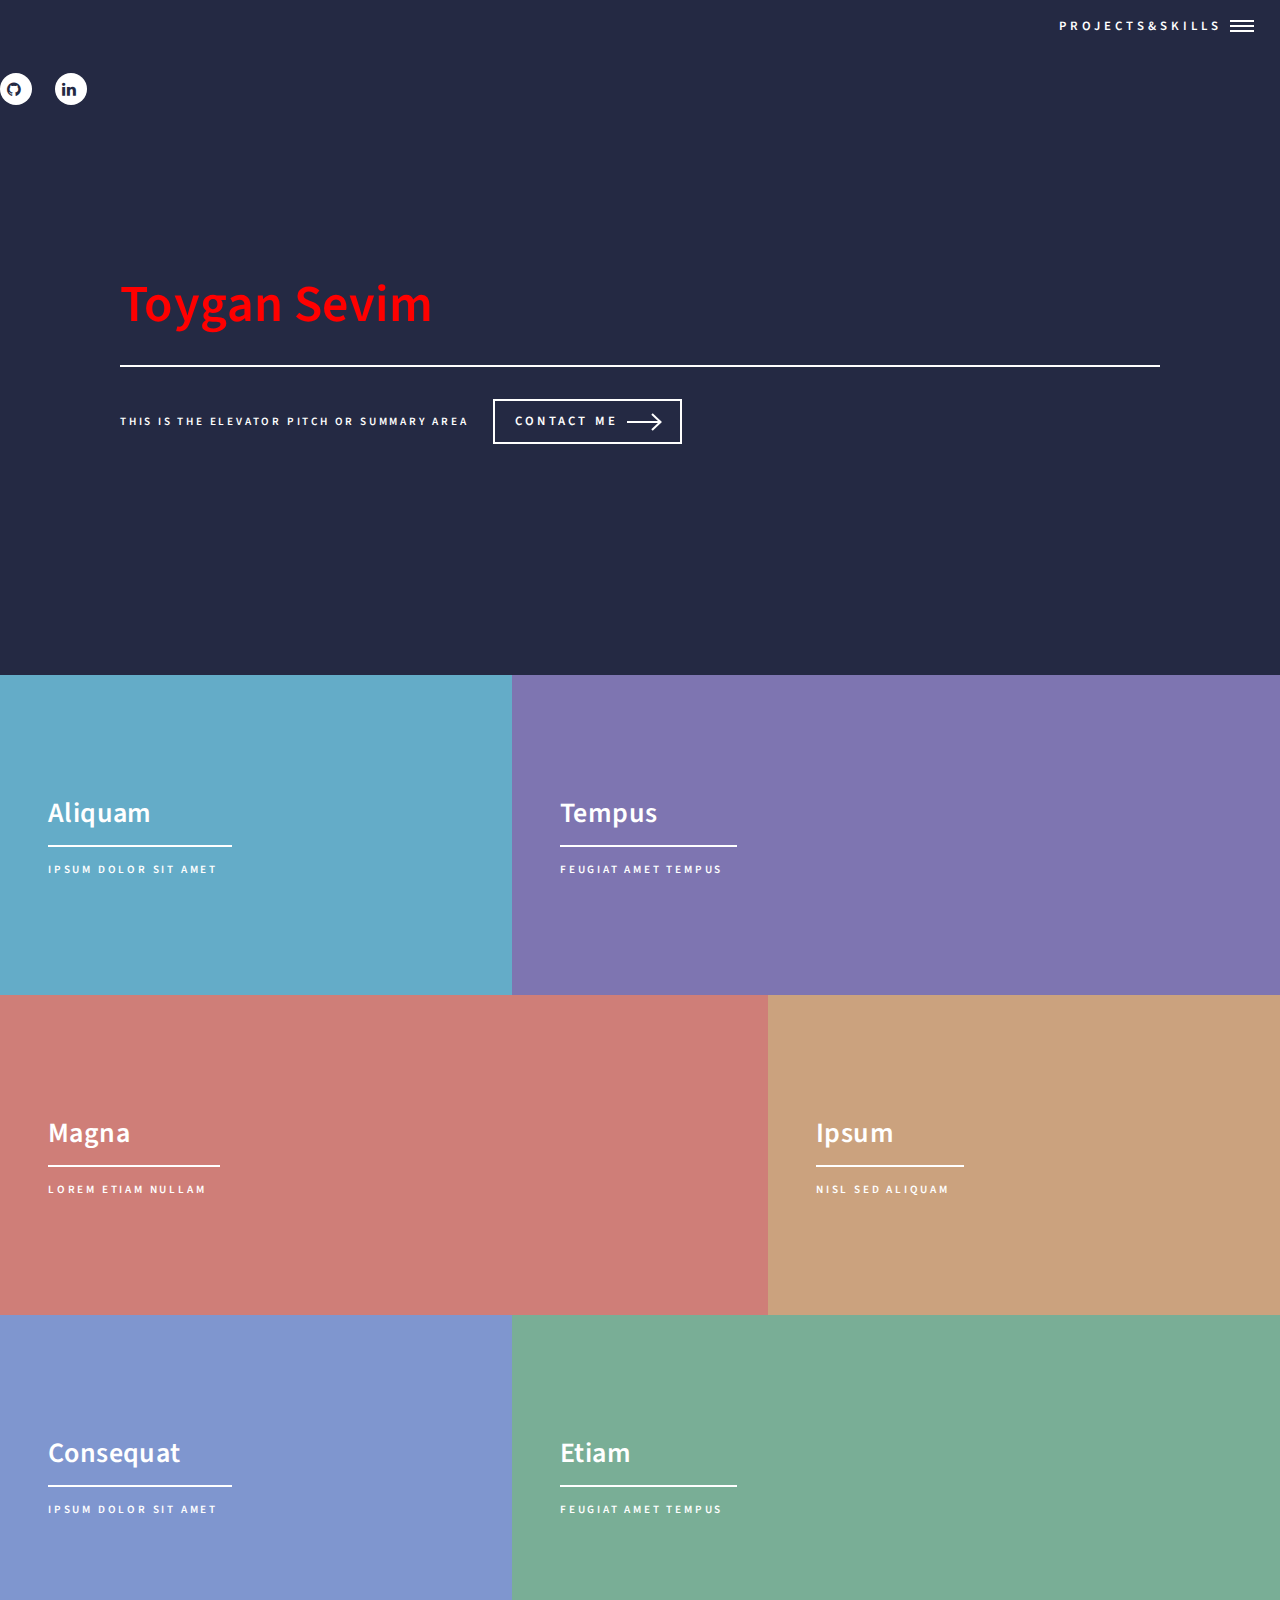
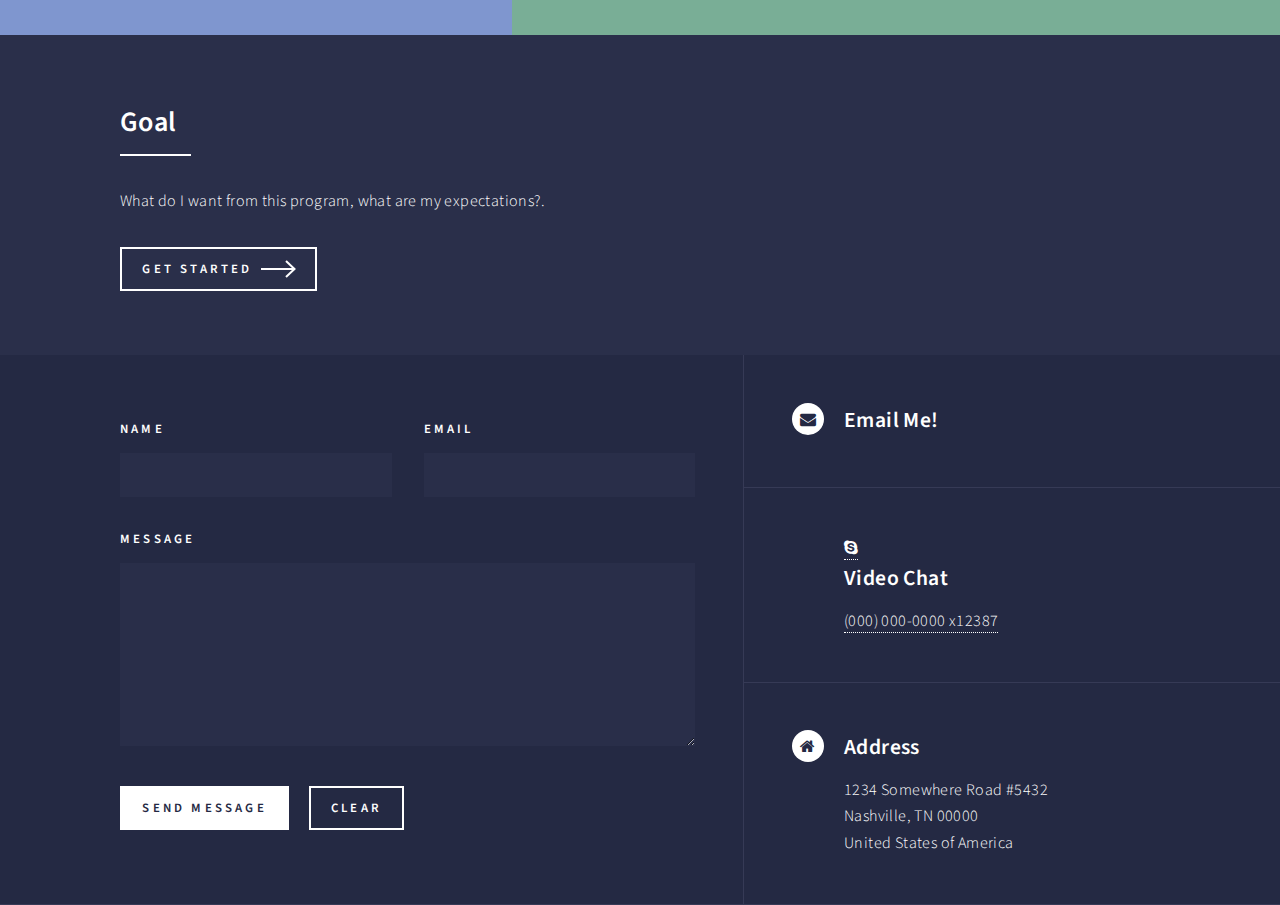
==== index.html @ 66a11920 "Started the home page of the portfolio" ====
<!DOCTYPE HTML>
<!--
Toygan Sevim
index.html

This is a small portfolio page.
I will be displaying my personal work and accomplishments along with school work
Portfolio Page

-->
<html>
<head>
    <title>Toygan Sevim</title>
    <meta charset="utf-8"/>
    <meta name="viewport" content="width=device-width, initial-scale=1, user-scalable=no"/>
    <!--[if lte IE 8]>
    <script src="assets/js/ie/html5shiv.js"></script><![endif]-->
    <link rel="stylesheet" href="assets/css/main.css"/>
    <!--[if lte IE 9]>
    <link rel="stylesheet" href="assets/css/ie9.css"/><![endif]-->
    <!--[if lte IE 8]>
    <link rel="stylesheet" href="assets/css/ie8.css"/><![endif]-->
</head>
<body>

<!-- Wrapper -->
<div id="wrapper">

    <!-- Header -->
    <header id="header" class="alt">
        <div class="inner">
            <ul class="icons">
                <!--<li><a href="#" class="icon alt fa-twitter"><span class="label">Twitter</span></a></li>-->
                <!--<li><a href="#" class="icon alt fa-facebook"><span class="label">Facebook</span></a></li>-->
                <!--<li><a href="#" class="icon alt fa-instagram"><span class="label">Instagram</span></a></li>-->
                <li><a href="https://github.com/toygansevim" target="_blank" class="icon alt fa-github">
                    <span class="label">GitHub</span></a></li>
                <li><a href="https://www.linkedin.com/in/toygansevim/" target="_blank"
                       class="icon alt fa-linkedin"><span class="label">LinkedIn</span></a></li>
            </ul>
        </div>

        <nav>
            <a href="#menu">Projects&Skills</a>
        </nav>
    </header>

    <!-- Menu -->
    <nav id="menu">
        <ul class="links">
            <li><a href="index.html">Home</a></li>
            <li><a href="landing.html">Trivia Quack</a></li>
            <li><a href="generic.html">iGrad</a></li>
            <li><a href="elements.html">Skills</a></li>
        </ul>
        <ul class="actions vertical">
            <li><a href="#" class="button special fit">Get Started</a></li>
            <li><a href="#" class="button fit">Log In</a></li>
        </ul>
    </nav>

    <!-- Banner -->
    <section id="banner" class="major">
        <div class="inner">
            <header class="major">
                <h1 class="name">Toygan Sevim</h1>
            </header>
            <div class="content">
                <p>this is the elevator pitch or summary area</p>
                <ul class="actions">
                    <li><a href="#contact" class="button next scrolly">Contact me</a></li>
                </ul>
            </div>
        </div>
    </section>

    <!-- Main -->
    <div id="main">

        <!-- One -->
        <section id="one" class="tiles">
            <article>
									<span class="image">
										<img src="images/pic01.jpg" alt=""/>
									</span>
                <header class="major">
                    <h3><a href="landing.html" class="link">Aliquam</a></h3>
                    <p>Ipsum dolor sit amet</p>
                </header>
            </article>
            <article>
									<span class="image">
										<img src="images/pic02.jpg" alt=""/>
									</span>
                <header class="major">
                    <h3><a href="landing.html" class="link">Tempus</a></h3>
                    <p>feugiat amet tempus</p>
                </header>
            </article>
            <article>
									<span class="image">
										<img src="images/pic03.jpg" alt=""/>
									</span>
                <header class="major">
                    <h3><a href="landing.html" class="link">Magna</a></h3>
                    <p>Lorem etiam nullam</p>
                </header>
            </article>
            <article>
									<span class="image">
										<img src="images/pic04.jpg" alt=""/>
									</span>
                <header class="major">
                    <h3><a href="landing.html" class="link">Ipsum</a></h3>
                    <p>Nisl sed aliquam</p>
                </header>
            </article>
            <article>
									<span class="image">
										<img src="images/pic05.jpg" alt=""/>
									</span>
                <header class="major">
                    <h3><a href="landing.html" class="link">Consequat</a></h3>
                    <p>Ipsum dolor sit amet</p>
                </header>
            </article>
            <article>
									<span class="image">
										<img src="images/pic06.jpg" alt=""/>
									</span>
                <header class="major">
                    <h3><a href="landing.html" class="link">Etiam</a></h3>
                    <p>Feugiat amet tempus</p>
                </header>
            </article>
        </section>

        <!-- Two -->
        <section id="two">
            <div class="inner">
                <header class="major">
                    <h2>Goal</h2>
                </header>
                <p>What do I want from this program, what are my expectations?.</p>
                <ul class="actions">
                    <li><a href="landing.html" class="button next">Get Started</a></li>
                </ul>
            </div>
        </section>

    </div>

    <!-- Contact -->
    <section id="contact">
        <div class="inner">

            <!--Contact Message form-->
            <section>
                <form method="post" action="#">
                    <div class="field half first">
                        <label for="name">Name</label>
                        <input type="text" name="name" id="name"/>
                    </div>
                    <div class="field half">
                        <label for="email">Email</label>
                        <input type="text" name="email" id="email"/>
                    </div>
                    <div class="field">
                        <label for="message">Message</label>
                        <textarea name="message" id="message" rows="6"></textarea>
                    </div>
                    <ul class="actions">
                        <li><input type="submit" value="Send Message" class="special"/></li>
                        <li><input type="reset" value="Clear"/></li>
                    </ul>
                </form>
            </section>
            <section class="split">
                <section>
                    <div class="contact-method">
                        <a href="mailto:tsevim@mail.greenriver.edu?subject=Hello%20Toygan!">
                            <span class="icon alt fa-envelope"></span>
                            <h3>Email Me!</h3>
                        </a>
                    </div>
                </section>
                <section>
                    <div class="contact-method">
                        <a href="skype:toygansevim?call">
                            <span class="fa fa-skype"></span>
                            <h3>Video Chat</h3>
                            <span>(000) 000-0000 x12387</span>
                        </a>
                    </div>
                </section>
                <section>
                    <div class="contact-method">
                        <span class="icon alt fa-home"></span>
                        <h3>Address</h3>
                        <span>1234 Somewhere Road #5432<br/>
										Nashville, TN 00000<br/>
										United States of America</span>
                    </div>
                </section>
            </section>
        </div>
    </section>

</div>

<!-- Scripts -->
<script src="assets/js/jquery.min.js"></script>
<script src="assets/js/jquery.scrolly.min.js"></script>
<script src="assets/js/jquery.scrollex.min.js"></script>
<script src="assets/js/skel.min.js"></script>
<script src="assets/js/util.js"></script>
<!--[if lte IE 8]>
<script src="assets/js/ie/respond.min.js"></script><![endif]-->
<script src="assets/js/main.js"></script>

</body>
</html>
---- assets/css/main.css ----
@import url(font-awesome.min.css);
@import url("https://fonts.googleapis.com/css?family=Source+Sans+Pro:300,300italic,600,600italic");

/*
	Forty by HTML5 UP
	html5up.net | @ajlkn
	Free for personal and commercial use under the CCA 3.0 license (html5up.net/license)
*/

/* Reset */

	html, body, div, span, applet, object, iframe, h1, h2, h3, h4, h5, h6, p, blockquote, pre, a, abbr, acronym, address, big, cite, code, del, dfn, em, img, ins, kbd, q, s, samp, small, strike, strong, sub, sup, tt, var, b, u, i, center, dl, dt, dd, ol, ul, li, fieldset, form, label, legend, table, caption, tbody, tfoot, thead, tr, th, td, article, aside, canvas, details, embed, figure, figcaption, footer, header, hgroup, menu, nav, output, ruby, section, summary, time, mark, audio, video {
		margin: 0;
		padding: 0;
		border: 0;
		font-size: 100%;
		font: inherit;
		vertical-align: baseline;
	}

	article, aside, details, figcaption, figure, footer, header, hgroup, menu, nav, section {
		display: block;
	}

	body {
		line-height: 1;
	}

	ol, ul {
		list-style: none;
	}

	blockquote, q {
		quotes: none;
	}

	blockquote:before, blockquote:after, q:before, q:after {
		content: '';
		content: none;
	}

	table {
		border-collapse: collapse;
		border-spacing: 0;
	}

	body {
		-webkit-text-size-adjust: none;
	}

/* Box Model */

	*, *:before, *:after {
		-moz-box-sizing: border-box;
		-webkit-box-sizing: border-box;
		box-sizing: border-box;
	}

/* Grid */

	.row {
		border-bottom: solid 1px transparent;
		-moz-box-sizing: border-box;
		-webkit-box-sizing: border-box;
		box-sizing: border-box;
	}

	.row > * {
		float: left;
		-moz-box-sizing: border-box;
		-webkit-box-sizing: border-box;
		box-sizing: border-box;
	}

	.row:after, .row:before {
		content: '';
		display: block;
		clear: both;
		height: 0;
	}

	.row.uniform > * > :first-child {
		margin-top: 0;
	}

	.row.uniform > * > :last-child {
		margin-bottom: 0;
	}

	.row.\30 \25 > * {
		padding: 0 0 0 0em;
	}

	.row.\30 \25 {
		margin: 0 0 -1px 0em;
	}

	.row.uniform.\30 \25 > * {
		padding: 0em 0 0 0em;
	}

	.row.uniform.\30 \25 {
		margin: 0em 0 -1px 0em;
	}

	.row > * {
		padding: 0 0 0 2em;
	}

	.row {
		margin: 0 0 -1px -2em;
	}

	.row.uniform > * {
		padding: 2em 0 0 2em;
	}

	.row.uniform {
		margin: -2em 0 -1px -2em;
	}

	.row.\32 00\25 > * {
		padding: 0 0 0 4em;
	}

	.row.\32 00\25 {
		margin: 0 0 -1px -4em;
	}

	.row.uniform.\32 00\25 > * {
		padding: 4em 0 0 4em;
	}

	.row.uniform.\32 00\25 {
		margin: -4em 0 -1px -4em;
	}

	.row.\31 50\25 > * {
		padding: 0 0 0 3em;
	}

	.row.\31 50\25 {
		margin: 0 0 -1px -3em;
	}

	.row.uniform.\31 50\25 > * {
		padding: 3em 0 0 3em;
	}

	.row.uniform.\31 50\25 {
		margin: -3em 0 -1px -3em;
	}

	.row.\35 0\25 > * {
		padding: 0 0 0 1em;
	}

	.row.\35 0\25 {
		margin: 0 0 -1px -1em;
	}

	.row.uniform.\35 0\25 > * {
		padding: 1em 0 0 1em;
	}

	.row.uniform.\35 0\25 {
		margin: -1em 0 -1px -1em;
	}

	.row.\32 5\25 > * {
		padding: 0 0 0 0.5em;
	}

	.row.\32 5\25 {
		margin: 0 0 -1px -0.5em;
	}

	.row.uniform.\32 5\25 > * {
		padding: 0.5em 0 0 0.5em;
	}

	.row.uniform.\32 5\25 {
		margin: -0.5em 0 -1px -0.5em;
	}

	.\31 2u, .\31 2u\24 {
		width: 100%;
		clear: none;
		margin-left: 0;
	}

	.\31 1u, .\31 1u\24 {
		width: 91.6666666667%;
		clear: none;
		margin-left: 0;
	}

	.\31 0u, .\31 0u\24 {
		width: 83.3333333333%;
		clear: none;
		margin-left: 0;
	}

	.\39 u, .\39 u\24 {
		width: 75%;
		clear: none;
		margin-left: 0;
	}

	.\38 u, .\38 u\24 {
		width: 66.6666666667%;
		clear: none;
		margin-left: 0;
	}

	.\37 u, .\37 u\24 {
		width: 58.3333333333%;
		clear: none;
		margin-left: 0;
	}

	.\36 u, .\36 u\24 {
		width: 50%;
		clear: none;
		margin-left: 0;
	}

	.\35 u, .\35 u\24 {
		width: 41.6666666667%;
		clear: none;
		margin-left: 0;
	}

	.\34 u, .\34 u\24 {
		width: 33.3333333333%;
		clear: none;
		margin-left: 0;
	}

	.\33 u, .\33 u\24 {
		width: 25%;
		clear: none;
		margin-left: 0;
	}

	.\32 u, .\32 u\24 {
		width: 16.6666666667%;
		clear: none;
		margin-left: 0;
	}

	.\31 u, .\31 u\24 {
		width: 8.3333333333%;
		clear: none;
		margin-left: 0;
	}

	.\31 2u\24 + *,
	.\31 1u\24 + *,
	.\31 0u\24 + *,
	.\39 u\24 + *,
	.\38 u\24 + *,
	.\37 u\24 + *,
	.\36 u\24 + *,
	.\35 u\24 + *,
	.\34 u\24 + *,
	.\33 u\24 + *,
	.\32 u\24 + *,
	.\31 u\24 + * {
		clear: left;
	}

	.\-11u {
		margin-left: 91.66667%;
	}

	.\-10u {
		margin-left: 83.33333%;
	}

	.\-9u {
		margin-left: 75%;
	}

	.\-8u {
		margin-left: 66.66667%;
	}

	.\-7u {
		margin-left: 58.33333%;
	}

	.\-6u {
		margin-left: 50%;
	}

	.\-5u {
		margin-left: 41.66667%;
	}

	.\-4u {
		margin-left: 33.33333%;
	}

	.\-3u {
		margin-left: 25%;
	}

	.\-2u {
		margin-left: 16.66667%;
	}

	.\-1u {
		margin-left: 8.33333%;
	}

	@media screen and (max-width: 1680px) {

		.row > * {
			padding: 0 0 0 2em;
		}

		.row {
			margin: 0 0 -1px -2em;
		}

		.row.uniform > * {
			padding: 2em 0 0 2em;
		}

		.row.uniform {
			margin: -2em 0 -1px -2em;
		}

		.row.\32 00\25 > * {
			padding: 0 0 0 4em;
		}

		.row.\32 00\25 {
			margin: 0 0 -1px -4em;
		}

		.row.uniform.\32 00\25 > * {
			padding: 4em 0 0 4em;
		}

		.row.uniform.\32 00\25 {
			margin: -4em 0 -1px -4em;
		}

		.row.\31 50\25 > * {
			padding: 0 0 0 3em;
		}

		.row.\31 50\25 {
			margin: 0 0 -1px -3em;
		}

		.row.uniform.\31 50\25 > * {
			padding: 3em 0 0 3em;
		}

		.row.uniform.\31 50\25 {
			margin: -3em 0 -1px -3em;
		}

		.row.\35 0\25 > * {
			padding: 0 0 0 1em;
		}

		.row.\35 0\25 {
			margin: 0 0 -1px -1em;
		}

		.row.uniform.\35 0\25 > * {
			padding: 1em 0 0 1em;
		}

		.row.uniform.\35 0\25 {
			margin: -1em 0 -1px -1em;
		}

		.row.\32 5\25 > * {
			padding: 0 0 0 0.5em;
		}

		.row.\32 5\25 {
			margin: 0 0 -1px -0.5em;
		}

		.row.uniform.\32 5\25 > * {
			padding: 0.5em 0 0 0.5em;
		}

		.row.uniform.\32 5\25 {
			margin: -0.5em 0 -1px -0.5em;
		}

		.\31 2u\28xlarge\29, .\31 2u\24\28xlarge\29 {
			width: 100%;
			clear: none;
			margin-left: 0;
		}

		.\31 1u\28xlarge\29, .\31 1u\24\28xlarge\29 {
			width: 91.6666666667%;
			clear: none;
			margin-left: 0;
		}

		.\31 0u\28xlarge\29, .\31 0u\24\28xlarge\29 {
			width: 83.3333333333%;
			clear: none;
			margin-left: 0;
		}

		.\39 u\28xlarge\29, .\39 u\24\28xlarge\29 {
			width: 75%;
			clear: none;
			margin-left: 0;
		}

		.\38 u\28xlarge\29, .\38 u\24\28xlarge\29 {
			width: 66.6666666667%;
			clear: none;
			margin-left: 0;
		}

		.\37 u\28xlarge\29, .\37 u\24\28xlarge\29 {
			width: 58.3333333333%;
			clear: none;
			margin-left: 0;
		}

		.\36 u\28xlarge\29, .\36 u\24\28xlarge\29 {
			width: 50%;
			clear: none;
			margin-left: 0;
		}

		.\35 u\28xlarge\29, .\35 u\24\28xlarge\29 {
			width: 41.6666666667%;
			clear: none;
			margin-left: 0;
		}

		.\34 u\28xlarge\29, .\34 u\24\28xlarge\29 {
			width: 33.3333333333%;
			clear: none;
			margin-left: 0;
		}

		.\33 u\28xlarge\29, .\33 u\24\28xlarge\29 {
			width: 25%;
			clear: none;
			margin-left: 0;
		}

		.\32 u\28xlarge\29, .\32 u\24\28xlarge\29 {
			width: 16.6666666667%;
			clear: none;
			margin-left: 0;
		}

		.\31 u\28xlarge\29, .\31 u\24\28xlarge\29 {
			width: 8.3333333333%;
			clear: none;
			margin-left: 0;
		}

		.\31 2u\24\28xlarge\29 + *,
		.\31 1u\24\28xlarge\29 + *,
		.\31 0u\24\28xlarge\29 + *,
		.\39 u\24\28xlarge\29 + *,
		.\38 u\24\28xlarge\29 + *,
		.\37 u\24\28xlarge\29 + *,
		.\36 u\24\28xlarge\29 + *,
		.\35 u\24\28xlarge\29 + *,
		.\34 u\24\28xlarge\29 + *,
		.\33 u\24\28xlarge\29 + *,
		.\32 u\24\28xlarge\29 + *,
		.\31 u\24\28xlarge\29 + * {
			clear: left;
		}

		.\-11u\28xlarge\29 {
			margin-left: 91.66667%;
		}

		.\-10u\28xlarge\29 {
			margin-left: 83.33333%;
		}

		.\-9u\28xlarge\29 {
			margin-left: 75%;
		}

		.\-8u\28xlarge\29 {
			margin-left: 66.66667%;
		}

		.\-7u\28xlarge\29 {
			margin-left: 58.33333%;
		}

		.\-6u\28xlarge\29 {
			margin-left: 50%;
		}

		.\-5u\28xlarge\29 {
			margin-left: 41.66667%;
		}

		.\-4u\28xlarge\29 {
			margin-left: 33.33333%;
		}

		.\-3u\28xlarge\29 {
			margin-left: 25%;
		}

		.\-2u\28xlarge\29 {
			margin-left: 16.66667%;
		}

		.\-1u\28xlarge\29 {
			margin-left: 8.33333%;
		}

	}

	@media screen and (max-width: 1280px) {

		.row > * {
			padding: 0 0 0 1.5em;
		}

		.row {
			margin: 0 0 -1px -1.5em;
		}

		.row.uniform > * {
			padding: 1.5em 0 0 1.5em;
		}

		.row.uniform {
			margin: -1.5em 0 -1px -1.5em;
		}

		.row.\32 00\25 > * {
			padding: 0 0 0 3em;
		}

		.row.\32 00\25 {
			margin: 0 0 -1px -3em;
		}

		.row.uniform.\32 00\25 > * {
			padding: 3em 0 0 3em;
		}

		.row.uniform.\32 00\25 {
			margin: -3em 0 -1px -3em;
		}

		.row.\31 50\25 > * {
			padding: 0 0 0 2.25em;
		}

		.row.\31 50\25 {
			margin: 0 0 -1px -2.25em;
		}

		.row.uniform.\31 50\25 > * {
			padding: 2.25em 0 0 2.25em;
		}

		.row.uniform.\31 50\25 {
			margin: -2.25em 0 -1px -2.25em;
		}

		.row.\35 0\25 > * {
			padding: 0 0 0 0.75em;
		}

		.row.\35 0\25 {
			margin: 0 0 -1px -0.75em;
		}

		.row.uniform.\35 0\25 > * {
			padding: 0.75em 0 0 0.75em;
		}

		.row.uniform.\35 0\25 {
			margin: -0.75em 0 -1px -0.75em;
		}

		.row.\32 5\25 > * {
			padding: 0 0 0 0.375em;
		}

		.row.\32 5\25 {
			margin: 0 0 -1px -0.375em;
		}

		.row.uniform.\32 5\25 > * {
			padding: 0.375em 0 0 0.375em;
		}

		.row.uniform.\32 5\25 {
			margin: -0.375em 0 -1px -0.375em;
		}

		.\31 2u\28large\29, .\31 2u\24\28large\29 {
			width: 100%;
			clear: none;
			margin-left: 0;
		}

		.\31 1u\28large\29, .\31 1u\24\28large\29 {
			width: 91.6666666667%;
			clear: none;
			margin-left: 0;
		}

		.\31 0u\28large\29, .\31 0u\24\28large\29 {
			width: 83.3333333333%;
			clear: none;
			margin-left: 0;
		}

		.\39 u\28large\29, .\39 u\24\28large\29 {
			width: 75%;
			clear: none;
			margin-left: 0;
		}

		.\38 u\28large\29, .\38 u\24\28large\29 {
			width: 66.6666666667%;
			clear: none;
			margin-left: 0;
		}

		.\37 u\28large\29, .\37 u\24\28large\29 {
			width: 58.3333333333%;
			clear: none;
			margin-left: 0;
		}

		.\36 u\28large\29, .\36 u\24\28large\29 {
			width: 50%;
			clear: none;
			margin-left: 0;
		}

		.\35 u\28large\29, .\35 u\24\28large\29 {
			width: 41.6666666667%;
			clear: none;
			margin-left: 0;
		}

		.\34 u\28large\29, .\34 u\24\28large\29 {
			width: 33.3333333333%;
			clear: none;
			margin-left: 0;
		}

		.\33 u\28large\29, .\33 u\24\28large\29 {
			width: 25%;
			clear: none;
			margin-left: 0;
		}

		.\32 u\28large\29, .\32 u\24\28large\29 {
			width: 16.6666666667%;
			clear: none;
			margin-left: 0;
		}

		.\31 u\28large\29, .\31 u\24\28large\29 {
			width: 8.3333333333%;
			clear: none;
			margin-left: 0;
		}

		.\31 2u\24\28large\29 + *,
		.\31 1u\24\28large\29 + *,
		.\31 0u\24\28large\29 + *,
		.\39 u\24\28large\29 + *,
		.\38 u\24\28large\29 + *,
		.\37 u\24\28large\29 + *,
		.\36 u\24\28large\29 + *,
		.\35 u\24\28large\29 + *,
		.\34 u\24\28large\29 + *,
		.\33 u\24\28large\29 + *,
		.\32 u\24\28large\29 + *,
		.\31 u\24\28large\29 + * {
			clear: left;
		}

		.\-11u\28large\29 {
			margin-left: 91.66667%;
		}

		.\-10u\28large\29 {
			margin-left: 83.33333%;
		}

		.\-9u\28large\29 {
			margin-left: 75%;
		}

		.\-8u\28large\29 {
			margin-left: 66.66667%;
		}

		.\-7u\28large\29 {
			margin-left: 58.33333%;
		}

		.\-6u\28large\29 {
			margin-left: 50%;
		}

		.\-5u\28large\29 {
			margin-left: 41.66667%;
		}

		.\-4u\28large\29 {
			margin-left: 33.33333%;
		}

		.\-3u\28large\29 {
			margin-left: 25%;
		}

		.\-2u\28large\29 {
			margin-left: 16.66667%;
		}

		.\-1u\28large\29 {
			margin-left: 8.33333%;
		}

	}

	@media screen and (max-width: 980px) {

		.row > * {
			padding: 0 0 0 1.5em;
		}

		.row {
			margin: 0 0 -1px -1.5em;
		}

		.row.uniform > * {
			padding: 1.5em 0 0 1.5em;
		}

		.row.uniform {
			margin: -1.5em 0 -1px -1.5em;
		}

		.row.\32 00\25 > * {
			padding: 0 0 0 3em;
		}

		.row.\32 00\25 {
			margin: 0 0 -1px -3em;
		}

		.row.uniform.\32 00\25 > * {
			padding: 3em 0 0 3em;
		}

		.row.uniform.\32 00\25 {
			margin: -3em 0 -1px -3em;
		}

		.row.\31 50\25 > * {
			padding: 0 0 0 2.25em;
		}

		.row.\31 50\25 {
			margin: 0 0 -1px -2.25em;
		}

		.row.uniform.\31 50\25 > * {
			padding: 2.25em 0 0 2.25em;
		}

		.row.uniform.\31 50\25 {
			margin: -2.25em 0 -1px -2.25em;
		}

		.row.\35 0\25 > * {
			padding: 0 0 0 0.75em;
		}

		.row.\35 0\25 {
			margin: 0 0 -1px -0.75em;
		}

		.row.uniform.\35 0\25 > * {
			padding: 0.75em 0 0 0.75em;
		}

		.row.uniform.\35 0\25 {
			margin: -0.75em 0 -1px -0.75em;
		}

		.row.\32 5\25 > * {
			padding: 0 0 0 0.375em;
		}

		.row.\32 5\25 {
			margin: 0 0 -1px -0.375em;
		}

		.row.uniform.\32 5\25 > * {
			padding: 0.375em 0 0 0.375em;
		}

		.row.uniform.\32 5\25 {
			margin: -0.375em 0 -1px -0.375em;
		}

		.\31 2u\28medium\29, .\31 2u\24\28medium\29 {
			width: 100%;
			clear: none;
			margin-left: 0;
		}

		.\31 1u\28medium\29, .\31 1u\24\28medium\29 {
			width: 91.6666666667%;
			clear: none;
			margin-left: 0;
		}

		.\31 0u\28medium\29, .\31 0u\24\28medium\29 {
			width: 83.3333333333%;
			clear: none;
			margin-left: 0;
		}

		.\39 u\28medium\29, .\39 u\24\28medium\29 {
			width: 75%;
			clear: none;
			margin-left: 0;
		}

		.\38 u\28medium\29, .\38 u\24\28medium\29 {
			width: 66.6666666667%;
			clear: none;
			margin-left: 0;
		}

		.\37 u\28medium\29, .\37 u\24\28medium\29 {
			width: 58.3333333333%;
			clear: none;
			margin-left: 0;
		}

		.\36 u\28medium\29, .\36 u\24\28medium\29 {
			width: 50%;
			clear: none;
			margin-left: 0;
		}

		.\35 u\28medium\29, .\35 u\24\28medium\29 {
			width: 41.6666666667%;
			clear: none;
			margin-left: 0;
		}

		.\34 u\28medium\29, .\34 u\24\28medium\29 {
			width: 33.3333333333%;
			clear: none;
			margin-left: 0;
		}

		.\33 u\28medium\29, .\33 u\24\28medium\29 {
			width: 25%;
			clear: none;
			margin-left: 0;
		}

		.\32 u\28medium\29, .\32 u\24\28medium\29 {
			width: 16.6666666667%;
			clear: none;
			margin-left: 0;
		}

		.\31 u\28medium\29, .\31 u\24\28medium\29 {
			width: 8.3333333333%;
			clear: none;
			margin-left: 0;
		}

		.\31 2u\24\28medium\29 + *,
		.\31 1u\24\28medium\29 + *,
		.\31 0u\24\28medium\29 + *,
		.\39 u\24\28medium\29 + *,
		.\38 u\24\28medium\29 + *,
		.\37 u\24\28medium\29 + *,
		.\36 u\24\28medium\29 + *,
		.\35 u\24\28medium\29 + *,
		.\34 u\24\28medium\29 + *,
		.\33 u\24\28medium\29 + *,
		.\32 u\24\28medium\29 + *,
		.\31 u\24\28medium\29 + * {
			clear: left;
		}

		.\-11u\28medium\29 {
			margin-left: 91.66667%;
		}

		.\-10u\28medium\29 {
			margin-left: 83.33333%;
		}

		.\-9u\28medium\29 {
			margin-left: 75%;
		}

		.\-8u\28medium\29 {
			margin-left: 66.66667%;
		}

		.\-7u\28medium\29 {
			margin-left: 58.33333%;
		}

		.\-6u\28medium\29 {
			margin-left: 50%;
		}

		.\-5u\28medium\29 {
			margin-left: 41.66667%;
		}

		.\-4u\28medium\29 {
			margin-left: 33.33333%;
		}

		.\-3u\28medium\29 {
			margin-left: 25%;
		}

		.\-2u\28medium\29 {
			margin-left: 16.66667%;
		}

		.\-1u\28medium\29 {
			margin-left: 8.33333%;
		}

	}

	@media screen and (max-width: 736px) {

		.row > * {
			padding: 0 0 0 1.25em;
		}

		.row {
			margin: 0 0 -1px -1.25em;
		}

		.row.uniform > * {
			padding: 1.25em 0 0 1.25em;
		}

		.row.uniform {
			margin: -1.25em 0 -1px -1.25em;
		}

		.row.\32 00\25 > * {
			padding: 0 0 0 2.5em;
		}

		.row.\32 00\25 {
			margin: 0 0 -1px -2.5em;
		}

		.row.uniform.\32 00\25 > * {
			padding: 2.5em 0 0 2.5em;
		}

		.row.uniform.\32 00\25 {
			margin: -2.5em 0 -1px -2.5em;
		}

		.row.\31 50\25 > * {
			padding: 0 0 0 1.875em;
		}

		.row.\31 50\25 {
			margin: 0 0 -1px -1.875em;
		}

		.row.uniform.\31 50\25 > * {
			padding: 1.875em 0 0 1.875em;
		}

		.row.uniform.\31 50\25 {
			margin: -1.875em 0 -1px -1.875em;
		}

		.row.\35 0\25 > * {
			padding: 0 0 0 0.625em;
		}

		.row.\35 0\25 {
			margin: 0 0 -1px -0.625em;
		}

		.row.uniform.\35 0\25 > * {
			padding: 0.625em 0 0 0.625em;
		}

		.row.uniform.\35 0\25 {
			margin: -0.625em 0 -1px -0.625em;
		}

		.row.\32 5\25 > * {
			padding: 0 0 0 0.3125em;
		}

		.row.\32 5\25 {
			margin: 0 0 -1px -0.3125em;
		}

		.row.uniform.\32 5\25 > * {
			padding: 0.3125em 0 0 0.3125em;
		}

		.row.uniform.\32 5\25 {
			margin: -0.3125em 0 -1px -0.3125em;
		}

		.\31 2u\28small\29, .\31 2u\24\28small\29 {
			width: 100%;
			clear: none;
			margin-left: 0;
		}

		.\31 1u\28small\29, .\31 1u\24\28small\29 {
			width: 91.6666666667%;
			clear: none;
			margin-left: 0;
		}

		.\31 0u\28small\29, .\31 0u\24\28small\29 {
			width: 83.3333333333%;
			clear: none;
			margin-left: 0;
		}

		.\39 u\28small\29, .\39 u\24\28small\29 {
			width: 75%;
			clear: none;
			margin-left: 0;
		}

		.\38 u\28small\29, .\38 u\24\28small\29 {
			width: 66.6666666667%;
			clear: none;
			margin-left: 0;
		}

		.\37 u\28small\29, .\37 u\24\28small\29 {
			width: 58.3333333333%;
			clear: none;
			margin-left: 0;
		}

		.\36 u\28small\29, .\36 u\24\28small\29 {
			width: 50%;
			clear: none;
			margin-left: 0;
		}

		.\35 u\28small\29, .\35 u\24\28small\29 {
			width: 41.6666666667%;
			clear: none;
			margin-left: 0;
		}

		.\34 u\28small\29, .\34 u\24\28small\29 {
			width: 33.3333333333%;
			clear: none;
			margin-left: 0;
		}

		.\33 u\28small\29, .\33 u\24\28small\29 {
			width: 25%;
			clear: none;
			margin-left: 0;
		}

		.\32 u\28small\29, .\32 u\24\28small\29 {
			width: 16.6666666667%;
			clear: none;
			margin-left: 0;
		}

		.\31 u\28small\29, .\31 u\24\28small\29 {
			width: 8.3333333333%;
			clear: none;
			margin-left: 0;
		}

		.\31 2u\24\28small\29 + *,
		.\31 1u\24\28small\29 + *,
		.\31 0u\24\28small\29 + *,
		.\39 u\24\28small\29 + *,
		.\38 u\24\28small\29 + *,
		.\37 u\24\28small\29 + *,
		.\36 u\24\28small\29 + *,
		.\35 u\24\28small\29 + *,
		.\34 u\24\28small\29 + *,
		.\33 u\24\28small\29 + *,
		.\32 u\24\28small\29 + *,
		.\31 u\24\28small\29 + * {
			clear: left;
		}

		.\-11u\28small\29 {
			margin-left: 91.66667%;
		}

		.\-10u\28small\29 {
			margin-left: 83.33333%;
		}

		.\-9u\28small\29 {
			margin-left: 75%;
		}

		.\-8u\28small\29 {
			margin-left: 66.66667%;
		}

		.\-7u\28small\29 {
			margin-left: 58.33333%;
		}

		.\-6u\28small\29 {
			margin-left: 50%;
		}

		.\-5u\28small\29 {
			margin-left: 41.66667%;
		}

		.\-4u\28small\29 {
			margin-left: 33.33333%;
		}

		.\-3u\28small\29 {
			margin-left: 25%;
		}

		.\-2u\28small\29 {
			margin-left: 16.66667%;
		}

		.\-1u\28small\29 {
			margin-left: 8.33333%;
		}

	}

	@media screen and (max-width: 480px) {

		.row > * {
			padding: 0 0 0 1.25em;
		}

		.row {
			margin: 0 0 -1px -1.25em;
		}

		.row.uniform > * {
			padding: 1.25em 0 0 1.25em;
		}

		.row.uniform {
			margin: -1.25em 0 -1px -1.25em;
		}

		.row.\32 00\25 > * {
			padding: 0 0 0 2.5em;
		}

		.row.\32 00\25 {
			margin: 0 0 -1px -2.5em;
		}

		.row.uniform.\32 00\25 > * {
			padding: 2.5em 0 0 2.5em;
		}

		.row.uniform.\32 00\25 {
			margin: -2.5em 0 -1px -2.5em;
		}

		.row.\31 50\25 > * {
			padding: 0 0 0 1.875em;
		}

		.row.\31 50\25 {
			margin: 0 0 -1px -1.875em;
		}

		.row.uniform.\31 50\25 > * {
			padding: 1.875em 0 0 1.875em;
		}

		.row.uniform.\31 50\25 {
			margin: -1.875em 0 -1px -1.875em;
		}

		.row.\35 0\25 > * {
			padding: 0 0 0 0.625em;
		}

		.row.\35 0\25 {
			margin: 0 0 -1px -0.625em;
		}

		.row.uniform.\35 0\25 > * {
			padding: 0.625em 0 0 0.625em;
		}

		.row.uniform.\35 0\25 {
			margin: -0.625em 0 -1px -0.625em;
		}

		.row.\32 5\25 > * {
			padding: 0 0 0 0.3125em;
		}

		.row.\32 5\25 {
			margin: 0 0 -1px -0.3125em;
		}

		.row.uniform.\32 5\25 > * {
			padding: 0.3125em 0 0 0.3125em;
		}

		.row.uniform.\32 5\25 {
			margin: -0.3125em 0 -1px -0.3125em;
		}

		.\31 2u\28xsmall\29, .\31 2u\24\28xsmall\29 {
			width: 100%;
			clear: none;
			margin-left: 0;
		}

		.\31 1u\28xsmall\29, .\31 1u\24\28xsmall\29 {
			width: 91.6666666667%;
			clear: none;
			margin-left: 0;
		}

		.\31 0u\28xsmall\29, .\31 0u\24\28xsmall\29 {
			width: 83.3333333333%;
			clear: none;
			margin-left: 0;
		}

		.\39 u\28xsmall\29, .\39 u\24\28xsmall\29 {
			width: 75%;
			clear: none;
			margin-left: 0;
		}

		.\38 u\28xsmall\29, .\38 u\24\28xsmall\29 {
			width: 66.6666666667%;
			clear: none;
			margin-left: 0;
		}

		.\37 u\28xsmall\29, .\37 u\24\28xsmall\29 {
			width: 58.3333333333%;
			clear: none;
			margin-left: 0;
		}

		.\36 u\28xsmall\29, .\36 u\24\28xsmall\29 {
			width: 50%;
			clear: none;
			margin-left: 0;
		}

		.\35 u\28xsmall\29, .\35 u\24\28xsmall\29 {
			width: 41.6666666667%;
			clear: none;
			margin-left: 0;
		}

		.\34 u\28xsmall\29, .\34 u\24\28xsmall\29 {
			width: 33.3333333333%;
			clear: none;
			margin-left: 0;
		}

		.\33 u\28xsmall\29, .\33 u\24\28xsmall\29 {
			width: 25%;
			clear: none;
			margin-left: 0;
		}

		.\32 u\28xsmall\29, .\32 u\24\28xsmall\29 {
			width: 16.6666666667%;
			clear: none;
			margin-left: 0;
		}

		.\31 u\28xsmall\29, .\31 u\24\28xsmall\29 {
			width: 8.3333333333%;
			clear: none;
			margin-left: 0;
		}

		.\31 2u\24\28xsmall\29 + *,
		.\31 1u\24\28xsmall\29 + *,
		.\31 0u\24\28xsmall\29 + *,
		.\39 u\24\28xsmall\29 + *,
		.\38 u\24\28xsmall\29 + *,
		.\37 u\24\28xsmall\29 + *,
		.\36 u\24\28xsmall\29 + *,
		.\35 u\24\28xsmall\29 + *,
		.\34 u\24\28xsmall\29 + *,
		.\33 u\24\28xsmall\29 + *,
		.\32 u\24\28xsmall\29 + *,
		.\31 u\24\28xsmall\29 + * {
			clear: left;
		}

		.\-11u\28xsmall\29 {
			margin-left: 91.66667%;
		}

		.\-10u\28xsmall\29 {
			margin-left: 83.33333%;
		}

		.\-9u\28xsmall\29 {
			margin-left: 75%;
		}

		.\-8u\28xsmall\29 {
			margin-left: 66.66667%;
		}

		.\-7u\28xsmall\29 {
			margin-left: 58.33333%;
		}

		.\-6u\28xsmall\29 {
			margin-left: 50%;
		}

		.\-5u\28xsmall\29 {
			margin-left: 41.66667%;
		}

		.\-4u\28xsmall\29 {
			margin-left: 33.33333%;
		}

		.\-3u\28xsmall\29 {
			margin-left: 25%;
		}

		.\-2u\28xsmall\29 {
			margin-left: 16.66667%;
		}

		.\-1u\28xsmall\29 {
			margin-left: 8.33333%;
		}

	}

	@media screen and (max-width: 360px) {

		.row > * {
			padding: 0 0 0 1.25em;
		}

		.row {
			margin: 0 0 -1px -1.25em;
		}

		.row.uniform > * {
			padding: 1.25em 0 0 1.25em;
		}

		.row.uniform {
			margin: -1.25em 0 -1px -1.25em;
		}

		.row.\32 00\25 > * {
			padding: 0 0 0 2.5em;
		}

		.row.\32 00\25 {
			margin: 0 0 -1px -2.5em;
		}

		.row.uniform.\32 00\25 > * {
			padding: 2.5em 0 0 2.5em;
		}

		.row.uniform.\32 00\25 {
			margin: -2.5em 0 -1px -2.5em;
		}

		.row.\31 50\25 > * {
			padding: 0 0 0 1.875em;
		}

		.row.\31 50\25 {
			margin: 0 0 -1px -1.875em;
		}

		.row.uniform.\31 50\25 > * {
			padding: 1.875em 0 0 1.875em;
		}

		.row.uniform.\31 50\25 {
			margin: -1.875em 0 -1px -1.875em;
		}

		.row.\35 0\25 > * {
			padding: 0 0 0 0.625em;
		}

		.row.\35 0\25 {
			margin: 0 0 -1px -0.625em;
		}

		.row.uniform.\35 0\25 > * {
			padding: 0.625em 0 0 0.625em;
		}

		.row.uniform.\35 0\25 {
			margin: -0.625em 0 -1px -0.625em;
		}

		.row.\32 5\25 > * {
			padding: 0 0 0 0.3125em;
		}

		.row.\32 5\25 {
			margin: 0 0 -1px -0.3125em;
		}

		.row.uniform.\32 5\25 > * {
			padding: 0.3125em 0 0 0.3125em;
		}

		.row.uniform.\32 5\25 {
			margin: -0.3125em 0 -1px -0.3125em;
		}

		.\31 2u\28xxsmall\29, .\31 2u\24\28xxsmall\29 {
			width: 100%;
			clear: none;
			margin-left: 0;
		}

		.\31 1u\28xxsmall\29, .\31 1u\24\28xxsmall\29 {
			width: 91.6666666667%;
			clear: none;
			margin-left: 0;
		}

		.\31 0u\28xxsmall\29, .\31 0u\24\28xxsmall\29 {
			width: 83.3333333333%;
			clear: none;
			margin-left: 0;
		}

		.\39 u\28xxsmall\29, .\39 u\24\28xxsmall\29 {
			width: 75%;
			clear: none;
			margin-left: 0;
		}

		.\38 u\28xxsmall\29, .\38 u\24\28xxsmall\29 {
			width: 66.6666666667%;
			clear: none;
			margin-left: 0;
		}

		.\37 u\28xxsmall\29, .\37 u\24\28xxsmall\29 {
			width: 58.3333333333%;
			clear: none;
			margin-left: 0;
		}

		.\36 u\28xxsmall\29, .\36 u\24\28xxsmall\29 {
			width: 50%;
			clear: none;
			margin-left: 0;
		}

		.\35 u\28xxsmall\29, .\35 u\24\28xxsmall\29 {
			width: 41.6666666667%;
			clear: none;
			margin-left: 0;
		}

		.\34 u\28xxsmall\29, .\34 u\24\28xxsmall\29 {
			width: 33.3333333333%;
			clear: none;
			margin-left: 0;
		}

		.\33 u\28xxsmall\29, .\33 u\24\28xxsmall\29 {
			width: 25%;
			clear: none;
			margin-left: 0;
		}

		.\32 u\28xxsmall\29, .\32 u\24\28xxsmall\29 {
			width: 16.6666666667%;
			clear: none;
			margin-left: 0;
		}

		.\31 u\28xxsmall\29, .\31 u\24\28xxsmall\29 {
			width: 8.3333333333%;
			clear: none;
			margin-left: 0;
		}

		.\31 2u\24\28xxsmall\29 + *,
		.\31 1u\24\28xxsmall\29 + *,
		.\31 0u\24\28xxsmall\29 + *,
		.\39 u\24\28xxsmall\29 + *,
		.\38 u\24\28xxsmall\29 + *,
		.\37 u\24\28xxsmall\29 + *,
		.\36 u\24\28xxsmall\29 + *,
		.\35 u\24\28xxsmall\29 + *,
		.\34 u\24\28xxsmall\29 + *,
		.\33 u\24\28xxsmall\29 + *,
		.\32 u\24\28xxsmall\29 + *,
		.\31 u\24\28xxsmall\29 + * {
			clear: left;
		}

		.\-11u\28xxsmall\29 {
			margin-left: 91.66667%;
		}

		.\-10u\28xxsmall\29 {
			margin-left: 83.33333%;
		}

		.\-9u\28xxsmall\29 {
			margin-left: 75%;
		}

		.\-8u\28xxsmall\29 {
			margin-left: 66.66667%;
		}

		.\-7u\28xxsmall\29 {
			margin-left: 58.33333%;
		}

		.\-6u\28xxsmall\29 {
			margin-left: 50%;
		}

		.\-5u\28xxsmall\29 {
			margin-left: 41.66667%;
		}

		.\-4u\28xxsmall\29 {
			margin-left: 33.33333%;
		}

		.\-3u\28xxsmall\29 {
			margin-left: 25%;
		}

		.\-2u\28xxsmall\29 {
			margin-left: 16.66667%;
		}

		.\-1u\28xxsmall\29 {
			margin-left: 8.33333%;
		}

	}

/* Basic */

	@-ms-viewport {
		width: device-width;
	}

	body {
		-ms-overflow-style: scrollbar;
	}

	@media screen and (max-width: 480px) {

		html, body {
			min-width: 320px;
		}

	}

	body {
		background: #242943;
	}

		body.is-loading *, body.is-loading *:before, body.is-loading *:after {
			-moz-animation: none !important;
			-webkit-animation: none !important;
			-ms-animation: none !important;
			animation: none !important;
			-moz-transition: none !important;
			-webkit-transition: none !important;
			-ms-transition: none !important;
			transition: none !important;
		}

/* Type */

	body, input, select, textarea {
		color: #ffffff;
		font-family: "Source Sans Pro", Helvetica, sans-serif;
		font-size: 17pt;
		font-weight: 300;
		letter-spacing: 0.025em;
		line-height: 1.65;
	}

		@media screen and (max-width: 1680px) {

			body, input, select, textarea {
				font-size: 14pt;
			}

		}

		@media screen and (max-width: 1280px) {

			body, input, select, textarea {
				font-size: 12pt;
			}

		}

		@media screen and (max-width: 360px) {

			body, input, select, textarea {
				font-size: 11pt;
			}

		}

	a {
		-moz-transition: color 0.2s ease-in-out, border-bottom-color 0.2s ease-in-out;
		-webkit-transition: color 0.2s ease-in-out, border-bottom-color 0.2s ease-in-out;
		-ms-transition: color 0.2s ease-in-out, border-bottom-color 0.2s ease-in-out;
		transition: color 0.2s ease-in-out, border-bottom-color 0.2s ease-in-out;
		border-bottom: dotted 1px;
		color: inherit;
		text-decoration: none;
	}

		a:hover {
			border-bottom-color: transparent;
			color: #9bf1ff !important;
		}

		a:active {
			color: #53e3fb !important;
		}

	strong, b {
		color: #ffffff;
		font-weight: 600;
	}

	em, i {
		font-style: italic;
	}

	p {
		margin: 0 0 2em 0;
	}

	h1, h2, h3, h4, h5, h6 {
		color: #ffffff;
		font-weight: 600;
		line-height: 1.65;
		margin: 0 0 1em 0;
	}

		h1 a, h2 a, h3 a, h4 a, h5 a, h6 a {
			color: inherit;
			border-bottom: 0;
		}

	h1 {
		font-size: 2.5em;
	}

	h2 {
		font-size: 1.75em;
	}

	h3 {
		font-size: 1.35em;
	}

	h4 {
		font-size: 1.1em;
	}

	h5 {
		font-size: 0.9em;
	}

	h6 {
		font-size: 0.7em;
	}

	@media screen and (max-width: 736px) {

		h1 {
			font-size: 2em;
		}

		h2 {
			font-size: 1.5em;
		}

		h3 {
			font-size: 1.25em;
		}

	}

	sub {
		font-size: 0.8em;
		position: relative;
		top: 0.5em;
	}

	sup {
		font-size: 0.8em;
		position: relative;
		top: -0.5em;
	}

	blockquote {
		border-left: solid 4px rgba(212, 212, 255, 0.1);
		font-style: italic;
		margin: 0 0 2em 0;
		padding: 0.5em 0 0.5em 2em;
	}

	code {
		background: rgba(212, 212, 255, 0.035);
		font-family: "Courier New", monospace;
		font-size: 0.9em;
		margin: 0 0.25em;
		padding: 0.25em 0.65em;
	}

	pre {
		-webkit-overflow-scrolling: touch;
		font-family: "Courier New", monospace;
		font-size: 0.9em;
		margin: 0 0 2em 0;
	}

		pre code {
			display: block;
			line-height: 1.75;
			padding: 1em 1.5em;
			overflow-x: auto;
		}

	hr {
		border: 0;
		border-bottom: solid 1px rgba(212, 212, 255, 0.1);
		margin: 2em 0;
	}

		hr.major {
			margin: 3em 0;
		}

	.align-left {
		text-align: left;
	}

	.align-center {
		text-align: center;
	}

	.align-right {
		text-align: right;
	}

/* Section/Article */

	section.special, article.special {
		text-align: center;
	}

	header.major {
		width: -moz-max-content;
		width: -webkit-max-content;
		width: -ms-max-content;
		width: max-content;
		margin-bottom: 2em;
	}

		header.major > :first-child {
			margin-bottom: 0;
			width: calc(100% + 0.5em);
		}

			header.major > :first-child:after {
				content: '';
				background-color: #ffffff;
				display: block;
				height: 2px;
				margin: 0.325em 0 0.5em 0;
				width: 100%;
			}

		header.major > p {
			font-size: 0.7em;
			font-weight: 600;
			letter-spacing: 0.25em;
			margin-bottom: 0;
			text-transform: uppercase;
		}

		body.is-ie header.major > :first-child:after {
			max-width: 9em;
		}

		body.is-ie header.major > h1:after {
			max-width: 100% !important;
		}

	@media screen and (max-width: 736px) {

		header.major > p br {
			display: none;
		}

	}

/* Form */

	form {
		margin: 0 0 2em 0;
	}

		form .field {
			margin: 0 0 2em 0;
		}

			form .field.half {
				width: 50%;
				float: left;
				padding: 0 0 0 1em;
			}

				form .field.half.first {
					padding: 0 1em 0 0;
				}

		form > .actions {
			margin: 2.5em 0 0 0 !important;
		}

		@media screen and (max-width: 736px) {

			form .field {
				margin: 0 0 1.5em 0;
			}

				form .field.half {
					padding: 0 0 0 0.75em;
				}

					form .field.half.first {
						padding: 0 0.75em 0 0;
					}

			form > .actions {
				margin: 2em 0 0 0 !important;
			}

		}

		@media screen and (max-width: 480px) {

			form .field.half {
				width: 100%;
				float: none;
				padding: 0;
			}

				form .field.half.first {
					padding: 0;
				}

		}

	label {
		color: #ffffff;
		display: block;
		font-size: 0.8em;
		font-weight: 600;
		letter-spacing: 0.25em;
		margin: 0 0 1em 0;
		text-transform: uppercase;
	}

	input[type="text"],
	input[type="password"],
	input[type="email"],
	input[type="tel"],
	input[type="search"],
	input[type="url"],
	select,
	textarea {
		-moz-appearance: none;
		-webkit-appearance: none;
		-ms-appearance: none;
		appearance: none;
		background: rgba(212, 212, 255, 0.035);
		border: none;
		border-radius: 0;
		color: inherit;
		display: block;
		outline: 0;
		padding: 0 1em;
		text-decoration: none;
		width: 100%;
	}

		input[type="text"]:invalid,
		input[type="password"]:invalid,
		input[type="email"]:invalid,
		input[type="tel"]:invalid,
		input[type="search"]:invalid,
		input[type="url"]:invalid,
		select:invalid,
		textarea:invalid {
			box-shadow: none;
		}

		input[type="text"]:focus,
		input[type="password"]:focus,
		input[type="email"]:focus,
		input[type="tel"]:focus,
		input[type="search"]:focus,
		input[type="url"]:focus,
		select:focus,
		textarea:focus {
			border-color: #9bf1ff;
			box-shadow: 0 0 0 2px #9bf1ff;
		}

	.select-wrapper {
		text-decoration: none;
		display: block;
		position: relative;
	}

		.select-wrapper:before {
			-moz-osx-font-smoothing: grayscale;
			-webkit-font-smoothing: antialiased;
			font-family: FontAwesome;
			font-style: normal;
			font-weight: normal;
			text-transform: none !important;
		}

		.select-wrapper:before {
			color: rgba(212, 212, 255, 0.1);
			content: '\f078';
			display: block;
			height: 2.75em;
			line-height: 2.75em;
			pointer-events: none;
			position: absolute;
			right: 0;
			text-align: center;
			top: 0;
			width: 2.75em;
		}

		.select-wrapper select::-ms-expand {
			display: none;
		}

	input[type="text"],
	input[type="password"],
	input[type="email"],
	input[type="tel"],
	input[type="search"],
	input[type="url"],
	select {
		height: 2.75em;
	}

	textarea {
		padding: 0.75em 1em;
	}

	input[type="checkbox"],
	input[type="radio"] {
		-moz-appearance: none;
		-webkit-appearance: none;
		-ms-appearance: none;
		appearance: none;
		display: block;
		float: left;
		margin-right: -2em;
		opacity: 0;
		width: 1em;
		z-index: -1;
	}

		input[type="checkbox"] + label,
		input[type="radio"] + label {
			text-decoration: none;
			color: #ffffff;
			cursor: pointer;
			display: inline-block;
			font-weight: 300;
			padding-left: 2.65em;
			padding-right: 0.75em;
			position: relative;
		}

			input[type="checkbox"] + label:before,
			input[type="radio"] + label:before {
				-moz-osx-font-smoothing: grayscale;
				-webkit-font-smoothing: antialiased;
				font-family: FontAwesome;
				font-style: normal;
				font-weight: normal;
				text-transform: none !important;
			}

			input[type="checkbox"] + label:before,
			input[type="radio"] + label:before {
				background: rgba(212, 212, 255, 0.035);
				content: '';
				display: inline-block;
				height: 1.65em;
				left: 0;
				letter-spacing: 0;
				line-height: 1.58125em;
				position: absolute;
				text-align: center;
				top: 0;
				width: 1.65em;
			}

		input[type="checkbox"]:checked + label:before,
		input[type="radio"]:checked + label:before {
			background: #ffffff;
			border-color: #9bf1ff;
			content: '\f00c';
			color: #242943;
		}

		input[type="checkbox"]:focus + label:before,
		input[type="radio"]:focus + label:before {
			box-shadow: 0 0 0 2px #9bf1ff;
		}

	input[type="radio"] + label:before {
		border-radius: 100%;
	}

	::-webkit-input-placeholder {
		color: rgba(244, 244, 255, 0.2) !important;
		opacity: 1.0;
	}

	:-moz-placeholder {
		color: rgba(244, 244, 255, 0.2) !important;
		opacity: 1.0;
	}

	::-moz-placeholder {
		color: rgba(244, 244, 255, 0.2) !important;
		opacity: 1.0;
	}

	:-ms-input-placeholder {
		color: rgba(244, 244, 255, 0.2) !important;
		opacity: 1.0;
	}

	.formerize-placeholder {
		color: rgba(244, 244, 255, 0.2) !important;
		opacity: 1.0;
	}

/* Box */

	.box {
		border: solid 1px rgba(212, 212, 255, 0.1);
		margin-bottom: 2em;
		padding: 1.5em;
	}

		.box > :last-child,
		.box > :last-child > :last-child,
		.box > :last-child > :last-child > :last-child {
			margin-bottom: 0;
		}

		.box.alt {
			border: 0;
			border-radius: 0;
			padding: 0;
		}

/* Icon */

	.icon {
		text-decoration: none;
		border-bottom: none;
		position: relative;
	}

		.icon:before {
			-moz-osx-font-smoothing: grayscale;
			-webkit-font-smoothing: antialiased;
			font-family: FontAwesome;
			font-style: normal;
			font-weight: normal;
			text-transform: none !important;
		}

		.icon > .label {
			display: none;
		}

		.icon.alt:before {
			background-color: #ffffff;
			border-radius: 100%;
			color: #242943;
			display: inline-block;
			height: 2em;
			line-height: 2em;
			text-align: center;
			width: 2em;
		}

	a.icon.alt:before {
		-moz-transition: background-color 0.2s ease-in-out;
		-webkit-transition: background-color 0.2s ease-in-out;
		-ms-transition: background-color 0.2s ease-in-out;
		transition: background-color 0.2s ease-in-out;
	}

	a.icon.alt:hover:before {
		background-color: #6fc3df;
	}

	a.icon.alt:active:before {
		background-color: #37a6cb;
	}

/* Image */

	.image {
		border: 0;
		display: inline-block;
		position: relative;
	}

		.image img {
			display: block;
		}

		.image.left, .image.right {
			max-width: 30%;
		}

			.image.left img, .image.right img {
				width: 100%;
			}

		.image.left {
			float: left;
			margin: 0 1.5em 1.25em 0;
			top: 0.25em;
		}

		.image.right {
			float: right;
			margin: 0 0 1.25em 1.5em;
			top: 0.25em;
		}

		.image.fit {
			display: block;
			margin: 0 0 2em 0;
			width: 100%;
		}

			.image.fit img {
				width: 100%;
			}

		.image.main {
			display: block;
			margin: 2.5em 0;
			width: 100%;
		}

			.image.main img {
				width: 100%;
			}

			@media screen and (max-width: 736px) {

				.image.main {
					margin: 1.5em 0;
				}

			}

/* List */

	ol {
		list-style: decimal;
		margin: 0 0 2em 0;
		padding-left: 1.25em;
	}

		ol li {
			padding-left: 0.25em;
		}

	ul {
		list-style: disc;
		margin: 0 0 2em 0;
		padding-left: 1em;
	}

		ul li {
			padding-left: 0.5em;
		}

		ul.alt {
			list-style: none;
			padding-left: 0;
		}

			ul.alt li {
				border-top: solid 1px rgba(212, 212, 255, 0.1);
				padding: 0.5em 0;
			}

				ul.alt li:first-child {
					border-top: 0;
					padding-top: 0;
				}

		ul.icons {
			cursor: default;
			list-style: none;
			padding-left: 0;
		}

			ul.icons li {
				display: inline-block;
				padding: 0 1em 0 0;
			}

				ul.icons li:last-child {
					padding-right: 0;
				}

			@media screen and (max-width: 736px) {

				ul.icons li {
					padding: 0 0.75em 0 0;
				}

			}

		ul.actions {
			cursor: default;
			list-style: none;
			padding-left: 0;
		}

			ul.actions li {
				display: inline-block;
				padding: 0 1em 0 0;
				vertical-align: middle;
			}

				ul.actions li:last-child {
					padding-right: 0;
				}

			ul.actions.small li {
				padding: 0 1em 0 0;
			}

			ul.actions.vertical li {
				display: block;
				padding: 1em 0 0 0;
			}

				ul.actions.vertical li:first-child {
					padding-top: 0;
				}

				ul.actions.vertical li > * {
					margin-bottom: 0;
				}

			ul.actions.vertical.small li:first-child {
				padding-top: 0;
			}

			ul.actions.fit {
				display: table;
				margin-left: -1em;
				padding: 0;
				table-layout: fixed;
				width: calc(100% + 1em);
			}

				ul.actions.fit li {
					display: table-cell;
					padding: 0 0 0 1em;
				}

					ul.actions.fit li > * {
						margin-bottom: 0;
					}

				ul.actions.fit.small {
					margin-left: -1em;
					width: calc(100% + 1em);
				}

					ul.actions.fit.small li {
						padding: 0 0 0 1em;
					}

		ul.pagination {
			cursor: default;
			list-style: none;
			padding-left: 0;
		}

			ul.pagination li {
				display: inline-block;
				padding-left: 0;
				vertical-align: middle;
			}

				ul.pagination li > .page {
					-moz-transition: background-color 0.2s ease-in-out, color 0.2s ease-in-out;
					-webkit-transition: background-color 0.2s ease-in-out, color 0.2s ease-in-out;
					-ms-transition: background-color 0.2s ease-in-out, color 0.2s ease-in-out;
					transition: background-color 0.2s ease-in-out, color 0.2s ease-in-out;
					border-bottom: 0;
					display: inline-block;
					font-size: 0.8em;
					font-weight: 600;
					height: 1.5em;
					line-height: 1.5em;
					margin: 0 0.125em;
					min-width: 1.5em;
					padding: 0 0.5em;
					text-align: center;
				}

					ul.pagination li > .page.active {
						background-color: #ffffff;
						color: #242943;
					}

						ul.pagination li > .page.active:hover {
							background-color: #9bf1ff;
							color: #242943 !important;
						}

						ul.pagination li > .page.active:active {
							background-color: #53e3fb;
						}

				ul.pagination li:first-child {
					padding-right: 0.75em;
				}

				ul.pagination li:last-child {
					padding-left: 0.75em;
				}

			@media screen and (max-width: 480px) {

				ul.pagination li:nth-child(n+2):nth-last-child(n+2) {
					display: none;
				}

				ul.pagination li:first-child {
					padding-right: 0;
				}

			}

	dl {
		margin: 0 0 2em 0;
	}

		dl dt {
			display: block;
			font-weight: 600;
			margin: 0 0 1em 0;
		}

		dl dd {
			margin-left: 2em;
		}

/* Table */

	.table-wrapper {
		-webkit-overflow-scrolling: touch;
		overflow-x: auto;
	}

	table {
		margin: 0 0 2em 0;
		width: 100%;
	}

		table tbody tr {
			border: solid 1px rgba(212, 212, 255, 0.1);
			border-left: 0;
			border-right: 0;
		}

			table tbody tr:nth-child(2n + 1) {
				background-color: rgba(212, 212, 255, 0.035);
			}

		table td {
			padding: 0.75em 0.75em;
		}

		table th {
			color: #ffffff;
			font-size: 0.9em;
			font-weight: 600;
			padding: 0 0.75em 0.75em 0.75em;
			text-align: left;
		}

		table thead {
			border-bottom: solid 2px rgba(212, 212, 255, 0.1);
		}

		table tfoot {
			border-top: solid 2px rgba(212, 212, 255, 0.1);
		}

		table.alt {
			border-collapse: separate;
		}

			table.alt tbody tr td {
				border: solid 1px rgba(212, 212, 255, 0.1);
				border-left-width: 0;
				border-top-width: 0;
			}

				table.alt tbody tr td:first-child {
					border-left-width: 1px;
				}

			table.alt tbody tr:first-child td {
				border-top-width: 1px;
			}

			table.alt thead {
				border-bottom: 0;
			}

			table.alt tfoot {
				border-top: 0;
			}

/* Button */

	input[type="submit"],
	input[type="reset"],
	input[type="button"],
	button,
	.button {
		-moz-appearance: none;
		-webkit-appearance: none;
		-ms-appearance: none;
		appearance: none;
		-moz-transition: background-color 0.2s ease-in-out, box-shadow 0.2s ease-in-out, color 0.2s ease-in-out;
		-webkit-transition: background-color 0.2s ease-in-out, box-shadow 0.2s ease-in-out, color 0.2s ease-in-out;
		-ms-transition: background-color 0.2s ease-in-out, box-shadow 0.2s ease-in-out, color 0.2s ease-in-out;
		transition: background-color 0.2s ease-in-out, box-shadow 0.2s ease-in-out, color 0.2s ease-in-out;
		background-color: transparent;
		border: 0;
		border-radius: 0;
		box-shadow: inset 0 0 0 2px #ffffff;
		color: #ffffff;
		cursor: pointer;
		display: inline-block;
		font-size: 0.8em;
		font-weight: 600;
		height: 3.5em;
		letter-spacing: 0.25em;
		line-height: 3.5em;
		padding: 0 1.75em;
		text-align: center;
		text-decoration: none;
		text-transform: uppercase;
		white-space: nowrap;
	}

		input[type="submit"]:hover, input[type="submit"]:active,
		input[type="reset"]:hover,
		input[type="reset"]:active,
		input[type="button"]:hover,
		input[type="button"]:active,
		button:hover,
		button:active,
		.button:hover,
		.button:active {
			box-shadow: inset 0 0 0 2px #9bf1ff;
			color: #9bf1ff;
		}

		input[type="submit"]:active,
		input[type="reset"]:active,
		input[type="button"]:active,
		button:active,
		.button:active {
			background-color: rgba(155, 241, 255, 0.1);
			box-shadow: inset 0 0 0 2px #53e3fb;
			color: #53e3fb;
		}

		input[type="submit"].icon:before,
		input[type="reset"].icon:before,
		input[type="button"].icon:before,
		button.icon:before,
		.button.icon:before {
			margin-right: 0.5em;
		}

		input[type="submit"].fit,
		input[type="reset"].fit,
		input[type="button"].fit,
		button.fit,
		.button.fit {
			display: block;
			margin: 0 0 1em 0;
			width: 100%;
		}

		input[type="submit"].small,
		input[type="reset"].small,
		input[type="button"].small,
		button.small,
		.button.small {
			font-size: 0.6em;
		}

		input[type="submit"].big,
		input[type="reset"].big,
		input[type="button"].big,
		button.big,
		.button.big {
			font-size: 1.25em;
			height: 3em;
			line-height: 3em;
		}

		input[type="submit"].next,
		input[type="reset"].next,
		input[type="button"].next,
		button.next,
		.button.next {
			padding-right: 4.5em;
			position: relative;
		}

			input[type="submit"].next:before, input[type="submit"].next:after,
			input[type="reset"].next:before,
			input[type="reset"].next:after,
			input[type="button"].next:before,
			input[type="button"].next:after,
			button.next:before,
			button.next:after,
			.button.next:before,
			.button.next:after {
				-moz-transition: opacity 0.2s ease-in-out;
				-webkit-transition: opacity 0.2s ease-in-out;
				-ms-transition: opacity 0.2s ease-in-out;
				transition: opacity 0.2s ease-in-out;
				background-position: center right;
				background-repeat: no-repeat;
				background-size: 36px 24px;
				content: '';
				display: block;
				height: 100%;
				position: absolute;
				right: 1.5em;
				top: 0;
				vertical-align: middle;
				width: 36px;
			}

			input[type="submit"].next:before,
			input[type="reset"].next:before,
			input[type="button"].next:before,
			button.next:before,
			.button.next:before {
				background-image: url("data:image/svg+xml;charset=utf8,%3Csvg xmlns='http://www.w3.org/2000/svg' xmlns:xlink='http://www.w3.org/1999/xlink' width='36px' height='24px' viewBox='0 0 36 24' zoomAndPan='disable'%3E%3Cstyle%3Eline %7B stroke: %23ffffff%3B stroke-width: 2px%3B %7D%3C/style%3E%3Cline x1='0' y1='12' x2='34' y2='12' /%3E%3Cline x1='25' y1='4' x2='34' y2='12.5' /%3E%3Cline x1='25' y1='20' x2='34' y2='11.5' /%3E%3C/svg%3E");
			}

			input[type="submit"].next:after,
			input[type="reset"].next:after,
			input[type="button"].next:after,
			button.next:after,
			.button.next:after {
				background-image: url("data:image/svg+xml;charset=utf8,%3Csvg xmlns='http://www.w3.org/2000/svg' xmlns:xlink='http://www.w3.org/1999/xlink' width='36px' height='24px' viewBox='0 0 36 24' zoomAndPan='disable'%3E%3Cstyle%3Eline %7B stroke: %239bf1ff%3B stroke-width: 2px%3B %7D%3C/style%3E%3Cline x1='0' y1='12' x2='34' y2='12' /%3E%3Cline x1='25' y1='4' x2='34' y2='12.5' /%3E%3Cline x1='25' y1='20' x2='34' y2='11.5' /%3E%3C/svg%3E");
				opacity: 0;
				z-index: 1;
			}

			input[type="submit"].next:hover:after, input[type="submit"].next:active:after,
			input[type="reset"].next:hover:after,
			input[type="reset"].next:active:after,
			input[type="button"].next:hover:after,
			input[type="button"].next:active:after,
			button.next:hover:after,
			button.next:active:after,
			.button.next:hover:after,
			.button.next:active:after {
				opacity: 1;
			}

			@media screen and (max-width: 1280px) {

				input[type="submit"].next,
				input[type="reset"].next,
				input[type="button"].next,
				button.next,
				.button.next {
					padding-right: 5em;
				}

			}

		input[type="submit"].special,
		input[type="reset"].special,
		input[type="button"].special,
		button.special,
		.button.special {
			background-color: #ffffff;
			box-shadow: none;
			color: #242943;
		}

			input[type="submit"].special:hover, input[type="submit"].special:active,
			input[type="reset"].special:hover,
			input[type="reset"].special:active,
			input[type="button"].special:hover,
			input[type="button"].special:active,
			button.special:hover,
			button.special:active,
			.button.special:hover,
			.button.special:active {
				background-color: #9bf1ff;
				color: #242943 !important;
			}

			input[type="submit"].special:active,
			input[type="reset"].special:active,
			input[type="button"].special:active,
			button.special:active,
			.button.special:active {
				background-color: #53e3fb;
			}

		input[type="submit"].disabled, input[type="submit"]:disabled,
		input[type="reset"].disabled,
		input[type="reset"]:disabled,
		input[type="button"].disabled,
		input[type="button"]:disabled,
		button.disabled,
		button:disabled,
		.button.disabled,
		.button:disabled {
			-moz-pointer-events: none;
			-webkit-pointer-events: none;
			-ms-pointer-events: none;
			pointer-events: none;
			cursor: default;
			opacity: 0.25;
		}




/* Tiles */

	.tiles {
		display: -moz-flex;
		display: -webkit-flex;
		display: -ms-flex;
		display: flex;
		-moz-flex-wrap: wrap;
		-webkit-flex-wrap: wrap;
		-ms-flex-wrap: wrap;
		flex-wrap: wrap;
		border-top: 0 !important;
	}

		.tiles + * {
			border-top: 0 !important;
		}

		.tiles article {
			-moz-align-items: center;
			-webkit-align-items: center;
			-ms-align-items: center;
			align-items: center;
			display: -moz-flex;
			display: -webkit-flex;
			display: -ms-flex;
			display: flex;
			-moz-transition: -moz-transform 0.25s ease, opacity 0.25s ease, -moz-filter 1s ease, -webkit-filter 1s ease;
			-webkit-transition: -webkit-transform 0.25s ease, opacity 0.25s ease, -webkit-filter 1s ease, -webkit-filter 1s ease;
			-ms-transition: -ms-transform 0.25s ease, opacity 0.25s ease, -ms-filter 1s ease, -webkit-filter 1s ease;
			transition: transform 0.25s ease, opacity 0.25s ease, filter 1s ease, -webkit-filter 1s ease;
			padding: 4em 4em 2em 4em ;
			background-position: center;
			background-repeat: no-repeat;
			background-size: cover;
			cursor: default;
			height: 40vh;
			max-height: 40em;
			min-height: 23em;
			overflow: hidden;
			position: relative;
			width: 40%;
		}

			.tiles article .image {
				display: none;
			}

			.tiles article header {
				position: relative;
				z-index: 3;
			}

			.tiles article h3 {
				font-size: 1.75em;
			}

				.tiles article h3 a:hover {
					color: inherit !important;
				}

			.tiles article .link.primary {
				border: 0;
				height: 100%;
				left: 0;
				position: absolute;
				top: 0;
				width: 100%;
				z-index: 4;
			}

			.tiles article:before {
				-moz-transition: opacity 0.5s ease;
				-webkit-transition: opacity 0.5s ease;
				-ms-transition: opacity 0.5s ease;
				transition: opacity 0.5s ease;
				bottom: 0;
				content: '';
				display: block;
				height: 100%;
				left: 0;
				opacity: 0.85;
				position: absolute;
				width: 100%;
				z-index: 2;
			}

			.tiles article:after {
				background-color: rgba(36, 41, 67, 0.25);
				content: '';
				display: block;
				height: 100%;
				left: 0;
				position: absolute;
				top: 0;
				width: 100%;
				z-index: 1;
			}

			.tiles article:hover:before {
				opacity: 0;
			}

			.tiles article.is-transitioning {
				-moz-transform: scale(0.95);
				-webkit-transform: scale(0.95);
				-ms-transform: scale(0.95);
				transform: scale(0.95);
				-moz-filter: blur(0.5em);
				-webkit-filter: blur(0.5em);
				-ms-filter: blur(0.5em);
				filter: blur(0.5em);
				opacity: 0;
			}

			.tiles article:nth-child(4n - 1), .tiles article:nth-child(4n - 2) {
				width: 60%;
			}

			.tiles article:nth-child(6n - 5):before {
				background-color: #6fc3df;
			}

			.tiles article:nth-child(6n - 4):before {
				background-color: #8d82c4;
			}

			.tiles article:nth-child(6n - 3):before {
				background-color: #ec8d81;
			}

			.tiles article:nth-child(6n - 2):before {
				background-color: #e7b788;
			}

			.tiles article:nth-child(6n - 1):before {
				background-color: #8ea9e8;
			}

			.tiles article:nth-child(6n):before {
				background-color: #87c5a4;
			}

		@media screen and (max-width: 1280px) {

			.tiles article {
				padding: 4em 3em 2em 3em ;
				height: 30vh;
				max-height: 30em;
				min-height: 20em;
			}

		}

		@media screen and (max-width: 980px) {

			.tiles article {
				width: 50% !important;
			}

		}

		@media screen and (max-width: 736px) {

			.tiles article {
				padding: 3em 1.5em 1em 1.5em ;
				height: 16em;
				max-height: none;
				min-height: 0;
			}

				.tiles article h3 {
					font-size: 1.5em;
				}

		}

		@media screen and (max-width: 480px) {

			.tiles {
				display: block;
			}

				.tiles article {
					height: 20em;
					width: 100% !important;
				}

		}

/* Contact Method */

	.contact-method {
		margin: 0 0 2em 0;
		padding-left: 3.25em;
		position: relative;
	}

		.contact-method .icon {
			left: 0;
			position: absolute;
			top: 0;
		}

		.contact-method h3 {
			margin: 0 0 0.5em 0;
		}

/* Spotlights */

	.spotlights {
		border-top: 0 !important;
	}

		.spotlights + * {
			border-top: 0 !important;
		}

		.spotlights > section {
			display: -moz-flex;
			display: -webkit-flex;
			display: -ms-flex;
			display: flex;
			-moz-flex-direction: row;
			-webkit-flex-direction: row;
			-ms-flex-direction: row;
			flex-direction: row;
			background-color: #2e3450;
		}

			.spotlights > section > .image {
				background-position: center center;
				background-size: cover;
				border-radius: 0;
				display: block;
				position: relative;
				width: 30%;
			}

				.spotlights > section > .image img {
					border-radius: 0;
					display: block;
					width: 100%;
				}

				.spotlights > section > .image:before {
					background: rgba(36, 41, 67, 0.9);
					content: '';
					display: block;
					height: 100%;
					left: 0;
					opacity: 0;
					position: absolute;
					top: 0;
					width: 100%;
				}

			.spotlights > section > .content {
				display: -moz-flex;
				display: -webkit-flex;
				display: -ms-flex;
				display: flex;
				-moz-flex-direction: column;
				-webkit-flex-direction: column;
				-ms-flex-direction: column;
				flex-direction: column;
				-moz-justify-content: center;
				-webkit-justify-content: center;
				-ms-justify-content: center;
				justify-content: center;
				-moz-align-items: center;
				-webkit-align-items: center;
				-ms-align-items: center;
				align-items: center;
				padding: 2em 3em 0.1em 3em ;
				width: 70%;
			}

				.spotlights > section > .content > .inner {
					margin: 0 auto;
					max-width: 100%;
					width: 65em;
				}

			.spotlights > section:nth-child(2n) {
				-moz-flex-direction: row-reverse;
				-webkit-flex-direction: row-reverse;
				-ms-flex-direction: row-reverse;
				flex-direction: row-reverse;
				background-color: #333856;
			}

				.spotlights > section:nth-child(2n) > .content {
					-moz-align-items: -moz-flex-end;
					-webkit-align-items: -webkit-flex-end;
					-ms-align-items: -ms-flex-end;
					align-items: flex-end;
				}

		@media screen and (max-width: 1680px) {

			.spotlights > section > .image {
				width: 40%;
			}

			.spotlights > section > .content {
				width: 60%;
			}

		}

		@media screen and (max-width: 1280px) {

			.spotlights > section > .image {
				width: 45%;
			}

			.spotlights > section > .content {
				width: 55%;
			}

		}

		@media screen and (max-width: 980px) {

			.spotlights > section {
				display: block;
			}

				.spotlights > section > .image {
					width: 100%;
				}

				.spotlights > section > .content {
					padding: 4em 3em 2em 3em ;
					width: 100%;
				}

		}

		@media screen and (max-width: 736px) {

			.spotlights > section > .content {
				padding: 3em 1.5em 1em 1.5em ;
			}

		}

/* Header */

	@-moz-keyframes reveal-header {
		0% {
			top: -4em;
			opacity: 0;
		}

		100% {
			top: 0;
			opacity: 1;
		}
	}

	@-webkit-keyframes reveal-header {
		0% {
			top: -4em;
			opacity: 0;
		}

		100% {
			top: 0;
			opacity: 1;
		}
	}

	@-ms-keyframes reveal-header {
		0% {
			top: -4em;
			opacity: 0;
		}

		100% {
			top: 0;
			opacity: 1;
		}
	}

	@keyframes reveal-header {
		0% {
			top: -4em;
			opacity: 0;
		}

		100% {
			top: 0;
			opacity: 1;
		}
	}

	#header {
		display: -moz-flex;
		display: -webkit-flex;
		display: -ms-flex;
		display: flex;
		background-color: #2a2f4a;
		box-shadow: 0 0 0.25em 0 rgba(0, 0, 0, 0.15);
		cursor: default;
		font-weight: 600;
		height: 3.25em;
		left: 0;
		letter-spacing: 0.25em;
		line-height: 3.25em;
		margin: 0;
		position: fixed;
		text-transform: uppercase;
		top: 0;
		width: 100%;
		z-index: 10000;
	}

		#header .logo {
			border: 0;
			display: inline-block;
			font-size: 0.8em;
			height: inherit;
			line-height: inherit;
			padding: 0 1.5em;
		}

			#header .logo strong {
				-moz-transition: background-color 0.2s ease-in-out, color 0.2s ease-in-out;
				-webkit-transition: background-color 0.2s ease-in-out, color 0.2s ease-in-out;
				-ms-transition: background-color 0.2s ease-in-out, color 0.2s ease-in-out;
				transition: background-color 0.2s ease-in-out, color 0.2s ease-in-out;
				background-color: #ffffff;
				color: #242943;
				display: inline-block;
				line-height: 1.65em;
				margin-right: 0.325em;
				padding: 0 0.125em 0 0.375em;
			}

			#header .logo:hover strong {
				background-color: #9bf1ff;
			}

			#header .logo:active strong {
				background-color: #53e3fb;
			}

		#header nav {
			display: -moz-flex;
			display: -webkit-flex;
			display: -ms-flex;
			display: flex;
			-moz-justify-content: -moz-flex-end;
			-webkit-justify-content: -webkit-flex-end;
			-ms-justify-content: -ms-flex-end;
			justify-content: flex-end;
			-moz-flex-grow: 1;
			-webkit-flex-grow: 1;
			-ms-flex-grow: 1;
			flex-grow: 1;
			height: inherit;
			line-height: inherit;
		}

			#header nav a {
				border: 0;
				display: block;
				font-size: 0.8em;
				height: inherit;
				line-height: inherit;
				padding: 0 0.75em;
				position: relative;
				vertical-align: middle;
			}

				#header nav a:last-child {
					padding-right: 1.5em;
				}

				#header nav a[href="#menu"] {
					padding-right: 3.325em !important;
				}

					#header nav a[href="#menu"]:before, #header nav a[href="#menu"]:after {
						background-image: url("data:image/svg+xml;charset=utf8,%3Csvg xmlns='http://www.w3.org/2000/svg' width='24' height='32' viewBox='0 0 24 32' preserveAspectRatio='none'%3E%3Cstyle%3Eline %7B stroke-width: 2px%3B stroke: %23ffffff%3B %7D%3C/style%3E%3Cline x1='0' y1='11' x2='24' y2='11' /%3E%3Cline x1='0' y1='21' x2='24' y2='21' /%3E%3Cline x1='0' y1='16' x2='24' y2='16' /%3E%3C/svg%3E");
						background-position: center;
						background-repeat: no-repeat;
						background-size: 24px 32px;
						content: '';
						display: block;
						height: 100%;
						position: absolute;
						right: 1.5em;
						top: 0;
						vertical-align: middle;
						width: 24px;
					}

					#header nav a[href="#menu"]:after {
						-moz-transition: opacity 0.2s ease-in-out;
						-webkit-transition: opacity 0.2s ease-in-out;
						-ms-transition: opacity 0.2s ease-in-out;
						transition: opacity 0.2s ease-in-out;
						background-image: url("data:image/svg+xml;charset=utf8,%3Csvg xmlns='http://www.w3.org/2000/svg' width='24' height='32' viewBox='0 0 24 32' preserveAspectRatio='none'%3E%3Cstyle%3Eline %7B stroke-width: 2px%3B stroke: %239bf1ff%3B %7D%3C/style%3E%3Cline x1='0' y1='11' x2='24' y2='11' /%3E%3Cline x1='0' y1='21' x2='24' y2='21' /%3E%3Cline x1='0' y1='16' x2='24' y2='16' /%3E%3C/svg%3E");
						opacity: 0;
						z-index: 1;
					}

					#header nav a[href="#menu"]:hover:after, #header nav a[href="#menu"]:active:after {
						opacity: 1;
					}

					#header nav a[href="#menu"]:last-child {
						padding-right: 3.875em !important;
					}

						#header nav a[href="#menu"]:last-child:before, #header nav a[href="#menu"]:last-child:after {
							right: 2em;
						}

		#header.reveal {
			-moz-animation: reveal-header 0.35s ease;
			-webkit-animation: reveal-header 0.35s ease;
			-ms-animation: reveal-header 0.35s ease;
			animation: reveal-header 0.35s ease;
			padding: 15px 0px 0px 0px;
		}

		#header.alt {
			-moz-transition: opacity 2.5s ease;
			-webkit-transition: opacity 2.5s ease;
			-ms-transition: opacity 2.5s ease;
			transition: opacity 2.5s ease;
			-moz-transition-delay: 0.75s;
			-webkit-transition-delay: 0.75s;
			-ms-transition-delay: 0.75s;
			transition-delay: 0.75s;
			-moz-animation: none;
			-webkit-animation: none;
			-ms-animation: none;
			animation: none;
			background-color: transparent;
			box-shadow: none;
			position: absolute;
		}

			#header.alt.style1 .logo strong {
				color: #6fc3df;
			}

			#header.alt.style2 .logo strong {
				color: #8d82c4;
			}

			#header.alt.style3 .logo strong {
				color: #ec8d81;
			}

			#header.alt.style4 .logo strong {
				color: #e7b788;
			}

			#header.alt.style5 .logo strong {
				color: #8ea9e8;
			}

			#header.alt.style6 .logo strong {
				color: #87c5a4;
			}

		body.is-loading #header.alt {
			opacity: 0;
		}

		@media screen and (max-width: 1680px) {

			#header nav a[href="#menu"] {
				padding-right: 3.75em !important;
			}

				#header nav a[href="#menu"]:last-child {
					padding-right: 4.25em !important;
				}

		}

		@media screen and (max-width: 1280px) {

			#header nav a[href="#menu"] {
				padding-right: 4em !important;
			}

				#header nav a[href="#menu"]:last-child {
					padding-right: 4.5em !important;
				}

		}

		@media screen and (max-width: 736px) {

			#header {
				height: 2.75em;
				line-height: 2.75em;
			}

				#header .logo {
					padding: 0 1em;
				}

				#header nav a {
					padding: 0 0.5em;
				}

					#header nav a:last-child {
						padding-right: 1em;
					}

					#header nav a[href="#menu"] {
						padding-right: 3.25em !important;
					}

						#header nav a[href="#menu"]:before, #header nav a[href="#menu"]:after {
							right: 0.75em;
						}

						#header nav a[href="#menu"]:last-child {
							padding-right: 4em !important;
						}

							#header nav a[href="#menu"]:last-child:before, #header nav a[href="#menu"]:last-child:after {
								right: 1.5em;
							}

		}

		@media screen and (max-width: 480px) {

			#header .logo span {
				display: none;
			}

			#header nav a[href="#menu"] {
				overflow: hidden;
				padding-right: 0 !important;
				text-indent: 5em;
				white-space: nowrap;
				width: 5em;
			}

				#header nav a[href="#menu"]:before, #header nav a[href="#menu"]:after {
					right: 0;
					width: inherit;
				}

				#header nav a[href="#menu"]:last-child:before, #header nav a[href="#menu"]:last-child:after {
					width: 4em;
					right: 0;
				}

		}

/* Banner */

	#banner {
		-moz-align-items: center;
		-webkit-align-items: center;
		-ms-align-items: center;
		align-items: center;
		background-image: url("../../images/banner.jpg");
		display: -moz-flex;
		display: -webkit-flex;
		display: -ms-flex;
		display: flex;
		padding: 6em 0 2em 0 ;
		background-attachment: fixed;
		background-position: center;
		background-repeat: no-repeat;
		background-size: cover;
		border-bottom: 0 !important;
		cursor: default;
		height: 60vh;
		margin-bottom: -3.25em;
		max-height: 32em;
		min-height: 22em;
		position: relative;
		top: -3.25em;
	}

		#banner:after {
			-moz-transition: opacity 2.5s ease;
			-webkit-transition: opacity 2.5s ease;
			-ms-transition: opacity 2.5s ease;
			transition: opacity 2.5s ease;
			-moz-transition-delay: 0.75s;
			-webkit-transition-delay: 0.75s;
			-ms-transition-delay: 0.75s;
			transition-delay: 0.75s;
			-moz-pointer-events: none;
			-webkit-pointer-events: none;
			-ms-pointer-events: none;
			pointer-events: none;
			background-color: #242943;
			content: '';
			display: block;
			height: 100%;
			left: 0;
			opacity: 0.85;
			position: absolute;
			top: 0;
			width: 100%;
			z-index: 1;
		}

		#banner h1 {
			font-size: 3.25em;
		}

		#banner > .inner {
			-moz-transition: opacity 1.5s ease, -moz-transform 0.5s ease-out, -moz-filter 0.5s ease, -webkit-filter 0.5s ease;
			-webkit-transition: opacity 1.5s ease, -webkit-transform 0.5s ease-out, -webkit-filter 0.5s ease, -webkit-filter 0.5s ease;
			-ms-transition: opacity 1.5s ease, -ms-transform 0.5s ease-out, -ms-filter 0.5s ease, -webkit-filter 0.5s ease;
			transition: opacity 1.5s ease, transform 0.5s ease-out, filter 0.5s ease, -webkit-filter 0.5s ease;
			padding: 0 !important;
			position: relative;
			z-index: 2;
		}

			#banner > .inner .image {
				display: none;
			}

			#banner > .inner header {
				width: auto;
			}

				#banner > .inner header > :first-child {
					width: auto;
				}

					#banner > .inner header > :first-child:after {
						max-width: 100%;
					}

			#banner > .inner .content {
				display: -moz-flex;
				display: -webkit-flex;
				display: -ms-flex;
				display: flex;
				-moz-align-items: center;
				-webkit-align-items: center;
				-ms-align-items: center;
				align-items: center;
				margin: 0 0 2em 0;
			}

				#banner > .inner .content > * {
					margin-left: 1.5em;
					margin-bottom: 0;
				}

				#banner > .inner .content > :first-child {
					margin-left: 0;
				}

				#banner > .inner .content p {
					font-size: 0.7em;
					font-weight: 600;
					letter-spacing: 0.25em;
					text-transform: uppercase;
				}

		#banner.major {
			height: 75vh;
			min-height: 30em;
			max-height: 50em;
		}

			#banner.major.alt {
				opacity: 0.75;
			}

		#banner.style1:after {
			background-color: #6fc3df;
		}

		#banner.style2:after {
			background-color: #8d82c4;
		}

		#banner.style3:after {
			background-color: #ec8d81;
		}

		#banner.style4:after {
			background-color: #e7b788;
		}

		#banner.style5:after {
			background-color: #8ea9e8;
		}

		#banner.style6:after {
			background-color: #87c5a4;
		}

		body.is-loading #banner:after {
			opacity: 1.0;
		}

		body.is-loading #banner > .inner {
			-moz-filter: blur(0.125em);
			-webkit-filter: blur(0.125em);
			-ms-filter: blur(0.125em);
			filter: blur(0.125em);
			-moz-transform: translateX(-0.5em);
			-webkit-transform: translateX(-0.5em);
			-ms-transform: translateX(-0.5em);
			transform: translateX(-0.5em);
			opacity: 0;
		}

		@media screen and (max-width: 1280px) {

			#banner {
				background-attachment: scroll;
			}

		}

		@media screen and (max-width: 736px) {

			#banner {
				padding: 5em 0 1em 0 ;
				height: auto;
				margin-bottom: -2.75em;
				max-height: none;
				min-height: 0;
				top: -2.75em;
			}

				#banner h1 {
					font-size: 2em;
				}

				#banner > .inner .content {
					display: block;
				}

					#banner > .inner .content > * {
						margin-left: 0;
						margin-bottom: 2em;
					}

				#banner.major {
					height: auto;
					min-height: 0;
					max-height: none;
				}

		}

		@media screen and (max-width: 480px) {

			#banner {
				padding: 6em 0 2em 0 ;
			}

				#banner > .inner .content p br {
					display: none;
				}

				#banner.major {
					padding: 8em 0 4em 0 ;
				}

		}

/* Main */

	#main {
		background-color: #2a2f4a;
	}

		#main > * {
			border-top: solid 1px rgba(212, 212, 255, 0.1);
		}

			#main > *:first-child {
				border-top: 0;
			}

			#main > * > .inner {
				padding: 4em 0 2em 0 ;
				margin: 0 auto;
				max-width: 65em;
				width: calc(100% - 6em);
			}

				@media screen and (max-width: 736px) {

					#main > * > .inner {
						padding: 3em 0 1em 0 ;
						width: calc(100% - 3em);
					}

				}

		#main.alt {
			background-color: transparent;
			border-bottom: solid 1px rgba(212, 212, 255, 0.1);
		}

/* Contact */

	#contact {
		border-bottom: solid 1px rgba(212, 212, 255, 0.1);
		overflow-x: hidden;
	}

		#contact > .inner {
			display: -moz-flex;
			display: -webkit-flex;
			display: -ms-flex;
			display: flex;
			padding: 0 !important;
		}

			#contact > .inner > :nth-child(2n - 1) {
				padding: 4em 3em 2em 0 ;
				border-right: solid 1px rgba(212, 212, 255, 0.1);
				width: 60%;
			}

			#contact > .inner > :nth-child(2n) {
				padding-left: 3em;
				width: 40%;
			}

			#contact > .inner > .split {
				padding: 0;
			}

				#contact > .inner > .split > * {
					padding: 3em 0 1em 3em ;
					position: relative;
				}

					#contact > .inner > .split > *:before {
						border-top: solid 1px rgba(212, 212, 255, 0.1);
						content: '';
						display: block;
						margin-left: -3em;
						position: absolute;
						top: 0;
						width: calc(100vw + 3em);
					}

				#contact > .inner > .split > :first-child:before {
					display: none;
				}

		@media screen and (max-width: 980px) {

			#contact > .inner {
				display: block;
			}

				#contact > .inner > :nth-child(2n - 1) {
					padding: 4em 0 2em 0 ;
					border-right: 0;
					width: 100%;
				}

				#contact > .inner > :nth-child(2n) {
					padding-left: 0;
					width: 100%;
				}

				#contact > .inner > .split > * {
					padding: 3em 0 1em 0 ;
				}

				#contact > .inner > .split > :first-child:before {
					display: block;
				}

		}

		@media screen and (max-width: 736px) {

			#contact > .inner > :nth-child(2n - 1) {
				padding: 3em 0 1em 0 ;
			}

		}

/* Footer */

	#footer .copyright {
		font-size: 0.8em;
		list-style: none;
		padding-left: 0;
	}

		#footer .copyright li {
			border-left: solid 1px rgba(212, 212, 255, 0.1);
			color: rgba(244, 244, 255, 0.2);
			display: inline-block;
			line-height: 1;
			margin-left: 1em;
			padding-left: 1em;
		}

			#footer .copyright li:first-child {
				border-left: 0;
				margin-left: 0;
				padding-left: 0;
			}

	@media screen and (max-width: 480px) {

		#footer .copyright li {
			display: block;
			border-left: 0;
			margin-left: 0;
			padding-left: 0;
			line-height: inherit;
		}

	}

/* Wrapper */

	#wrapper {
		-moz-transition: -moz-filter 0.35s ease, -webkit-filter 0.35s ease, opacity 0.375s ease-out;
		-webkit-transition: -webkit-filter 0.35s ease, -webkit-filter 0.35s ease, opacity 0.375s ease-out;
		-ms-transition: -ms-filter 0.35s ease, -webkit-filter 0.35s ease, opacity 0.375s ease-out;
		transition: filter 0.35s ease, -webkit-filter 0.35s ease, opacity 0.375s ease-out;
		padding-top: 3.25em;
	}

		#wrapper.is-transitioning {
			opacity: 0;
		}

		#wrapper > * > .inner {
			padding: 4em 0 2em 0 ;
			margin: 0 auto;
			max-width: 65em;
			width: calc(100% - 6em);
		}

			@media screen and (max-width: 736px) {

				#wrapper > * > .inner {
					padding: 3em 0 1em 0 ;
					width: calc(100% - 3em);
				}

			}

		@media screen and (max-width: 736px) {

			#wrapper {
				padding-top: 2.75em;
			}

		}

/* Menu */

	#menu {
		-moz-transition: -moz-transform 0.35s ease, opacity 0.35s ease, visibility 0.35s;
		-webkit-transition: -webkit-transform 0.35s ease, opacity 0.35s ease, visibility 0.35s;
		-ms-transition: -ms-transform 0.35s ease, opacity 0.35s ease, visibility 0.35s;
		transition: transform 0.35s ease, opacity 0.35s ease, visibility 0.35s;
		-moz-align-items: center;
		-webkit-align-items: center;
		-ms-align-items: center;
		align-items: center;
		display: -moz-flex;
		display: -webkit-flex;
		display: -ms-flex;
		display: flex;
		-moz-justify-content: center;
		-webkit-justify-content: center;
		-ms-justify-content: center;
		justify-content: center;
		-moz-pointer-events: none;
		-webkit-pointer-events: none;
		-ms-pointer-events: none;
		pointer-events: none;
		background: rgba(36, 41, 67, 0.9);
		box-shadow: none;
		height: 100%;
		left: 0;
		opacity: 0;
		overflow: hidden;
		padding: 3em 2em;
		position: fixed;
		top: 0;
		visibility: hidden;
		width: 100%;
		z-index: 10002;
	}

		#menu .inner {
			-moz-transition: -moz-transform 0.35s ease-out, opacity 0.35s ease, visibility 0.35s;
			-webkit-transition: -webkit-transform 0.35s ease-out, opacity 0.35s ease, visibility 0.35s;
			-ms-transition: -ms-transform 0.35s ease-out, opacity 0.35s ease, visibility 0.35s;
			transition: transform 0.35s ease-out, opacity 0.35s ease, visibility 0.35s;
			-moz-transform: rotateX(20deg);
			-webkit-transform: rotateX(20deg);
			-ms-transform: rotateX(20deg);
			transform: rotateX(20deg);
			-webkit-overflow-scrolling: touch;
			max-width: 100%;
			max-height: 100vh;
			opacity: 0;
			overflow: auto;
			text-align: center;
			visibility: hidden;
			width: 18em;
		}

			#menu .inner > :first-child {
				margin-top: 2em;
			}

			#menu .inner > :last-child {
				margin-bottom: 3em;
			}

		#menu ul {
			margin: 0 0 1em 0;
		}

			#menu ul.links {
				list-style: none;
				padding: 0;
			}

				#menu ul.links > li {
					padding: 0;
				}

					#menu ul.links > li > a:not(.button) {
						border: 0;
						border-top: solid 1px rgba(212, 212, 255, 0.1);
						display: block;
						font-size: 0.8em;
						font-weight: 600;
						letter-spacing: 0.25em;
						line-height: 4em;
						text-decoration: none;
						text-transform: uppercase;
					}

					#menu ul.links > li > .button {
						display: block;
						margin: 0.5em 0 0 0;
					}

					#menu ul.links > li:first-child > a:not(.button) {
						border-top: 0 !important;
					}

		#menu .close {
			-moz-transition: color 0.2s ease-in-out;
			-webkit-transition: color 0.2s ease-in-out;
			-ms-transition: color 0.2s ease-in-out;
			transition: color 0.2s ease-in-out;
			-webkit-tap-highlight-color: transparent;
			border: 0;
			cursor: pointer;
			display: block;
			height: 4em;
			line-height: 4em;
			overflow: hidden;
			padding-right: 1.25em;
			position: absolute;
			right: 0;
			text-align: right;
			text-indent: 8em;
			top: 0;
			vertical-align: middle;
			white-space: nowrap;
			width: 8em;
		}

			#menu .close:before, #menu .close:after {
				-moz-transition: opacity 0.2s ease-in-out;
				-webkit-transition: opacity 0.2s ease-in-out;
				-ms-transition: opacity 0.2s ease-in-out;
				transition: opacity 0.2s ease-in-out;
				background-position: center;
				background-repeat: no-repeat;
				content: '';
				display: block;
				height: 4em;
				position: absolute;
				right: 0;
				top: 0;
				width: 4em;
			}

			#menu .close:before {
				background-image: url("data:image/svg+xml;charset=utf8,%3Csvg xmlns='http://www.w3.org/2000/svg' xmlns:xlink='http://www.w3.org/1999/xlink' width='20px' height='20px' viewBox='0 0 20 20' zoomAndPan='disable'%3E%3Cstyle%3Eline %7B stroke: %23ffffff%3B stroke-width: 2%3B %7D%3C/style%3E%3Cline x1='0' y1='0' x2='20' y2='20' /%3E%3Cline x1='20' y1='0' x2='0' y2='20' /%3E%3C/svg%3E");
			}

			#menu .close:after {
				background-image: url("data:image/svg+xml;charset=utf8,%3Csvg xmlns='http://www.w3.org/2000/svg' xmlns:xlink='http://www.w3.org/1999/xlink' width='20px' height='20px' viewBox='0 0 20 20' zoomAndPan='disable'%3E%3Cstyle%3Eline %7B stroke: %239bf1ff%3B stroke-width: 2%3B %7D%3C/style%3E%3Cline x1='0' y1='0' x2='20' y2='20' /%3E%3Cline x1='20' y1='0' x2='0' y2='20' /%3E%3C/svg%3E");
				opacity: 0;
			}

			#menu .close:hover:after, #menu .close:active:after {
				opacity: 1;
			}

	body.is-ie #menu {
		background: rgba(42, 47, 74, 0.975);
	}

	body.is-menu-visible #wrapper {
		-moz-filter: blur(0.5em);
		-webkit-filter: blur(0.5em);
		-ms-filter: blur(0.5em);
		filter: blur(0.5em);
	}

	body.is-menu-visible #menu {
		-moz-pointer-events: auto;
		-webkit-pointer-events: auto;
		-ms-pointer-events: auto;
		pointer-events: auto;
		opacity: 1;
		visibility: visible;
	}

		body.is-menu-visible #menu .inner {
			-moz-transform: none;
			-webkit-transform: none;
			-ms-transform: none;
			transform: none;
			opacity: 1;
			visibility: visible;
		}

		.name{
			color: red !important;
		}
---- assets/css/ie9.css ----
/*
	Forty by HTML5 UP
	html5up.net | @ajlkn
	Free for personal and commercial use under the CCA 3.0 license (html5up.net/license)
*/

/* Spotlights */

	.spotlights > section:after {
		content: '';
		display: block;
		clear: both;
	}

	.spotlights > section > .image {
		float: left;
	}

	.spotlights > section > .content {
		float: left;
	}

/* Tiles */

	.tiles:after {
		content: '';
		display: block;
		clear: both;
	}

	.tiles article {
		padding: 8em 4em 6em 4em ;
		float: left;
		height: auto;
		max-height: none;
		min-height: 0;
	}

/* Header */

	#header .logo {
		position: absolute;
		top: 0;
		left: 0;
	}

	#header nav {
		position: absolute;
		top: 0;
		right: 0;
	}

/* Banner */

	#banner {
		padding: 7em 0 4em 0 ;
		background-attachment: scroll;
		height: auto;
		max-height: none;
		min-height: 0;
	}

		#banner > .inner .content {
			display: block;
		}

			#banner > .inner .content > * {
				margin-left: 0;
				margin: 0 0 2em 0;
			}

		#banner.major {
			height: auto;
			max-height: none;
			min-height: 0;
		}

/* Contact */

	#contact:after {
		content: '';
		display: block;
		clear: both;
	}

	#contact > .inner > * {
		float: left;
	}

/* Menu */

	#menu .inner {
		margin: 0 auto;
	}
---- assets/css/ie8.css ----
/*
	Forty by HTML5 UP
	html5up.net | @ajlkn
	Free for personal and commercial use under the CCA 3.0 license (html5up.net/license)
*/

/* Button */

	.button {
		border: solid 2px !important;
	}

		.button.next {
			padding-right: 1.75em;
		}

			.button.next:before, .button.next:after {
				display: none;
			}

/* Tiles */

	.tiles article {
		width: 50%;
		-ms-behavior: url("assets/js/ie/backgroundsize.min.htc");
		background-size: cover;
	}

/* Banner */

	#banner {
		-ms-behavior: url("assets/js/ie/backgroundsize.min.htc");
	}

		#banner:after {
			display: none;
		}

/* Menu */

	#menu {
		background: #242943;
	}
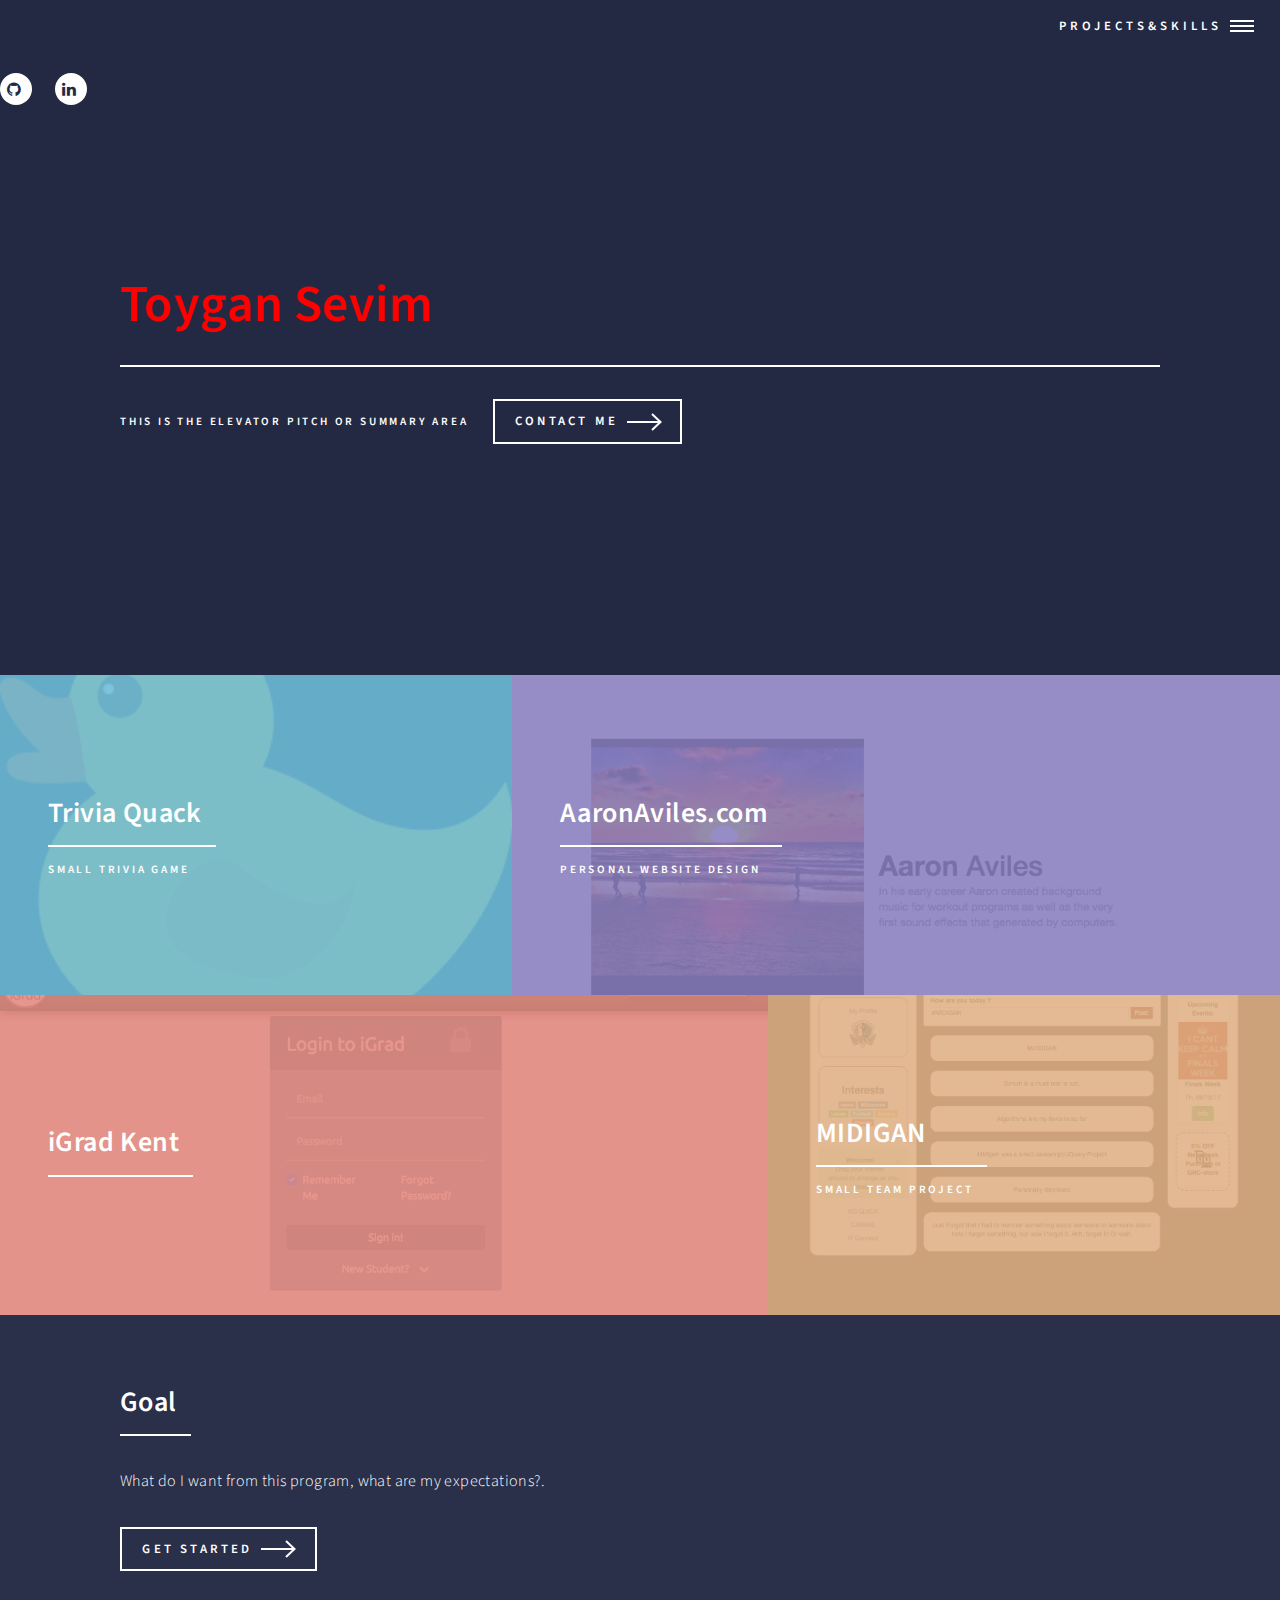
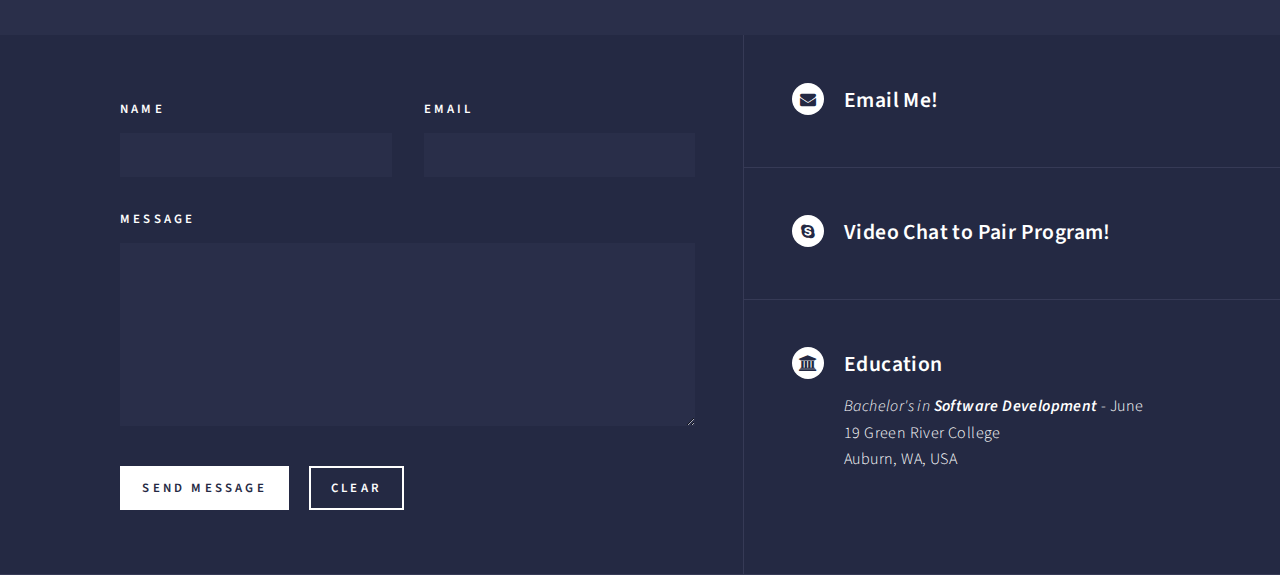
==== commit 055478ee: "Personal information and images are added" ====
--- a/index.html
+++ b/index.html
@@ -48,14 +48,14 @@
     <!-- Menu -->
     <nav id="menu">
         <ul class="links">
-            <li><a href="index.html">Home</a></li>
-            <li><a href="landing.html">Trivia Quack</a></li>
-            <li><a href="generic.html">iGrad</a></li>
-            <li><a href="elements.html">Skills</a></li>
+            <li><a href="">Home</a></li>
+            <li><a href="#trivia">Trivia Quack </a></li>
+            <li><a href="#aaron">AaronAviles.com</a></li>
+            <li><a href="#midigan">Midigan Social Media</a></li>
+            <li><a href="#igrad">Kent School District | iGrad </a></li>
         </ul>
         <ul class="actions vertical">
-            <li><a href="#" class="button special fit">Get Started</a></li>
-            <li><a href="#" class="button fit">Log In</a></li>
+            <li><a href="#" class="button fit">Message Toygan</a></li>
         </ul>
     </nav>
 
@@ -79,58 +79,41 @@
 
         <!-- One -->
         <section id="one" class="tiles">
-            <article>
-									<span class="image">
-										<img src="images/pic01.jpg" alt=""/>
-									</span>
-                <header class="major">
-                    <h3><a href="landing.html" class="link">Aliquam</a></h3>
-                    <p>Ipsum dolor sit amet</p>
-                </header>
-            </article>
-            <article>
-									<span class="image">
-										<img src="images/pic02.jpg" alt=""/>
-									</span>
-                <header class="major">
-                    <h3><a href="landing.html" class="link">Tempus</a></h3>
-                    <p>feugiat amet tempus</p>
-                </header>
-            </article>
-            <article>
-									<span class="image">
-										<img src="images/pic03.jpg" alt=""/>
-									</span>
-                <header class="major">
-                    <h3><a href="landing.html" class="link">Magna</a></h3>
-                    <p>Lorem etiam nullam</p>
-                </header>
-            </article>
-            <article>
-									<span class="image">
-										<img src="images/pic04.jpg" alt=""/>
-									</span>
-                <header class="major">
-                    <h3><a href="landing.html" class="link">Ipsum</a></h3>
-                    <p>Nisl sed aliquam</p>
-                </header>
-            </article>
-            <article>
-									<span class="image">
-										<img src="images/pic05.jpg" alt=""/>
-									</span>
-                <header class="major">
-                    <h3><a href="landing.html" class="link">Consequat</a></h3>
-                    <p>Ipsum dolor sit amet</p>
-                </header>
-            </article>
-            <article>
-									<span class="image">
-										<img src="images/pic06.jpg" alt=""/>
-									</span>
-                <header class="major">
-                    <h3><a href="landing.html" class="link">Etiam</a></h3>
-                    <p>Feugiat amet tempus</p>
+            <article id="trivia">
+									<span class="image">
+										<img src="duck.png" alt="Trivia Quack Logo"/>
+									</span>
+                <header class="major">
+                    <h3><a href="https://tsevim.greenriverdev.com/328/TriviaQuack" target="_blank" class="link">Trivia
+                        Quack</a></h3>
+                    <p>Small Trivia Game</p>
+                </header>
+            </article>
+            <article id="aaron">
+									<span class="image">
+										<img src="aaron.png" alt="Aaron Aviles Image"/>
+									</span>
+                <header class="major">
+                    <h3><a href="landing.html" class="link">AaronAviles.com</a></h3>
+                    <p>Personal Website Design</p>
+                </header>
+            </article>
+            <article id="igrad">
+									<span class="image">
+										<img src="igrad.png" alt="iGrad Logo"/>
+									</span>
+                <header class="major">
+                    <h3><a href="landing.html" class="link">iGrad Kent</a></h3>
+                    <p></p>
+                </header>
+            </article>
+            <article id="midigan">
+									<span class="image">
+										<img src="midigan.png" alt="Midigan Image"/>
+									</span>
+                <header class="major">
+                    <h3><a href="landing.html" class="link">MIDIGAN</a></h3>
+                    <p>small team project</p>
                 </header>
             </article>
         </section>
@@ -187,19 +170,19 @@
                 <section>
                     <div class="contact-method">
                         <a href="skype:toygansevim?call">
-                            <span class="fa fa-skype"></span>
-                            <h3>Video Chat</h3>
-                            <span>(000) 000-0000 x12387</span>
+                            <i class="icon alt fa fa-skype" aria-hidden="true"></i>
+                            <h3>Video Chat to Pair Program!</h3>
                         </a>
                     </div>
                 </section>
                 <section>
-                    <div class="contact-method">
-                        <span class="icon alt fa-home"></span>
-                        <h3>Address</h3>
-                        <span>1234 Somewhere Road #5432<br/>
-										Nashville, TN 00000<br/>
-										United States of America</span>
+                    <div class="contact-method education">
+                        <span class="icon alt fa fa-university"></span>
+                        <h3>Education</h3>
+                        <span><em>Bachelor's in <strong> Software Development </strong></em>- June 19</span>
+                        <span>Green River College<br/>
+                                            Auburn,
+                                            WA, USA</span>
                     </div>
                 </section>
             </section>
--- a/assets/css/main.css
+++ b/assets/css/main.css
@@ -9,3988 +9,4375 @@
 
 /* Reset */
 
-	html, body, div, span, applet, object, iframe, h1, h2, h3, h4, h5, h6, p, blockquote, pre, a, abbr, acronym, address, big, cite, code, del, dfn, em, img, ins, kbd, q, s, samp, small, strike, strong, sub, sup, tt, var, b, u, i, center, dl, dt, dd, ol, ul, li, fieldset, form, label, legend, table, caption, tbody, tfoot, thead, tr, th, td, article, aside, canvas, details, embed, figure, figcaption, footer, header, hgroup, menu, nav, output, ruby, section, summary, time, mark, audio, video {
-		margin: 0;
-		padding: 0;
-		border: 0;
-		font-size: 100%;
-		font: inherit;
-		vertical-align: baseline;
-	}
-
-	article, aside, details, figcaption, figure, footer, header, hgroup, menu, nav, section {
-		display: block;
-	}
-
-	body {
-		line-height: 1;
-	}
-
-	ol, ul {
-		list-style: none;
-	}
-
-	blockquote, q {
-		quotes: none;
-	}
-
-	blockquote:before, blockquote:after, q:before, q:after {
-		content: '';
-		content: none;
-	}
-
-	table {
-		border-collapse: collapse;
-		border-spacing: 0;
-	}
-
-	body {
-		-webkit-text-size-adjust: none;
-	}
+html, body, div, span, applet, object, iframe, h1, h2, h3, h4, h5, h6, p, blockquote, pre, a, abbr, acronym, address, big, cite, code, del, dfn, em, img, ins, kbd, q, s, samp, small, strike, strong, sub, sup, tt, var, b, u, i, center, dl, dt, dd, ol, ul, li, fieldset, form, label, legend, table, caption, tbody, tfoot, thead, tr, th, td, article, aside, canvas, details, embed, figure, figcaption, footer, header, hgroup, menu, nav, output, ruby, section, summary, time, mark, audio, video {
+    margin: 0;
+    padding: 0;
+    border: 0;
+    font-size: 100%;
+    font: inherit;
+    vertical-align: baseline;
+}
+
+article, aside, details, figcaption, figure, footer, header, hgroup, menu, nav, section {
+    display: block;
+}
+
+body {
+    line-height: 1;
+}
+
+ol, ul {
+    list-style: none;
+}
+
+blockquote, q {
+    quotes: none;
+}
+
+blockquote:before, blockquote:after, q:before, q:after {
+    content: '';
+    content: none;
+}
+
+table {
+    border-collapse: collapse;
+    border-spacing: 0;
+}
+
+body {
+    -webkit-text-size-adjust: none;
+}
 
 /* Box Model */
 
-	*, *:before, *:after {
-		-moz-box-sizing: border-box;
-		-webkit-box-sizing: border-box;
-		box-sizing: border-box;
-	}
+*, *:before, *:after {
+    -moz-box-sizing: border-box;
+    -webkit-box-sizing: border-box;
+    box-sizing: border-box;
+}
 
 /* Grid */
 
-	.row {
-		border-bottom: solid 1px transparent;
-		-moz-box-sizing: border-box;
-		-webkit-box-sizing: border-box;
-		box-sizing: border-box;
-	}
-
-	.row > * {
-		float: left;
-		-moz-box-sizing: border-box;
-		-webkit-box-sizing: border-box;
-		box-sizing: border-box;
-	}
-
-	.row:after, .row:before {
-		content: '';
-		display: block;
-		clear: both;
-		height: 0;
-	}
-
-	.row.uniform > * > :first-child {
-		margin-top: 0;
-	}
-
-	.row.uniform > * > :last-child {
-		margin-bottom: 0;
-	}
-
-	.row.\30 \25 > * {
-		padding: 0 0 0 0em;
-	}
-
-	.row.\30 \25 {
-		margin: 0 0 -1px 0em;
-	}
-
-	.row.uniform.\30 \25 > * {
-		padding: 0em 0 0 0em;
-	}
-
-	.row.uniform.\30 \25 {
-		margin: 0em 0 -1px 0em;
-	}
-
-	.row > * {
-		padding: 0 0 0 2em;
-	}
-
-	.row {
-		margin: 0 0 -1px -2em;
-	}
-
-	.row.uniform > * {
-		padding: 2em 0 0 2em;
-	}
-
-	.row.uniform {
-		margin: -2em 0 -1px -2em;
-	}
-
-	.row.\32 00\25 > * {
-		padding: 0 0 0 4em;
-	}
-
-	.row.\32 00\25 {
-		margin: 0 0 -1px -4em;
-	}
-
-	.row.uniform.\32 00\25 > * {
-		padding: 4em 0 0 4em;
-	}
-
-	.row.uniform.\32 00\25 {
-		margin: -4em 0 -1px -4em;
-	}
-
-	.row.\31 50\25 > * {
-		padding: 0 0 0 3em;
-	}
-
-	.row.\31 50\25 {
-		margin: 0 0 -1px -3em;
-	}
-
-	.row.uniform.\31 50\25 > * {
-		padding: 3em 0 0 3em;
-	}
-
-	.row.uniform.\31 50\25 {
-		margin: -3em 0 -1px -3em;
-	}
-
-	.row.\35 0\25 > * {
-		padding: 0 0 0 1em;
-	}
-
-	.row.\35 0\25 {
-		margin: 0 0 -1px -1em;
-	}
-
-	.row.uniform.\35 0\25 > * {
-		padding: 1em 0 0 1em;
-	}
-
-	.row.uniform.\35 0\25 {
-		margin: -1em 0 -1px -1em;
-	}
-
-	.row.\32 5\25 > * {
-		padding: 0 0 0 0.5em;
-	}
-
-	.row.\32 5\25 {
-		margin: 0 0 -1px -0.5em;
-	}
-
-	.row.uniform.\32 5\25 > * {
-		padding: 0.5em 0 0 0.5em;
-	}
-
-	.row.uniform.\32 5\25 {
-		margin: -0.5em 0 -1px -0.5em;
-	}
-
-	.\31 2u, .\31 2u\24 {
-		width: 100%;
-		clear: none;
-		margin-left: 0;
-	}
-
-	.\31 1u, .\31 1u\24 {
-		width: 91.6666666667%;
-		clear: none;
-		margin-left: 0;
-	}
-
-	.\31 0u, .\31 0u\24 {
-		width: 83.3333333333%;
-		clear: none;
-		margin-left: 0;
-	}
-
-	.\39 u, .\39 u\24 {
-		width: 75%;
-		clear: none;
-		margin-left: 0;
-	}
-
-	.\38 u, .\38 u\24 {
-		width: 66.6666666667%;
-		clear: none;
-		margin-left: 0;
-	}
-
-	.\37 u, .\37 u\24 {
-		width: 58.3333333333%;
-		clear: none;
-		margin-left: 0;
-	}
-
-	.\36 u, .\36 u\24 {
-		width: 50%;
-		clear: none;
-		margin-left: 0;
-	}
-
-	.\35 u, .\35 u\24 {
-		width: 41.6666666667%;
-		clear: none;
-		margin-left: 0;
-	}
-
-	.\34 u, .\34 u\24 {
-		width: 33.3333333333%;
-		clear: none;
-		margin-left: 0;
-	}
-
-	.\33 u, .\33 u\24 {
-		width: 25%;
-		clear: none;
-		margin-left: 0;
-	}
-
-	.\32 u, .\32 u\24 {
-		width: 16.6666666667%;
-		clear: none;
-		margin-left: 0;
-	}
-
-	.\31 u, .\31 u\24 {
-		width: 8.3333333333%;
-		clear: none;
-		margin-left: 0;
-	}
-
-	.\31 2u\24 + *,
-	.\31 1u\24 + *,
-	.\31 0u\24 + *,
-	.\39 u\24 + *,
-	.\38 u\24 + *,
-	.\37 u\24 + *,
-	.\36 u\24 + *,
-	.\35 u\24 + *,
-	.\34 u\24 + *,
-	.\33 u\24 + *,
-	.\32 u\24 + *,
-	.\31 u\24 + * {
-		clear: left;
-	}
-
-	.\-11u {
-		margin-left: 91.66667%;
-	}
-
-	.\-10u {
-		margin-left: 83.33333%;
-	}
-
-	.\-9u {
-		margin-left: 75%;
-	}
-
-	.\-8u {
-		margin-left: 66.66667%;
-	}
-
-	.\-7u {
-		margin-left: 58.33333%;
-	}
-
-	.\-6u {
-		margin-left: 50%;
-	}
-
-	.\-5u {
-		margin-left: 41.66667%;
-	}
-
-	.\-4u {
-		margin-left: 33.33333%;
-	}
-
-	.\-3u {
-		margin-left: 25%;
-	}
-
-	.\-2u {
-		margin-left: 16.66667%;
-	}
-
-	.\-1u {
-		margin-left: 8.33333%;
-	}
-
-	@media screen and (max-width: 1680px) {
-
-		.row > * {
-			padding: 0 0 0 2em;
-		}
-
-		.row {
-			margin: 0 0 -1px -2em;
-		}
-
-		.row.uniform > * {
-			padding: 2em 0 0 2em;
-		}
-
-		.row.uniform {
-			margin: -2em 0 -1px -2em;
-		}
-
-		.row.\32 00\25 > * {
-			padding: 0 0 0 4em;
-		}
-
-		.row.\32 00\25 {
-			margin: 0 0 -1px -4em;
-		}
-
-		.row.uniform.\32 00\25 > * {
-			padding: 4em 0 0 4em;
-		}
-
-		.row.uniform.\32 00\25 {
-			margin: -4em 0 -1px -4em;
-		}
-
-		.row.\31 50\25 > * {
-			padding: 0 0 0 3em;
-		}
-
-		.row.\31 50\25 {
-			margin: 0 0 -1px -3em;
-		}
-
-		.row.uniform.\31 50\25 > * {
-			padding: 3em 0 0 3em;
-		}
-
-		.row.uniform.\31 50\25 {
-			margin: -3em 0 -1px -3em;
-		}
-
-		.row.\35 0\25 > * {
-			padding: 0 0 0 1em;
-		}
-
-		.row.\35 0\25 {
-			margin: 0 0 -1px -1em;
-		}
-
-		.row.uniform.\35 0\25 > * {
-			padding: 1em 0 0 1em;
-		}
-
-		.row.uniform.\35 0\25 {
-			margin: -1em 0 -1px -1em;
-		}
-
-		.row.\32 5\25 > * {
-			padding: 0 0 0 0.5em;
-		}
-
-		.row.\32 5\25 {
-			margin: 0 0 -1px -0.5em;
-		}
-
-		.row.uniform.\32 5\25 > * {
-			padding: 0.5em 0 0 0.5em;
-		}
-
-		.row.uniform.\32 5\25 {
-			margin: -0.5em 0 -1px -0.5em;
-		}
-
-		.\31 2u\28xlarge\29, .\31 2u\24\28xlarge\29 {
-			width: 100%;
-			clear: none;
-			margin-left: 0;
-		}
-
-		.\31 1u\28xlarge\29, .\31 1u\24\28xlarge\29 {
-			width: 91.6666666667%;
-			clear: none;
-			margin-left: 0;
-		}
-
-		.\31 0u\28xlarge\29, .\31 0u\24\28xlarge\29 {
-			width: 83.3333333333%;
-			clear: none;
-			margin-left: 0;
-		}
-
-		.\39 u\28xlarge\29, .\39 u\24\28xlarge\29 {
-			width: 75%;
-			clear: none;
-			margin-left: 0;
-		}
-
-		.\38 u\28xlarge\29, .\38 u\24\28xlarge\29 {
-			width: 66.6666666667%;
-			clear: none;
-			margin-left: 0;
-		}
-
-		.\37 u\28xlarge\29, .\37 u\24\28xlarge\29 {
-			width: 58.3333333333%;
-			clear: none;
-			margin-left: 0;
-		}
-
-		.\36 u\28xlarge\29, .\36 u\24\28xlarge\29 {
-			width: 50%;
-			clear: none;
-			margin-left: 0;
-		}
-
-		.\35 u\28xlarge\29, .\35 u\24\28xlarge\29 {
-			width: 41.6666666667%;
-			clear: none;
-			margin-left: 0;
-		}
-
-		.\34 u\28xlarge\29, .\34 u\24\28xlarge\29 {
-			width: 33.3333333333%;
-			clear: none;
-			margin-left: 0;
-		}
-
-		.\33 u\28xlarge\29, .\33 u\24\28xlarge\29 {
-			width: 25%;
-			clear: none;
-			margin-left: 0;
-		}
-
-		.\32 u\28xlarge\29, .\32 u\24\28xlarge\29 {
-			width: 16.6666666667%;
-			clear: none;
-			margin-left: 0;
-		}
-
-		.\31 u\28xlarge\29, .\31 u\24\28xlarge\29 {
-			width: 8.3333333333%;
-			clear: none;
-			margin-left: 0;
-		}
-
-		.\31 2u\24\28xlarge\29 + *,
-		.\31 1u\24\28xlarge\29 + *,
-		.\31 0u\24\28xlarge\29 + *,
-		.\39 u\24\28xlarge\29 + *,
-		.\38 u\24\28xlarge\29 + *,
-		.\37 u\24\28xlarge\29 + *,
-		.\36 u\24\28xlarge\29 + *,
-		.\35 u\24\28xlarge\29 + *,
-		.\34 u\24\28xlarge\29 + *,
-		.\33 u\24\28xlarge\29 + *,
-		.\32 u\24\28xlarge\29 + *,
-		.\31 u\24\28xlarge\29 + * {
-			clear: left;
-		}
-
-		.\-11u\28xlarge\29 {
-			margin-left: 91.66667%;
-		}
-
-		.\-10u\28xlarge\29 {
-			margin-left: 83.33333%;
-		}
-
-		.\-9u\28xlarge\29 {
-			margin-left: 75%;
-		}
-
-		.\-8u\28xlarge\29 {
-			margin-left: 66.66667%;
-		}
-
-		.\-7u\28xlarge\29 {
-			margin-left: 58.33333%;
-		}
-
-		.\-6u\28xlarge\29 {
-			margin-left: 50%;
-		}
-
-		.\-5u\28xlarge\29 {
-			margin-left: 41.66667%;
-		}
-
-		.\-4u\28xlarge\29 {
-			margin-left: 33.33333%;
-		}
-
-		.\-3u\28xlarge\29 {
-			margin-left: 25%;
-		}
-
-		.\-2u\28xlarge\29 {
-			margin-left: 16.66667%;
-		}
-
-		.\-1u\28xlarge\29 {
-			margin-left: 8.33333%;
-		}
-
-	}
-
-	@media screen and (max-width: 1280px) {
-
-		.row > * {
-			padding: 0 0 0 1.5em;
-		}
-
-		.row {
-			margin: 0 0 -1px -1.5em;
-		}
-
-		.row.uniform > * {
-			padding: 1.5em 0 0 1.5em;
-		}
-
-		.row.uniform {
-			margin: -1.5em 0 -1px -1.5em;
-		}
-
-		.row.\32 00\25 > * {
-			padding: 0 0 0 3em;
-		}
-
-		.row.\32 00\25 {
-			margin: 0 0 -1px -3em;
-		}
-
-		.row.uniform.\32 00\25 > * {
-			padding: 3em 0 0 3em;
-		}
-
-		.row.uniform.\32 00\25 {
-			margin: -3em 0 -1px -3em;
-		}
-
-		.row.\31 50\25 > * {
-			padding: 0 0 0 2.25em;
-		}
-
-		.row.\31 50\25 {
-			margin: 0 0 -1px -2.25em;
-		}
-
-		.row.uniform.\31 50\25 > * {
-			padding: 2.25em 0 0 2.25em;
-		}
-
-		.row.uniform.\31 50\25 {
-			margin: -2.25em 0 -1px -2.25em;
-		}
-
-		.row.\35 0\25 > * {
-			padding: 0 0 0 0.75em;
-		}
-
-		.row.\35 0\25 {
-			margin: 0 0 -1px -0.75em;
-		}
-
-		.row.uniform.\35 0\25 > * {
-			padding: 0.75em 0 0 0.75em;
-		}
-
-		.row.uniform.\35 0\25 {
-			margin: -0.75em 0 -1px -0.75em;
-		}
-
-		.row.\32 5\25 > * {
-			padding: 0 0 0 0.375em;
-		}
-
-		.row.\32 5\25 {
-			margin: 0 0 -1px -0.375em;
-		}
-
-		.row.uniform.\32 5\25 > * {
-			padding: 0.375em 0 0 0.375em;
-		}
-
-		.row.uniform.\32 5\25 {
-			margin: -0.375em 0 -1px -0.375em;
-		}
-
-		.\31 2u\28large\29, .\31 2u\24\28large\29 {
-			width: 100%;
-			clear: none;
-			margin-left: 0;
-		}
-
-		.\31 1u\28large\29, .\31 1u\24\28large\29 {
-			width: 91.6666666667%;
-			clear: none;
-			margin-left: 0;
-		}
-
-		.\31 0u\28large\29, .\31 0u\24\28large\29 {
-			width: 83.3333333333%;
-			clear: none;
-			margin-left: 0;
-		}
-
-		.\39 u\28large\29, .\39 u\24\28large\29 {
-			width: 75%;
-			clear: none;
-			margin-left: 0;
-		}
-
-		.\38 u\28large\29, .\38 u\24\28large\29 {
-			width: 66.6666666667%;
-			clear: none;
-			margin-left: 0;
-		}
-
-		.\37 u\28large\29, .\37 u\24\28large\29 {
-			width: 58.3333333333%;
-			clear: none;
-			margin-left: 0;
-		}
-
-		.\36 u\28large\29, .\36 u\24\28large\29 {
-			width: 50%;
-			clear: none;
-			margin-left: 0;
-		}
-
-		.\35 u\28large\29, .\35 u\24\28large\29 {
-			width: 41.6666666667%;
-			clear: none;
-			margin-left: 0;
-		}
-
-		.\34 u\28large\29, .\34 u\24\28large\29 {
-			width: 33.3333333333%;
-			clear: none;
-			margin-left: 0;
-		}
-
-		.\33 u\28large\29, .\33 u\24\28large\29 {
-			width: 25%;
-			clear: none;
-			margin-left: 0;
-		}
-
-		.\32 u\28large\29, .\32 u\24\28large\29 {
-			width: 16.6666666667%;
-			clear: none;
-			margin-left: 0;
-		}
-
-		.\31 u\28large\29, .\31 u\24\28large\29 {
-			width: 8.3333333333%;
-			clear: none;
-			margin-left: 0;
-		}
-
-		.\31 2u\24\28large\29 + *,
-		.\31 1u\24\28large\29 + *,
-		.\31 0u\24\28large\29 + *,
-		.\39 u\24\28large\29 + *,
-		.\38 u\24\28large\29 + *,
-		.\37 u\24\28large\29 + *,
-		.\36 u\24\28large\29 + *,
-		.\35 u\24\28large\29 + *,
-		.\34 u\24\28large\29 + *,
-		.\33 u\24\28large\29 + *,
-		.\32 u\24\28large\29 + *,
-		.\31 u\24\28large\29 + * {
-			clear: left;
-		}
-
-		.\-11u\28large\29 {
-			margin-left: 91.66667%;
-		}
-
-		.\-10u\28large\29 {
-			margin-left: 83.33333%;
-		}
-
-		.\-9u\28large\29 {
-			margin-left: 75%;
-		}
-
-		.\-8u\28large\29 {
-			margin-left: 66.66667%;
-		}
-
-		.\-7u\28large\29 {
-			margin-left: 58.33333%;
-		}
-
-		.\-6u\28large\29 {
-			margin-left: 50%;
-		}
-
-		.\-5u\28large\29 {
-			margin-left: 41.66667%;
-		}
-
-		.\-4u\28large\29 {
-			margin-left: 33.33333%;
-		}
-
-		.\-3u\28large\29 {
-			margin-left: 25%;
-		}
-
-		.\-2u\28large\29 {
-			margin-left: 16.66667%;
-		}
-
-		.\-1u\28large\29 {
-			margin-left: 8.33333%;
-		}
-
-	}
-
-	@media screen and (max-width: 980px) {
-
-		.row > * {
-			padding: 0 0 0 1.5em;
-		}
-
-		.row {
-			margin: 0 0 -1px -1.5em;
-		}
-
-		.row.uniform > * {
-			padding: 1.5em 0 0 1.5em;
-		}
-
-		.row.uniform {
-			margin: -1.5em 0 -1px -1.5em;
-		}
-
-		.row.\32 00\25 > * {
-			padding: 0 0 0 3em;
-		}
-
-		.row.\32 00\25 {
-			margin: 0 0 -1px -3em;
-		}
-
-		.row.uniform.\32 00\25 > * {
-			padding: 3em 0 0 3em;
-		}
-
-		.row.uniform.\32 00\25 {
-			margin: -3em 0 -1px -3em;
-		}
-
-		.row.\31 50\25 > * {
-			padding: 0 0 0 2.25em;
-		}
-
-		.row.\31 50\25 {
-			margin: 0 0 -1px -2.25em;
-		}
-
-		.row.uniform.\31 50\25 > * {
-			padding: 2.25em 0 0 2.25em;
-		}
-
-		.row.uniform.\31 50\25 {
-			margin: -2.25em 0 -1px -2.25em;
-		}
-
-		.row.\35 0\25 > * {
-			padding: 0 0 0 0.75em;
-		}
-
-		.row.\35 0\25 {
-			margin: 0 0 -1px -0.75em;
-		}
-
-		.row.uniform.\35 0\25 > * {
-			padding: 0.75em 0 0 0.75em;
-		}
-
-		.row.uniform.\35 0\25 {
-			margin: -0.75em 0 -1px -0.75em;
-		}
-
-		.row.\32 5\25 > * {
-			padding: 0 0 0 0.375em;
-		}
-
-		.row.\32 5\25 {
-			margin: 0 0 -1px -0.375em;
-		}
-
-		.row.uniform.\32 5\25 > * {
-			padding: 0.375em 0 0 0.375em;
-		}
-
-		.row.uniform.\32 5\25 {
-			margin: -0.375em 0 -1px -0.375em;
-		}
-
-		.\31 2u\28medium\29, .\31 2u\24\28medium\29 {
-			width: 100%;
-			clear: none;
-			margin-left: 0;
-		}
-
-		.\31 1u\28medium\29, .\31 1u\24\28medium\29 {
-			width: 91.6666666667%;
-			clear: none;
-			margin-left: 0;
-		}
-
-		.\31 0u\28medium\29, .\31 0u\24\28medium\29 {
-			width: 83.3333333333%;
-			clear: none;
-			margin-left: 0;
-		}
-
-		.\39 u\28medium\29, .\39 u\24\28medium\29 {
-			width: 75%;
-			clear: none;
-			margin-left: 0;
-		}
-
-		.\38 u\28medium\29, .\38 u\24\28medium\29 {
-			width: 66.6666666667%;
-			clear: none;
-			margin-left: 0;
-		}
-
-		.\37 u\28medium\29, .\37 u\24\28medium\29 {
-			width: 58.3333333333%;
-			clear: none;
-			margin-left: 0;
-		}
-
-		.\36 u\28medium\29, .\36 u\24\28medium\29 {
-			width: 50%;
-			clear: none;
-			margin-left: 0;
-		}
-
-		.\35 u\28medium\29, .\35 u\24\28medium\29 {
-			width: 41.6666666667%;
-			clear: none;
-			margin-left: 0;
-		}
-
-		.\34 u\28medium\29, .\34 u\24\28medium\29 {
-			width: 33.3333333333%;
-			clear: none;
-			margin-left: 0;
-		}
-
-		.\33 u\28medium\29, .\33 u\24\28medium\29 {
-			width: 25%;
-			clear: none;
-			margin-left: 0;
-		}
-
-		.\32 u\28medium\29, .\32 u\24\28medium\29 {
-			width: 16.6666666667%;
-			clear: none;
-			margin-left: 0;
-		}
-
-		.\31 u\28medium\29, .\31 u\24\28medium\29 {
-			width: 8.3333333333%;
-			clear: none;
-			margin-left: 0;
-		}
-
-		.\31 2u\24\28medium\29 + *,
-		.\31 1u\24\28medium\29 + *,
-		.\31 0u\24\28medium\29 + *,
-		.\39 u\24\28medium\29 + *,
-		.\38 u\24\28medium\29 + *,
-		.\37 u\24\28medium\29 + *,
-		.\36 u\24\28medium\29 + *,
-		.\35 u\24\28medium\29 + *,
-		.\34 u\24\28medium\29 + *,
-		.\33 u\24\28medium\29 + *,
-		.\32 u\24\28medium\29 + *,
-		.\31 u\24\28medium\29 + * {
-			clear: left;
-		}
-
-		.\-11u\28medium\29 {
-			margin-left: 91.66667%;
-		}
-
-		.\-10u\28medium\29 {
-			margin-left: 83.33333%;
-		}
-
-		.\-9u\28medium\29 {
-			margin-left: 75%;
-		}
-
-		.\-8u\28medium\29 {
-			margin-left: 66.66667%;
-		}
-
-		.\-7u\28medium\29 {
-			margin-left: 58.33333%;
-		}
-
-		.\-6u\28medium\29 {
-			margin-left: 50%;
-		}
-
-		.\-5u\28medium\29 {
-			margin-left: 41.66667%;
-		}
-
-		.\-4u\28medium\29 {
-			margin-left: 33.33333%;
-		}
-
-		.\-3u\28medium\29 {
-			margin-left: 25%;
-		}
-
-		.\-2u\28medium\29 {
-			margin-left: 16.66667%;
-		}
-
-		.\-1u\28medium\29 {
-			margin-left: 8.33333%;
-		}
-
-	}
-
-	@media screen and (max-width: 736px) {
-
-		.row > * {
-			padding: 0 0 0 1.25em;
-		}
-
-		.row {
-			margin: 0 0 -1px -1.25em;
-		}
-
-		.row.uniform > * {
-			padding: 1.25em 0 0 1.25em;
-		}
-
-		.row.uniform {
-			margin: -1.25em 0 -1px -1.25em;
-		}
-
-		.row.\32 00\25 > * {
-			padding: 0 0 0 2.5em;
-		}
-
-		.row.\32 00\25 {
-			margin: 0 0 -1px -2.5em;
-		}
-
-		.row.uniform.\32 00\25 > * {
-			padding: 2.5em 0 0 2.5em;
-		}
-
-		.row.uniform.\32 00\25 {
-			margin: -2.5em 0 -1px -2.5em;
-		}
-
-		.row.\31 50\25 > * {
-			padding: 0 0 0 1.875em;
-		}
-
-		.row.\31 50\25 {
-			margin: 0 0 -1px -1.875em;
-		}
-
-		.row.uniform.\31 50\25 > * {
-			padding: 1.875em 0 0 1.875em;
-		}
-
-		.row.uniform.\31 50\25 {
-			margin: -1.875em 0 -1px -1.875em;
-		}
-
-		.row.\35 0\25 > * {
-			padding: 0 0 0 0.625em;
-		}
-
-		.row.\35 0\25 {
-			margin: 0 0 -1px -0.625em;
-		}
-
-		.row.uniform.\35 0\25 > * {
-			padding: 0.625em 0 0 0.625em;
-		}
-
-		.row.uniform.\35 0\25 {
-			margin: -0.625em 0 -1px -0.625em;
-		}
-
-		.row.\32 5\25 > * {
-			padding: 0 0 0 0.3125em;
-		}
-
-		.row.\32 5\25 {
-			margin: 0 0 -1px -0.3125em;
-		}
-
-		.row.uniform.\32 5\25 > * {
-			padding: 0.3125em 0 0 0.3125em;
-		}
-
-		.row.uniform.\32 5\25 {
-			margin: -0.3125em 0 -1px -0.3125em;
-		}
-
-		.\31 2u\28small\29, .\31 2u\24\28small\29 {
-			width: 100%;
-			clear: none;
-			margin-left: 0;
-		}
-
-		.\31 1u\28small\29, .\31 1u\24\28small\29 {
-			width: 91.6666666667%;
-			clear: none;
-			margin-left: 0;
-		}
-
-		.\31 0u\28small\29, .\31 0u\24\28small\29 {
-			width: 83.3333333333%;
-			clear: none;
-			margin-left: 0;
-		}
-
-		.\39 u\28small\29, .\39 u\24\28small\29 {
-			width: 75%;
-			clear: none;
-			margin-left: 0;
-		}
-
-		.\38 u\28small\29, .\38 u\24\28small\29 {
-			width: 66.6666666667%;
-			clear: none;
-			margin-left: 0;
-		}
-
-		.\37 u\28small\29, .\37 u\24\28small\29 {
-			width: 58.3333333333%;
-			clear: none;
-			margin-left: 0;
-		}
-
-		.\36 u\28small\29, .\36 u\24\28small\29 {
-			width: 50%;
-			clear: none;
-			margin-left: 0;
-		}
-
-		.\35 u\28small\29, .\35 u\24\28small\29 {
-			width: 41.6666666667%;
-			clear: none;
-			margin-left: 0;
-		}
-
-		.\34 u\28small\29, .\34 u\24\28small\29 {
-			width: 33.3333333333%;
-			clear: none;
-			margin-left: 0;
-		}
-
-		.\33 u\28small\29, .\33 u\24\28small\29 {
-			width: 25%;
-			clear: none;
-			margin-left: 0;
-		}
-
-		.\32 u\28small\29, .\32 u\24\28small\29 {
-			width: 16.6666666667%;
-			clear: none;
-			margin-left: 0;
-		}
-
-		.\31 u\28small\29, .\31 u\24\28small\29 {
-			width: 8.3333333333%;
-			clear: none;
-			margin-left: 0;
-		}
-
-		.\31 2u\24\28small\29 + *,
-		.\31 1u\24\28small\29 + *,
-		.\31 0u\24\28small\29 + *,
-		.\39 u\24\28small\29 + *,
-		.\38 u\24\28small\29 + *,
-		.\37 u\24\28small\29 + *,
-		.\36 u\24\28small\29 + *,
-		.\35 u\24\28small\29 + *,
-		.\34 u\24\28small\29 + *,
-		.\33 u\24\28small\29 + *,
-		.\32 u\24\28small\29 + *,
-		.\31 u\24\28small\29 + * {
-			clear: left;
-		}
-
-		.\-11u\28small\29 {
-			margin-left: 91.66667%;
-		}
-
-		.\-10u\28small\29 {
-			margin-left: 83.33333%;
-		}
-
-		.\-9u\28small\29 {
-			margin-left: 75%;
-		}
-
-		.\-8u\28small\29 {
-			margin-left: 66.66667%;
-		}
-
-		.\-7u\28small\29 {
-			margin-left: 58.33333%;
-		}
-
-		.\-6u\28small\29 {
-			margin-left: 50%;
-		}
-
-		.\-5u\28small\29 {
-			margin-left: 41.66667%;
-		}
-
-		.\-4u\28small\29 {
-			margin-left: 33.33333%;
-		}
-
-		.\-3u\28small\29 {
-			margin-left: 25%;
-		}
-
-		.\-2u\28small\29 {
-			margin-left: 16.66667%;
-		}
-
-		.\-1u\28small\29 {
-			margin-left: 8.33333%;
-		}
-
-	}
-
-	@media screen and (max-width: 480px) {
-
-		.row > * {
-			padding: 0 0 0 1.25em;
-		}
-
-		.row {
-			margin: 0 0 -1px -1.25em;
-		}
-
-		.row.uniform > * {
-			padding: 1.25em 0 0 1.25em;
-		}
-
-		.row.uniform {
-			margin: -1.25em 0 -1px -1.25em;
-		}
-
-		.row.\32 00\25 > * {
-			padding: 0 0 0 2.5em;
-		}
-
-		.row.\32 00\25 {
-			margin: 0 0 -1px -2.5em;
-		}
-
-		.row.uniform.\32 00\25 > * {
-			padding: 2.5em 0 0 2.5em;
-		}
-
-		.row.uniform.\32 00\25 {
-			margin: -2.5em 0 -1px -2.5em;
-		}
-
-		.row.\31 50\25 > * {
-			padding: 0 0 0 1.875em;
-		}
-
-		.row.\31 50\25 {
-			margin: 0 0 -1px -1.875em;
-		}
-
-		.row.uniform.\31 50\25 > * {
-			padding: 1.875em 0 0 1.875em;
-		}
-
-		.row.uniform.\31 50\25 {
-			margin: -1.875em 0 -1px -1.875em;
-		}
-
-		.row.\35 0\25 > * {
-			padding: 0 0 0 0.625em;
-		}
-
-		.row.\35 0\25 {
-			margin: 0 0 -1px -0.625em;
-		}
-
-		.row.uniform.\35 0\25 > * {
-			padding: 0.625em 0 0 0.625em;
-		}
-
-		.row.uniform.\35 0\25 {
-			margin: -0.625em 0 -1px -0.625em;
-		}
-
-		.row.\32 5\25 > * {
-			padding: 0 0 0 0.3125em;
-		}
-
-		.row.\32 5\25 {
-			margin: 0 0 -1px -0.3125em;
-		}
-
-		.row.uniform.\32 5\25 > * {
-			padding: 0.3125em 0 0 0.3125em;
-		}
-
-		.row.uniform.\32 5\25 {
-			margin: -0.3125em 0 -1px -0.3125em;
-		}
-
-		.\31 2u\28xsmall\29, .\31 2u\24\28xsmall\29 {
-			width: 100%;
-			clear: none;
-			margin-left: 0;
-		}
-
-		.\31 1u\28xsmall\29, .\31 1u\24\28xsmall\29 {
-			width: 91.6666666667%;
-			clear: none;
-			margin-left: 0;
-		}
-
-		.\31 0u\28xsmall\29, .\31 0u\24\28xsmall\29 {
-			width: 83.3333333333%;
-			clear: none;
-			margin-left: 0;
-		}
-
-		.\39 u\28xsmall\29, .\39 u\24\28xsmall\29 {
-			width: 75%;
-			clear: none;
-			margin-left: 0;
-		}
-
-		.\38 u\28xsmall\29, .\38 u\24\28xsmall\29 {
-			width: 66.6666666667%;
-			clear: none;
-			margin-left: 0;
-		}
-
-		.\37 u\28xsmall\29, .\37 u\24\28xsmall\29 {
-			width: 58.3333333333%;
-			clear: none;
-			margin-left: 0;
-		}
-
-		.\36 u\28xsmall\29, .\36 u\24\28xsmall\29 {
-			width: 50%;
-			clear: none;
-			margin-left: 0;
-		}
-
-		.\35 u\28xsmall\29, .\35 u\24\28xsmall\29 {
-			width: 41.6666666667%;
-			clear: none;
-			margin-left: 0;
-		}
-
-		.\34 u\28xsmall\29, .\34 u\24\28xsmall\29 {
-			width: 33.3333333333%;
-			clear: none;
-			margin-left: 0;
-		}
-
-		.\33 u\28xsmall\29, .\33 u\24\28xsmall\29 {
-			width: 25%;
-			clear: none;
-			margin-left: 0;
-		}
-
-		.\32 u\28xsmall\29, .\32 u\24\28xsmall\29 {
-			width: 16.6666666667%;
-			clear: none;
-			margin-left: 0;
-		}
-
-		.\31 u\28xsmall\29, .\31 u\24\28xsmall\29 {
-			width: 8.3333333333%;
-			clear: none;
-			margin-left: 0;
-		}
-
-		.\31 2u\24\28xsmall\29 + *,
-		.\31 1u\24\28xsmall\29 + *,
-		.\31 0u\24\28xsmall\29 + *,
-		.\39 u\24\28xsmall\29 + *,
-		.\38 u\24\28xsmall\29 + *,
-		.\37 u\24\28xsmall\29 + *,
-		.\36 u\24\28xsmall\29 + *,
-		.\35 u\24\28xsmall\29 + *,
-		.\34 u\24\28xsmall\29 + *,
-		.\33 u\24\28xsmall\29 + *,
-		.\32 u\24\28xsmall\29 + *,
-		.\31 u\24\28xsmall\29 + * {
-			clear: left;
-		}
-
-		.\-11u\28xsmall\29 {
-			margin-left: 91.66667%;
-		}
-
-		.\-10u\28xsmall\29 {
-			margin-left: 83.33333%;
-		}
-
-		.\-9u\28xsmall\29 {
-			margin-left: 75%;
-		}
-
-		.\-8u\28xsmall\29 {
-			margin-left: 66.66667%;
-		}
-
-		.\-7u\28xsmall\29 {
-			margin-left: 58.33333%;
-		}
-
-		.\-6u\28xsmall\29 {
-			margin-left: 50%;
-		}
-
-		.\-5u\28xsmall\29 {
-			margin-left: 41.66667%;
-		}
-
-		.\-4u\28xsmall\29 {
-			margin-left: 33.33333%;
-		}
-
-		.\-3u\28xsmall\29 {
-			margin-left: 25%;
-		}
-
-		.\-2u\28xsmall\29 {
-			margin-left: 16.66667%;
-		}
-
-		.\-1u\28xsmall\29 {
-			margin-left: 8.33333%;
-		}
-
-	}
-
-	@media screen and (max-width: 360px) {
-
-		.row > * {
-			padding: 0 0 0 1.25em;
-		}
-
-		.row {
-			margin: 0 0 -1px -1.25em;
-		}
-
-		.row.uniform > * {
-			padding: 1.25em 0 0 1.25em;
-		}
-
-		.row.uniform {
-			margin: -1.25em 0 -1px -1.25em;
-		}
-
-		.row.\32 00\25 > * {
-			padding: 0 0 0 2.5em;
-		}
-
-		.row.\32 00\25 {
-			margin: 0 0 -1px -2.5em;
-		}
-
-		.row.uniform.\32 00\25 > * {
-			padding: 2.5em 0 0 2.5em;
-		}
-
-		.row.uniform.\32 00\25 {
-			margin: -2.5em 0 -1px -2.5em;
-		}
-
-		.row.\31 50\25 > * {
-			padding: 0 0 0 1.875em;
-		}
-
-		.row.\31 50\25 {
-			margin: 0 0 -1px -1.875em;
-		}
-
-		.row.uniform.\31 50\25 > * {
-			padding: 1.875em 0 0 1.875em;
-		}
-
-		.row.uniform.\31 50\25 {
-			margin: -1.875em 0 -1px -1.875em;
-		}
-
-		.row.\35 0\25 > * {
-			padding: 0 0 0 0.625em;
-		}
-
-		.row.\35 0\25 {
-			margin: 0 0 -1px -0.625em;
-		}
-
-		.row.uniform.\35 0\25 > * {
-			padding: 0.625em 0 0 0.625em;
-		}
-
-		.row.uniform.\35 0\25 {
-			margin: -0.625em 0 -1px -0.625em;
-		}
-
-		.row.\32 5\25 > * {
-			padding: 0 0 0 0.3125em;
-		}
-
-		.row.\32 5\25 {
-			margin: 0 0 -1px -0.3125em;
-		}
-
-		.row.uniform.\32 5\25 > * {
-			padding: 0.3125em 0 0 0.3125em;
-		}
-
-		.row.uniform.\32 5\25 {
-			margin: -0.3125em 0 -1px -0.3125em;
-		}
-
-		.\31 2u\28xxsmall\29, .\31 2u\24\28xxsmall\29 {
-			width: 100%;
-			clear: none;
-			margin-left: 0;
-		}
-
-		.\31 1u\28xxsmall\29, .\31 1u\24\28xxsmall\29 {
-			width: 91.6666666667%;
-			clear: none;
-			margin-left: 0;
-		}
-
-		.\31 0u\28xxsmall\29, .\31 0u\24\28xxsmall\29 {
-			width: 83.3333333333%;
-			clear: none;
-			margin-left: 0;
-		}
-
-		.\39 u\28xxsmall\29, .\39 u\24\28xxsmall\29 {
-			width: 75%;
-			clear: none;
-			margin-left: 0;
-		}
-
-		.\38 u\28xxsmall\29, .\38 u\24\28xxsmall\29 {
-			width: 66.6666666667%;
-			clear: none;
-			margin-left: 0;
-		}
-
-		.\37 u\28xxsmall\29, .\37 u\24\28xxsmall\29 {
-			width: 58.3333333333%;
-			clear: none;
-			margin-left: 0;
-		}
-
-		.\36 u\28xxsmall\29, .\36 u\24\28xxsmall\29 {
-			width: 50%;
-			clear: none;
-			margin-left: 0;
-		}
-
-		.\35 u\28xxsmall\29, .\35 u\24\28xxsmall\29 {
-			width: 41.6666666667%;
-			clear: none;
-			margin-left: 0;
-		}
-
-		.\34 u\28xxsmall\29, .\34 u\24\28xxsmall\29 {
-			width: 33.3333333333%;
-			clear: none;
-			margin-left: 0;
-		}
-
-		.\33 u\28xxsmall\29, .\33 u\24\28xxsmall\29 {
-			width: 25%;
-			clear: none;
-			margin-left: 0;
-		}
-
-		.\32 u\28xxsmall\29, .\32 u\24\28xxsmall\29 {
-			width: 16.6666666667%;
-			clear: none;
-			margin-left: 0;
-		}
-
-		.\31 u\28xxsmall\29, .\31 u\24\28xxsmall\29 {
-			width: 8.3333333333%;
-			clear: none;
-			margin-left: 0;
-		}
-
-		.\31 2u\24\28xxsmall\29 + *,
-		.\31 1u\24\28xxsmall\29 + *,
-		.\31 0u\24\28xxsmall\29 + *,
-		.\39 u\24\28xxsmall\29 + *,
-		.\38 u\24\28xxsmall\29 + *,
-		.\37 u\24\28xxsmall\29 + *,
-		.\36 u\24\28xxsmall\29 + *,
-		.\35 u\24\28xxsmall\29 + *,
-		.\34 u\24\28xxsmall\29 + *,
-		.\33 u\24\28xxsmall\29 + *,
-		.\32 u\24\28xxsmall\29 + *,
-		.\31 u\24\28xxsmall\29 + * {
-			clear: left;
-		}
-
-		.\-11u\28xxsmall\29 {
-			margin-left: 91.66667%;
-		}
-
-		.\-10u\28xxsmall\29 {
-			margin-left: 83.33333%;
-		}
-
-		.\-9u\28xxsmall\29 {
-			margin-left: 75%;
-		}
-
-		.\-8u\28xxsmall\29 {
-			margin-left: 66.66667%;
-		}
-
-		.\-7u\28xxsmall\29 {
-			margin-left: 58.33333%;
-		}
-
-		.\-6u\28xxsmall\29 {
-			margin-left: 50%;
-		}
-
-		.\-5u\28xxsmall\29 {
-			margin-left: 41.66667%;
-		}
-
-		.\-4u\28xxsmall\29 {
-			margin-left: 33.33333%;
-		}
-
-		.\-3u\28xxsmall\29 {
-			margin-left: 25%;
-		}
-
-		.\-2u\28xxsmall\29 {
-			margin-left: 16.66667%;
-		}
-
-		.\-1u\28xxsmall\29 {
-			margin-left: 8.33333%;
-		}
-
-	}
+.row {
+    border-bottom: solid 1px transparent;
+    -moz-box-sizing: border-box;
+    -webkit-box-sizing: border-box;
+    box-sizing: border-box;
+}
+
+.row > * {
+    float: left;
+    -moz-box-sizing: border-box;
+    -webkit-box-sizing: border-box;
+    box-sizing: border-box;
+}
+
+.row:after, .row:before {
+    content: '';
+    display: block;
+    clear: both;
+    height: 0;
+}
+
+.row.uniform > * > :first-child {
+    margin-top: 0;
+}
+
+.row.uniform > * > :last-child {
+    margin-bottom: 0;
+}
+
+.row.\30 \25 > * {
+    padding: 0 0 0 0em;
+}
+
+.row.\30 \25 {
+    margin: 0 0 -1px 0em;
+}
+
+.row.uniform.\30 \25 > * {
+    padding: 0em 0 0 0em;
+}
+
+.row.uniform.\30 \25 {
+    margin: 0em 0 -1px 0em;
+}
+
+.row > * {
+    padding: 0 0 0 2em;
+}
+
+.row {
+    margin: 0 0 -1px -2em;
+}
+
+.row.uniform > * {
+    padding: 2em 0 0 2em;
+}
+
+.row.uniform {
+    margin: -2em 0 -1px -2em;
+}
+
+.row.\32
+
+00
+\25 > * {
+    padding: 0 0 0 4em;
+}
+
+.row.\32
+
+00
+\25 {
+    margin: 0 0 -1px -4em;
+}
+
+.row.uniform.\32
+
+00
+\25 > * {
+    padding: 4em 0 0 4em;
+}
+
+.row.uniform.\32
+
+00
+\25 {
+    margin: -4em 0 -1px -4em;
+}
+
+.row.\31
+
+50
+\25 > * {
+    padding: 0 0 0 3em;
+}
+
+.row.\31
+
+50
+\25 {
+    margin: 0 0 -1px -3em;
+}
+
+.row.uniform.\31
+
+50
+\25 > * {
+    padding: 3em 0 0 3em;
+}
+
+.row.uniform.\31
+
+50
+\25 {
+    margin: -3em 0 -1px -3em;
+}
+
+.row.\35
+
+0
+\25 > * {
+    padding: 0 0 0 1em;
+}
+
+.row.\35
+
+0
+\25 {
+    margin: 0 0 -1px -1em;
+}
+
+.row.uniform.\35
+
+0
+\25 > * {
+    padding: 1em 0 0 1em;
+}
+
+.row.uniform.\35
+
+0
+\25 {
+    margin: -1em 0 -1px -1em;
+}
+
+.row.\32
+
+5
+\25 > * {
+    padding: 0 0 0 0.5em;
+}
+
+.row.\32
+
+5
+\25 {
+    margin: 0 0 -1px -0.5em;
+}
+
+.row.uniform.\32
+
+5
+\25 > * {
+    padding: 0.5em 0 0 0.5em;
+}
+
+.row.uniform.\32
+
+5
+\25 {
+    margin: -0.5em 0 -1px -0.5em;
+}
+
+.\31
+
+2
+u, .\31
+
+2
+u\24 {
+    width: 100%;
+    clear: none;
+    margin-left: 0;
+}
+
+.\31
+
+1
+u, .\31
+
+1
+u\24 {
+    width: 91.6666666667%;
+    clear: none;
+    margin-left: 0;
+}
+
+.\31
+
+0
+u, .\31
+
+0
+u\24 {
+    width: 83.3333333333%;
+    clear: none;
+    margin-left: 0;
+}
+
+.\39 u, .\39 u\24 {
+    width: 75%;
+    clear: none;
+    margin-left: 0;
+}
+
+.\38 u, .\38 u\24 {
+    width: 66.6666666667%;
+    clear: none;
+    margin-left: 0;
+}
+
+.\37 u, .\37 u\24 {
+    width: 58.3333333333%;
+    clear: none;
+    margin-left: 0;
+}
+
+.\36 u, .\36 u\24 {
+    width: 50%;
+    clear: none;
+    margin-left: 0;
+}
+
+.\35 u, .\35 u\24 {
+    width: 41.6666666667%;
+    clear: none;
+    margin-left: 0;
+}
+
+.\34 u, .\34 u\24 {
+    width: 33.3333333333%;
+    clear: none;
+    margin-left: 0;
+}
+
+.\33 u, .\33 u\24 {
+    width: 25%;
+    clear: none;
+    margin-left: 0;
+}
+
+.\32 u, .\32 u\24 {
+    width: 16.6666666667%;
+    clear: none;
+    margin-left: 0;
+}
+
+.\31 u, .\31 u\24 {
+    width: 8.3333333333%;
+    clear: none;
+    margin-left: 0;
+}
+
+.\31
+
+2
+u\24 + *,
+.\31
+
+1
+u\24 + *,
+.\31
+
+0
+u\24 + *,
+.\39 u\24 + *,
+.\38 u\24 + *,
+.\37 u\24 + *,
+.\36 u\24 + *,
+.\35 u\24 + *,
+.\34 u\24 + *,
+.\33 u\24 + *,
+.\32 u\24 + *,
+.\31 u\24 + * {
+    clear: left;
+}
+
+.\-11u {
+    margin-left: 91.66667%;
+}
+
+.\-10u {
+    margin-left: 83.33333%;
+}
+
+.\-9u {
+    margin-left: 75%;
+}
+
+.\-8u {
+    margin-left: 66.66667%;
+}
+
+.\-7u {
+    margin-left: 58.33333%;
+}
+
+.\-6u {
+    margin-left: 50%;
+}
+
+.\-5u {
+    margin-left: 41.66667%;
+}
+
+.\-4u {
+    margin-left: 33.33333%;
+}
+
+.\-3u {
+    margin-left: 25%;
+}
+
+.\-2u {
+    margin-left: 16.66667%;
+}
+
+.\-1u {
+    margin-left: 8.33333%;
+}
+
+@media screen and (max-width: 1680px) {
+
+    .row > * {
+        padding: 0 0 0 2em;
+    }
+
+    .row {
+        margin: 0 0 -1px -2em;
+    }
+
+    .row.uniform > * {
+        padding: 2em 0 0 2em;
+    }
+
+    .row.uniform {
+        margin: -2em 0 -1px -2em;
+    }
+
+    .row.\32
+
+00\25 > * {
+      padding: 0 0 0 4em;
+  }
+
+    .row.\32
+
+00\25 {
+      margin: 0 0 -1px -4em;
+  }
+
+    .row.uniform.\32
+
+00\25 > * {
+      padding: 4em 0 0 4em;
+  }
+
+    .row.uniform.\32
+
+00\25 {
+      margin: -4em 0 -1px -4em;
+  }
+
+    .row.\31
+
+50\25 > * {
+      padding: 0 0 0 3em;
+  }
+
+    .row.\31
+
+50\25 {
+      margin: 0 0 -1px -3em;
+  }
+
+    .row.uniform.\31
+
+50\25 > * {
+      padding: 3em 0 0 3em;
+  }
+
+    .row.uniform.\31
+
+50\25 {
+      margin: -3em 0 -1px -3em;
+  }
+
+    .row.\35
+
+0\25 > * {
+     padding: 0 0 0 1em;
+ }
+
+    .row.\35
+
+0\25 {
+     margin: 0 0 -1px -1em;
+ }
+
+    .row.uniform.\35
+
+0\25 > * {
+     padding: 1em 0 0 1em;
+ }
+
+    .row.uniform.\35
+
+0\25 {
+     margin: -1em 0 -1px -1em;
+ }
+
+    .row.\32
+
+5\25 > * {
+     padding: 0 0 0 0.5em;
+ }
+
+    .row.\32
+
+5\25 {
+     margin: 0 0 -1px -0.5em;
+ }
+
+    .row.uniform.\32
+
+5\25 > * {
+     padding: 0.5em 0 0 0.5em;
+ }
+
+    .row.uniform.\32
+
+5\25 {
+     margin: -0.5em 0 -1px -0.5em;
+ }
+
+    .\31
+
+2u\28xlarge\29, .\31
+
+2u\24\28xlarge\29 {
+     width: 100%;
+     clear: none;
+     margin-left: 0;
+ }
+
+    .\31
+
+1u\28xlarge\29, .\31
+
+1u\24\28xlarge\29 {
+     width: 91.6666666667%;
+     clear: none;
+     margin-left: 0;
+ }
+
+    .\31
+
+0u\28xlarge\29, .\31
+
+0u\24\28xlarge\29 {
+     width: 83.3333333333%;
+     clear: none;
+     margin-left: 0;
+ }
+
+    .\39 u\28xlarge\29, .\39 u\24\28xlarge\29 {
+        width: 75%;
+        clear: none;
+        margin-left: 0;
+    }
+
+    .\38 u\28xlarge\29, .\38 u\24\28xlarge\29 {
+        width: 66.6666666667%;
+        clear: none;
+        margin-left: 0;
+    }
+
+    .\37 u\28xlarge\29, .\37 u\24\28xlarge\29 {
+        width: 58.3333333333%;
+        clear: none;
+        margin-left: 0;
+    }
+
+    .\36 u\28xlarge\29, .\36 u\24\28xlarge\29 {
+        width: 50%;
+        clear: none;
+        margin-left: 0;
+    }
+
+    .\35 u\28xlarge\29, .\35 u\24\28xlarge\29 {
+        width: 41.6666666667%;
+        clear: none;
+        margin-left: 0;
+    }
+
+    .\34 u\28xlarge\29, .\34 u\24\28xlarge\29 {
+        width: 33.3333333333%;
+        clear: none;
+        margin-left: 0;
+    }
+
+    .\33 u\28xlarge\29, .\33 u\24\28xlarge\29 {
+        width: 25%;
+        clear: none;
+        margin-left: 0;
+    }
+
+    .\32 u\28xlarge\29, .\32 u\24\28xlarge\29 {
+        width: 16.6666666667%;
+        clear: none;
+        margin-left: 0;
+    }
+
+    .\31 u\28xlarge\29, .\31 u\24\28xlarge\29 {
+        width: 8.3333333333%;
+        clear: none;
+        margin-left: 0;
+    }
+
+    .\31
+
+2u\24\28xlarge\29 + *,
+ .\31
+
+1u\24\28xlarge\29 + *,
+ .\31
+
+0u\24\28xlarge\29 + *,
+ .\39 u\24\28xlarge\29 + *,
+ .\38 u\24\28xlarge\29 + *,
+ .\37 u\24\28xlarge\29 + *,
+ .\36 u\24\28xlarge\29 + *,
+ .\35 u\24\28xlarge\29 + *,
+ .\34 u\24\28xlarge\29 + *,
+ .\33 u\24\28xlarge\29 + *,
+ .\32 u\24\28xlarge\29 + *,
+ .\31 u\24\28xlarge\29 + * {
+     clear: left;
+ }
+
+    .\-11u\28xlarge\29 {
+        margin-left: 91.66667%;
+    }
+
+    .\-10u\28xlarge\29 {
+        margin-left: 83.33333%;
+    }
+
+    .\-9u\28xlarge\29 {
+        margin-left: 75%;
+    }
+
+    .\-8u\28xlarge\29 {
+        margin-left: 66.66667%;
+    }
+
+    .\-7u\28xlarge\29 {
+        margin-left: 58.33333%;
+    }
+
+    .\-6u\28xlarge\29 {
+        margin-left: 50%;
+    }
+
+    .\-5u\28xlarge\29 {
+        margin-left: 41.66667%;
+    }
+
+    .\-4u\28xlarge\29 {
+        margin-left: 33.33333%;
+    }
+
+    .\-3u\28xlarge\29 {
+        margin-left: 25%;
+    }
+
+    .\-2u\28xlarge\29 {
+        margin-left: 16.66667%;
+    }
+
+    .\-1u\28xlarge\29 {
+        margin-left: 8.33333%;
+    }
+
+}
+
+@media screen and (max-width: 1280px) {
+
+    .row > * {
+        padding: 0 0 0 1.5em;
+    }
+
+    .row {
+        margin: 0 0 -1px -1.5em;
+    }
+
+    .row.uniform > * {
+        padding: 1.5em 0 0 1.5em;
+    }
+
+    .row.uniform {
+        margin: -1.5em 0 -1px -1.5em;
+    }
+
+    .row.\32
+
+00\25 > * {
+      padding: 0 0 0 3em;
+  }
+
+    .row.\32
+
+00\25 {
+      margin: 0 0 -1px -3em;
+  }
+
+    .row.uniform.\32
+
+00\25 > * {
+      padding: 3em 0 0 3em;
+  }
+
+    .row.uniform.\32
+
+00\25 {
+      margin: -3em 0 -1px -3em;
+  }
+
+    .row.\31
+
+50\25 > * {
+      padding: 0 0 0 2.25em;
+  }
+
+    .row.\31
+
+50\25 {
+      margin: 0 0 -1px -2.25em;
+  }
+
+    .row.uniform.\31
+
+50\25 > * {
+      padding: 2.25em 0 0 2.25em;
+  }
+
+    .row.uniform.\31
+
+50\25 {
+      margin: -2.25em 0 -1px -2.25em;
+  }
+
+    .row.\35
+
+0\25 > * {
+     padding: 0 0 0 0.75em;
+ }
+
+    .row.\35
+
+0\25 {
+     margin: 0 0 -1px -0.75em;
+ }
+
+    .row.uniform.\35
+
+0\25 > * {
+     padding: 0.75em 0 0 0.75em;
+ }
+
+    .row.uniform.\35
+
+0\25 {
+     margin: -0.75em 0 -1px -0.75em;
+ }
+
+    .row.\32
+
+5\25 > * {
+     padding: 0 0 0 0.375em;
+ }
+
+    .row.\32
+
+5\25 {
+     margin: 0 0 -1px -0.375em;
+ }
+
+    .row.uniform.\32
+
+5\25 > * {
+     padding: 0.375em 0 0 0.375em;
+ }
+
+    .row.uniform.\32
+
+5\25 {
+     margin: -0.375em 0 -1px -0.375em;
+ }
+
+    .\31
+
+2u\28large\29, .\31
+
+2u\24\28large\29 {
+     width: 100%;
+     clear: none;
+     margin-left: 0;
+ }
+
+    .\31
+
+1u\28large\29, .\31
+
+1u\24\28large\29 {
+     width: 91.6666666667%;
+     clear: none;
+     margin-left: 0;
+ }
+
+    .\31
+
+0u\28large\29, .\31
+
+0u\24\28large\29 {
+     width: 83.3333333333%;
+     clear: none;
+     margin-left: 0;
+ }
+
+    .\39 u\28large\29, .\39 u\24\28large\29 {
+        width: 75%;
+        clear: none;
+        margin-left: 0;
+    }
+
+    .\38 u\28large\29, .\38 u\24\28large\29 {
+        width: 66.6666666667%;
+        clear: none;
+        margin-left: 0;
+    }
+
+    .\37 u\28large\29, .\37 u\24\28large\29 {
+        width: 58.3333333333%;
+        clear: none;
+        margin-left: 0;
+    }
+
+    .\36 u\28large\29, .\36 u\24\28large\29 {
+        width: 50%;
+        clear: none;
+        margin-left: 0;
+    }
+
+    .\35 u\28large\29, .\35 u\24\28large\29 {
+        width: 41.6666666667%;
+        clear: none;
+        margin-left: 0;
+    }
+
+    .\34 u\28large\29, .\34 u\24\28large\29 {
+        width: 33.3333333333%;
+        clear: none;
+        margin-left: 0;
+    }
+
+    .\33 u\28large\29, .\33 u\24\28large\29 {
+        width: 25%;
+        clear: none;
+        margin-left: 0;
+    }
+
+    .\32 u\28large\29, .\32 u\24\28large\29 {
+        width: 16.6666666667%;
+        clear: none;
+        margin-left: 0;
+    }
+
+    .\31 u\28large\29, .\31 u\24\28large\29 {
+        width: 8.3333333333%;
+        clear: none;
+        margin-left: 0;
+    }
+
+    .\31
+
+2u\24\28large\29 + *,
+ .\31
+
+1u\24\28large\29 + *,
+ .\31
+
+0u\24\28large\29 + *,
+ .\39 u\24\28large\29 + *,
+ .\38 u\24\28large\29 + *,
+ .\37 u\24\28large\29 + *,
+ .\36 u\24\28large\29 + *,
+ .\35 u\24\28large\29 + *,
+ .\34 u\24\28large\29 + *,
+ .\33 u\24\28large\29 + *,
+ .\32 u\24\28large\29 + *,
+ .\31 u\24\28large\29 + * {
+     clear: left;
+ }
+
+    .\-11u\28large\29 {
+        margin-left: 91.66667%;
+    }
+
+    .\-10u\28large\29 {
+        margin-left: 83.33333%;
+    }
+
+    .\-9u\28large\29 {
+        margin-left: 75%;
+    }
+
+    .\-8u\28large\29 {
+        margin-left: 66.66667%;
+    }
+
+    .\-7u\28large\29 {
+        margin-left: 58.33333%;
+    }
+
+    .\-6u\28large\29 {
+        margin-left: 50%;
+    }
+
+    .\-5u\28large\29 {
+        margin-left: 41.66667%;
+    }
+
+    .\-4u\28large\29 {
+        margin-left: 33.33333%;
+    }
+
+    .\-3u\28large\29 {
+        margin-left: 25%;
+    }
+
+    .\-2u\28large\29 {
+        margin-left: 16.66667%;
+    }
+
+    .\-1u\28large\29 {
+        margin-left: 8.33333%;
+    }
+
+}
+
+@media screen and (max-width: 980px) {
+
+    .row > * {
+        padding: 0 0 0 1.5em;
+    }
+
+    .row {
+        margin: 0 0 -1px -1.5em;
+    }
+
+    .row.uniform > * {
+        padding: 1.5em 0 0 1.5em;
+    }
+
+    .row.uniform {
+        margin: -1.5em 0 -1px -1.5em;
+    }
+
+    .row.\32
+
+00\25 > * {
+      padding: 0 0 0 3em;
+  }
+
+    .row.\32
+
+00\25 {
+      margin: 0 0 -1px -3em;
+  }
+
+    .row.uniform.\32
+
+00\25 > * {
+      padding: 3em 0 0 3em;
+  }
+
+    .row.uniform.\32
+
+00\25 {
+      margin: -3em 0 -1px -3em;
+  }
+
+    .row.\31
+
+50\25 > * {
+      padding: 0 0 0 2.25em;
+  }
+
+    .row.\31
+
+50\25 {
+      margin: 0 0 -1px -2.25em;
+  }
+
+    .row.uniform.\31
+
+50\25 > * {
+      padding: 2.25em 0 0 2.25em;
+  }
+
+    .row.uniform.\31
+
+50\25 {
+      margin: -2.25em 0 -1px -2.25em;
+  }
+
+    .row.\35
+
+0\25 > * {
+     padding: 0 0 0 0.75em;
+ }
+
+    .row.\35
+
+0\25 {
+     margin: 0 0 -1px -0.75em;
+ }
+
+    .row.uniform.\35
+
+0\25 > * {
+     padding: 0.75em 0 0 0.75em;
+ }
+
+    .row.uniform.\35
+
+0\25 {
+     margin: -0.75em 0 -1px -0.75em;
+ }
+
+    .row.\32
+
+5\25 > * {
+     padding: 0 0 0 0.375em;
+ }
+
+    .row.\32
+
+5\25 {
+     margin: 0 0 -1px -0.375em;
+ }
+
+    .row.uniform.\32
+
+5\25 > * {
+     padding: 0.375em 0 0 0.375em;
+ }
+
+    .row.uniform.\32
+
+5\25 {
+     margin: -0.375em 0 -1px -0.375em;
+ }
+
+    .\31
+
+2u\28medium\29, .\31
+
+2u\24\28medium\29 {
+     width: 100%;
+     clear: none;
+     margin-left: 0;
+ }
+
+    .\31
+
+1u\28medium\29, .\31
+
+1u\24\28medium\29 {
+     width: 91.6666666667%;
+     clear: none;
+     margin-left: 0;
+ }
+
+    .\31
+
+0u\28medium\29, .\31
+
+0u\24\28medium\29 {
+     width: 83.3333333333%;
+     clear: none;
+     margin-left: 0;
+ }
+
+    .\39 u\28medium\29, .\39 u\24\28medium\29 {
+        width: 75%;
+        clear: none;
+        margin-left: 0;
+    }
+
+    .\38 u\28medium\29, .\38 u\24\28medium\29 {
+        width: 66.6666666667%;
+        clear: none;
+        margin-left: 0;
+    }
+
+    .\37 u\28medium\29, .\37 u\24\28medium\29 {
+        width: 58.3333333333%;
+        clear: none;
+        margin-left: 0;
+    }
+
+    .\36 u\28medium\29, .\36 u\24\28medium\29 {
+        width: 50%;
+        clear: none;
+        margin-left: 0;
+    }
+
+    .\35 u\28medium\29, .\35 u\24\28medium\29 {
+        width: 41.6666666667%;
+        clear: none;
+        margin-left: 0;
+    }
+
+    .\34 u\28medium\29, .\34 u\24\28medium\29 {
+        width: 33.3333333333%;
+        clear: none;
+        margin-left: 0;
+    }
+
+    .\33 u\28medium\29, .\33 u\24\28medium\29 {
+        width: 25%;
+        clear: none;
+        margin-left: 0;
+    }
+
+    .\32 u\28medium\29, .\32 u\24\28medium\29 {
+        width: 16.6666666667%;
+        clear: none;
+        margin-left: 0;
+    }
+
+    .\31 u\28medium\29, .\31 u\24\28medium\29 {
+        width: 8.3333333333%;
+        clear: none;
+        margin-left: 0;
+    }
+
+    .\31
+
+2u\24\28medium\29 + *,
+ .\31
+
+1u\24\28medium\29 + *,
+ .\31
+
+0u\24\28medium\29 + *,
+ .\39 u\24\28medium\29 + *,
+ .\38 u\24\28medium\29 + *,
+ .\37 u\24\28medium\29 + *,
+ .\36 u\24\28medium\29 + *,
+ .\35 u\24\28medium\29 + *,
+ .\34 u\24\28medium\29 + *,
+ .\33 u\24\28medium\29 + *,
+ .\32 u\24\28medium\29 + *,
+ .\31 u\24\28medium\29 + * {
+     clear: left;
+ }
+
+    .\-11u\28medium\29 {
+        margin-left: 91.66667%;
+    }
+
+    .\-10u\28medium\29 {
+        margin-left: 83.33333%;
+    }
+
+    .\-9u\28medium\29 {
+        margin-left: 75%;
+    }
+
+    .\-8u\28medium\29 {
+        margin-left: 66.66667%;
+    }
+
+    .\-7u\28medium\29 {
+        margin-left: 58.33333%;
+    }
+
+    .\-6u\28medium\29 {
+        margin-left: 50%;
+    }
+
+    .\-5u\28medium\29 {
+        margin-left: 41.66667%;
+    }
+
+    .\-4u\28medium\29 {
+        margin-left: 33.33333%;
+    }
+
+    .\-3u\28medium\29 {
+        margin-left: 25%;
+    }
+
+    .\-2u\28medium\29 {
+        margin-left: 16.66667%;
+    }
+
+    .\-1u\28medium\29 {
+        margin-left: 8.33333%;
+    }
+
+}
+
+@media screen and (max-width: 736px) {
+
+    .row > * {
+        padding: 0 0 0 1.25em;
+    }
+
+    .row {
+        margin: 0 0 -1px -1.25em;
+    }
+
+    .row.uniform > * {
+        padding: 1.25em 0 0 1.25em;
+    }
+
+    .row.uniform {
+        margin: -1.25em 0 -1px -1.25em;
+    }
+
+    .row.\32
+
+00\25 > * {
+      padding: 0 0 0 2.5em;
+  }
+
+    .row.\32
+
+00\25 {
+      margin: 0 0 -1px -2.5em;
+  }
+
+    .row.uniform.\32
+
+00\25 > * {
+      padding: 2.5em 0 0 2.5em;
+  }
+
+    .row.uniform.\32
+
+00\25 {
+      margin: -2.5em 0 -1px -2.5em;
+  }
+
+    .row.\31
+
+50\25 > * {
+      padding: 0 0 0 1.875em;
+  }
+
+    .row.\31
+
+50\25 {
+      margin: 0 0 -1px -1.875em;
+  }
+
+    .row.uniform.\31
+
+50\25 > * {
+      padding: 1.875em 0 0 1.875em;
+  }
+
+    .row.uniform.\31
+
+50\25 {
+      margin: -1.875em 0 -1px -1.875em;
+  }
+
+    .row.\35
+
+0\25 > * {
+     padding: 0 0 0 0.625em;
+ }
+
+    .row.\35
+
+0\25 {
+     margin: 0 0 -1px -0.625em;
+ }
+
+    .row.uniform.\35
+
+0\25 > * {
+     padding: 0.625em 0 0 0.625em;
+ }
+
+    .row.uniform.\35
+
+0\25 {
+     margin: -0.625em 0 -1px -0.625em;
+ }
+
+    .row.\32
+
+5\25 > * {
+     padding: 0 0 0 0.3125em;
+ }
+
+    .row.\32
+
+5\25 {
+     margin: 0 0 -1px -0.3125em;
+ }
+
+    .row.uniform.\32
+
+5\25 > * {
+     padding: 0.3125em 0 0 0.3125em;
+ }
+
+    .row.uniform.\32
+
+5\25 {
+     margin: -0.3125em 0 -1px -0.3125em;
+ }
+
+    .\31
+
+2u\28small\29, .\31
+
+2u\24\28small\29 {
+     width: 100%;
+     clear: none;
+     margin-left: 0;
+ }
+
+    .\31
+
+1u\28small\29, .\31
+
+1u\24\28small\29 {
+     width: 91.6666666667%;
+     clear: none;
+     margin-left: 0;
+ }
+
+    .\31
+
+0u\28small\29, .\31
+
+0u\24\28small\29 {
+     width: 83.3333333333%;
+     clear: none;
+     margin-left: 0;
+ }
+
+    .\39 u\28small\29, .\39 u\24\28small\29 {
+        width: 75%;
+        clear: none;
+        margin-left: 0;
+    }
+
+    .\38 u\28small\29, .\38 u\24\28small\29 {
+        width: 66.6666666667%;
+        clear: none;
+        margin-left: 0;
+    }
+
+    .\37 u\28small\29, .\37 u\24\28small\29 {
+        width: 58.3333333333%;
+        clear: none;
+        margin-left: 0;
+    }
+
+    .\36 u\28small\29, .\36 u\24\28small\29 {
+        width: 50%;
+        clear: none;
+        margin-left: 0;
+    }
+
+    .\35 u\28small\29, .\35 u\24\28small\29 {
+        width: 41.6666666667%;
+        clear: none;
+        margin-left: 0;
+    }
+
+    .\34 u\28small\29, .\34 u\24\28small\29 {
+        width: 33.3333333333%;
+        clear: none;
+        margin-left: 0;
+    }
+
+    .\33 u\28small\29, .\33 u\24\28small\29 {
+        width: 25%;
+        clear: none;
+        margin-left: 0;
+    }
+
+    .\32 u\28small\29, .\32 u\24\28small\29 {
+        width: 16.6666666667%;
+        clear: none;
+        margin-left: 0;
+    }
+
+    .\31 u\28small\29, .\31 u\24\28small\29 {
+        width: 8.3333333333%;
+        clear: none;
+        margin-left: 0;
+    }
+
+    .\31
+
+2u\24\28small\29 + *,
+ .\31
+
+1u\24\28small\29 + *,
+ .\31
+
+0u\24\28small\29 + *,
+ .\39 u\24\28small\29 + *,
+ .\38 u\24\28small\29 + *,
+ .\37 u\24\28small\29 + *,
+ .\36 u\24\28small\29 + *,
+ .\35 u\24\28small\29 + *,
+ .\34 u\24\28small\29 + *,
+ .\33 u\24\28small\29 + *,
+ .\32 u\24\28small\29 + *,
+ .\31 u\24\28small\29 + * {
+     clear: left;
+ }
+
+    .\-11u\28small\29 {
+        margin-left: 91.66667%;
+    }
+
+    .\-10u\28small\29 {
+        margin-left: 83.33333%;
+    }
+
+    .\-9u\28small\29 {
+        margin-left: 75%;
+    }
+
+    .\-8u\28small\29 {
+        margin-left: 66.66667%;
+    }
+
+    .\-7u\28small\29 {
+        margin-left: 58.33333%;
+    }
+
+    .\-6u\28small\29 {
+        margin-left: 50%;
+    }
+
+    .\-5u\28small\29 {
+        margin-left: 41.66667%;
+    }
+
+    .\-4u\28small\29 {
+        margin-left: 33.33333%;
+    }
+
+    .\-3u\28small\29 {
+        margin-left: 25%;
+    }
+
+    .\-2u\28small\29 {
+        margin-left: 16.66667%;
+    }
+
+    .\-1u\28small\29 {
+        margin-left: 8.33333%;
+    }
+
+}
+
+@media screen and (max-width: 480px) {
+
+    .row > * {
+        padding: 0 0 0 1.25em;
+    }
+
+    .row {
+        margin: 0 0 -1px -1.25em;
+    }
+
+    .row.uniform > * {
+        padding: 1.25em 0 0 1.25em;
+    }
+
+    .row.uniform {
+        margin: -1.25em 0 -1px -1.25em;
+    }
+
+    .row.\32
+
+00\25 > * {
+      padding: 0 0 0 2.5em;
+  }
+
+    .row.\32
+
+00\25 {
+      margin: 0 0 -1px -2.5em;
+  }
+
+    .row.uniform.\32
+
+00\25 > * {
+      padding: 2.5em 0 0 2.5em;
+  }
+
+    .row.uniform.\32
+
+00\25 {
+      margin: -2.5em 0 -1px -2.5em;
+  }
+
+    .row.\31
+
+50\25 > * {
+      padding: 0 0 0 1.875em;
+  }
+
+    .row.\31
+
+50\25 {
+      margin: 0 0 -1px -1.875em;
+  }
+
+    .row.uniform.\31
+
+50\25 > * {
+      padding: 1.875em 0 0 1.875em;
+  }
+
+    .row.uniform.\31
+
+50\25 {
+      margin: -1.875em 0 -1px -1.875em;
+  }
+
+    .row.\35
+
+0\25 > * {
+     padding: 0 0 0 0.625em;
+ }
+
+    .row.\35
+
+0\25 {
+     margin: 0 0 -1px -0.625em;
+ }
+
+    .row.uniform.\35
+
+0\25 > * {
+     padding: 0.625em 0 0 0.625em;
+ }
+
+    .row.uniform.\35
+
+0\25 {
+     margin: -0.625em 0 -1px -0.625em;
+ }
+
+    .row.\32
+
+5\25 > * {
+     padding: 0 0 0 0.3125em;
+ }
+
+    .row.\32
+
+5\25 {
+     margin: 0 0 -1px -0.3125em;
+ }
+
+    .row.uniform.\32
+
+5\25 > * {
+     padding: 0.3125em 0 0 0.3125em;
+ }
+
+    .row.uniform.\32
+
+5\25 {
+     margin: -0.3125em 0 -1px -0.3125em;
+ }
+
+    .\31
+
+2u\28xsmall\29, .\31
+
+2u\24\28xsmall\29 {
+     width: 100%;
+     clear: none;
+     margin-left: 0;
+ }
+
+    .\31
+
+1u\28xsmall\29, .\31
+
+1u\24\28xsmall\29 {
+     width: 91.6666666667%;
+     clear: none;
+     margin-left: 0;
+ }
+
+    .\31
+
+0u\28xsmall\29, .\31
+
+0u\24\28xsmall\29 {
+     width: 83.3333333333%;
+     clear: none;
+     margin-left: 0;
+ }
+
+    .\39 u\28xsmall\29, .\39 u\24\28xsmall\29 {
+        width: 75%;
+        clear: none;
+        margin-left: 0;
+    }
+
+    .\38 u\28xsmall\29, .\38 u\24\28xsmall\29 {
+        width: 66.6666666667%;
+        clear: none;
+        margin-left: 0;
+    }
+
+    .\37 u\28xsmall\29, .\37 u\24\28xsmall\29 {
+        width: 58.3333333333%;
+        clear: none;
+        margin-left: 0;
+    }
+
+    .\36 u\28xsmall\29, .\36 u\24\28xsmall\29 {
+        width: 50%;
+        clear: none;
+        margin-left: 0;
+    }
+
+    .\35 u\28xsmall\29, .\35 u\24\28xsmall\29 {
+        width: 41.6666666667%;
+        clear: none;
+        margin-left: 0;
+    }
+
+    .\34 u\28xsmall\29, .\34 u\24\28xsmall\29 {
+        width: 33.3333333333%;
+        clear: none;
+        margin-left: 0;
+    }
+
+    .\33 u\28xsmall\29, .\33 u\24\28xsmall\29 {
+        width: 25%;
+        clear: none;
+        margin-left: 0;
+    }
+
+    .\32 u\28xsmall\29, .\32 u\24\28xsmall\29 {
+        width: 16.6666666667%;
+        clear: none;
+        margin-left: 0;
+    }
+
+    .\31 u\28xsmall\29, .\31 u\24\28xsmall\29 {
+        width: 8.3333333333%;
+        clear: none;
+        margin-left: 0;
+    }
+
+    .\31
+
+2u\24\28xsmall\29 + *,
+ .\31
+
+1u\24\28xsmall\29 + *,
+ .\31
+
+0u\24\28xsmall\29 + *,
+ .\39 u\24\28xsmall\29 + *,
+ .\38 u\24\28xsmall\29 + *,
+ .\37 u\24\28xsmall\29 + *,
+ .\36 u\24\28xsmall\29 + *,
+ .\35 u\24\28xsmall\29 + *,
+ .\34 u\24\28xsmall\29 + *,
+ .\33 u\24\28xsmall\29 + *,
+ .\32 u\24\28xsmall\29 + *,
+ .\31 u\24\28xsmall\29 + * {
+     clear: left;
+ }
+
+    .\-11u\28xsmall\29 {
+        margin-left: 91.66667%;
+    }
+
+    .\-10u\28xsmall\29 {
+        margin-left: 83.33333%;
+    }
+
+    .\-9u\28xsmall\29 {
+        margin-left: 75%;
+    }
+
+    .\-8u\28xsmall\29 {
+        margin-left: 66.66667%;
+    }
+
+    .\-7u\28xsmall\29 {
+        margin-left: 58.33333%;
+    }
+
+    .\-6u\28xsmall\29 {
+        margin-left: 50%;
+    }
+
+    .\-5u\28xsmall\29 {
+        margin-left: 41.66667%;
+    }
+
+    .\-4u\28xsmall\29 {
+        margin-left: 33.33333%;
+    }
+
+    .\-3u\28xsmall\29 {
+        margin-left: 25%;
+    }
+
+    .\-2u\28xsmall\29 {
+        margin-left: 16.66667%;
+    }
+
+    .\-1u\28xsmall\29 {
+        margin-left: 8.33333%;
+    }
+
+}
+
+@media screen and (max-width: 360px) {
+
+    .row > * {
+        padding: 0 0 0 1.25em;
+    }
+
+    .row {
+        margin: 0 0 -1px -1.25em;
+    }
+
+    .row.uniform > * {
+        padding: 1.25em 0 0 1.25em;
+    }
+
+    .row.uniform {
+        margin: -1.25em 0 -1px -1.25em;
+    }
+
+    .row.\32
+
+00\25 > * {
+      padding: 0 0 0 2.5em;
+  }
+
+    .row.\32
+
+00\25 {
+      margin: 0 0 -1px -2.5em;
+  }
+
+    .row.uniform.\32
+
+00\25 > * {
+      padding: 2.5em 0 0 2.5em;
+  }
+
+    .row.uniform.\32
+
+00\25 {
+      margin: -2.5em 0 -1px -2.5em;
+  }
+
+    .row.\31
+
+50\25 > * {
+      padding: 0 0 0 1.875em;
+  }
+
+    .row.\31
+
+50\25 {
+      margin: 0 0 -1px -1.875em;
+  }
+
+    .row.uniform.\31
+
+50\25 > * {
+      padding: 1.875em 0 0 1.875em;
+  }
+
+    .row.uniform.\31
+
+50\25 {
+      margin: -1.875em 0 -1px -1.875em;
+  }
+
+    .row.\35
+
+0\25 > * {
+     padding: 0 0 0 0.625em;
+ }
+
+    .row.\35
+
+0\25 {
+     margin: 0 0 -1px -0.625em;
+ }
+
+    .row.uniform.\35
+
+0\25 > * {
+     padding: 0.625em 0 0 0.625em;
+ }
+
+    .row.uniform.\35
+
+0\25 {
+     margin: -0.625em 0 -1px -0.625em;
+ }
+
+    .row.\32
+
+5\25 > * {
+     padding: 0 0 0 0.3125em;
+ }
+
+    .row.\32
+
+5\25 {
+     margin: 0 0 -1px -0.3125em;
+ }
+
+    .row.uniform.\32
+
+5\25 > * {
+     padding: 0.3125em 0 0 0.3125em;
+ }
+
+    .row.uniform.\32
+
+5\25 {
+     margin: -0.3125em 0 -1px -0.3125em;
+ }
+
+    .\31
+
+2u\28xxsmall\29, .\31
+
+2u\24\28xxsmall\29 {
+     width: 100%;
+     clear: none;
+     margin-left: 0;
+ }
+
+    .\31
+
+1u\28xxsmall\29, .\31
+
+1u\24\28xxsmall\29 {
+     width: 91.6666666667%;
+     clear: none;
+     margin-left: 0;
+ }
+
+    .\31
+
+0u\28xxsmall\29, .\31
+
+0u\24\28xxsmall\29 {
+     width: 83.3333333333%;
+     clear: none;
+     margin-left: 0;
+ }
+
+    .\39 u\28xxsmall\29, .\39 u\24\28xxsmall\29 {
+        width: 75%;
+        clear: none;
+        margin-left: 0;
+    }
+
+    .\38 u\28xxsmall\29, .\38 u\24\28xxsmall\29 {
+        width: 66.6666666667%;
+        clear: none;
+        margin-left: 0;
+    }
+
+    .\37 u\28xxsmall\29, .\37 u\24\28xxsmall\29 {
+        width: 58.3333333333%;
+        clear: none;
+        margin-left: 0;
+    }
+
+    .\36 u\28xxsmall\29, .\36 u\24\28xxsmall\29 {
+        width: 50%;
+        clear: none;
+        margin-left: 0;
+    }
+
+    .\35 u\28xxsmall\29, .\35 u\24\28xxsmall\29 {
+        width: 41.6666666667%;
+        clear: none;
+        margin-left: 0;
+    }
+
+    .\34 u\28xxsmall\29, .\34 u\24\28xxsmall\29 {
+        width: 33.3333333333%;
+        clear: none;
+        margin-left: 0;
+    }
+
+    .\33 u\28xxsmall\29, .\33 u\24\28xxsmall\29 {
+        width: 25%;
+        clear: none;
+        margin-left: 0;
+    }
+
+    .\32 u\28xxsmall\29, .\32 u\24\28xxsmall\29 {
+        width: 16.6666666667%;
+        clear: none;
+        margin-left: 0;
+    }
+
+    .\31 u\28xxsmall\29, .\31 u\24\28xxsmall\29 {
+        width: 8.3333333333%;
+        clear: none;
+        margin-left: 0;
+    }
+
+    .\31
+
+2u\24\28xxsmall\29 + *,
+ .\31
+
+1u\24\28xxsmall\29 + *,
+ .\31
+
+0u\24\28xxsmall\29 + *,
+ .\39 u\24\28xxsmall\29 + *,
+ .\38 u\24\28xxsmall\29 + *,
+ .\37 u\24\28xxsmall\29 + *,
+ .\36 u\24\28xxsmall\29 + *,
+ .\35 u\24\28xxsmall\29 + *,
+ .\34 u\24\28xxsmall\29 + *,
+ .\33 u\24\28xxsmall\29 + *,
+ .\32 u\24\28xxsmall\29 + *,
+ .\31 u\24\28xxsmall\29 + * {
+     clear: left;
+ }
+
+    .\-11u\28xxsmall\29 {
+        margin-left: 91.66667%;
+    }
+
+    .\-10u\28xxsmall\29 {
+        margin-left: 83.33333%;
+    }
+
+    .\-9u\28xxsmall\29 {
+        margin-left: 75%;
+    }
+
+    .\-8u\28xxsmall\29 {
+        margin-left: 66.66667%;
+    }
+
+    .\-7u\28xxsmall\29 {
+        margin-left: 58.33333%;
+    }
+
+    .\-6u\28xxsmall\29 {
+        margin-left: 50%;
+    }
+
+    .\-5u\28xxsmall\29 {
+        margin-left: 41.66667%;
+    }
+
+    .\-4u\28xxsmall\29 {
+        margin-left: 33.33333%;
+    }
+
+    .\-3u\28xxsmall\29 {
+        margin-left: 25%;
+    }
+
+    .\-2u\28xxsmall\29 {
+        margin-left: 16.66667%;
+    }
+
+    .\-1u\28xxsmall\29 {
+        margin-left: 8.33333%;
+    }
+
+}
 
 /* Basic */
 
-	@-ms-viewport {
-		width: device-width;
-	}
-
-	body {
-		-ms-overflow-style: scrollbar;
-	}
-
-	@media screen and (max-width: 480px) {
-
-		html, body {
-			min-width: 320px;
-		}
-
-	}
-
-	body {
-		background: #242943;
-	}
-
-		body.is-loading *, body.is-loading *:before, body.is-loading *:after {
-			-moz-animation: none !important;
-			-webkit-animation: none !important;
-			-ms-animation: none !important;
-			animation: none !important;
-			-moz-transition: none !important;
-			-webkit-transition: none !important;
-			-ms-transition: none !important;
-			transition: none !important;
-		}
+@-ms-viewport {
+    width: device-width;
+}
+
+body {
+    -ms-overflow-style: scrollbar;
+}
+
+@media screen and (max-width: 480px) {
+
+    html, body {
+        min-width: 320px;
+    }
+
+}
+
+body {
+    background: #242943;
+}
+
+body.is-loading *, body.is-loading *:before, body.is-loading *:after {
+    -moz-animation: none !important;
+    -webkit-animation: none !important;
+    -ms-animation: none !important;
+    animation: none !important;
+    -moz-transition: none !important;
+    -webkit-transition: none !important;
+    -ms-transition: none !important;
+    transition: none !important;
+}
 
 /* Type */
 
-	body, input, select, textarea {
-		color: #ffffff;
-		font-family: "Source Sans Pro", Helvetica, sans-serif;
-		font-size: 17pt;
-		font-weight: 300;
-		letter-spacing: 0.025em;
-		line-height: 1.65;
-	}
-
-		@media screen and (max-width: 1680px) {
-
-			body, input, select, textarea {
-				font-size: 14pt;
-			}
-
-		}
-
-		@media screen and (max-width: 1280px) {
-
-			body, input, select, textarea {
-				font-size: 12pt;
-			}
-
-		}
-
-		@media screen and (max-width: 360px) {
-
-			body, input, select, textarea {
-				font-size: 11pt;
-			}
-
-		}
-
-	a {
-		-moz-transition: color 0.2s ease-in-out, border-bottom-color 0.2s ease-in-out;
-		-webkit-transition: color 0.2s ease-in-out, border-bottom-color 0.2s ease-in-out;
-		-ms-transition: color 0.2s ease-in-out, border-bottom-color 0.2s ease-in-out;
-		transition: color 0.2s ease-in-out, border-bottom-color 0.2s ease-in-out;
-		border-bottom: dotted 1px;
-		color: inherit;
-		text-decoration: none;
-	}
-
-		a:hover {
-			border-bottom-color: transparent;
-			color: #9bf1ff !important;
-		}
-
-		a:active {
-			color: #53e3fb !important;
-		}
-
-	strong, b {
-		color: #ffffff;
-		font-weight: 600;
-	}
-
-	em, i {
-		font-style: italic;
-	}
-
-	p {
-		margin: 0 0 2em 0;
-	}
-
-	h1, h2, h3, h4, h5, h6 {
-		color: #ffffff;
-		font-weight: 600;
-		line-height: 1.65;
-		margin: 0 0 1em 0;
-	}
-
-		h1 a, h2 a, h3 a, h4 a, h5 a, h6 a {
-			color: inherit;
-			border-bottom: 0;
-		}
-
-	h1 {
-		font-size: 2.5em;
-	}
-
-	h2 {
-		font-size: 1.75em;
-	}
-
-	h3 {
-		font-size: 1.35em;
-	}
-
-	h4 {
-		font-size: 1.1em;
-	}
-
-	h5 {
-		font-size: 0.9em;
-	}
-
-	h6 {
-		font-size: 0.7em;
-	}
-
-	@media screen and (max-width: 736px) {
-
-		h1 {
-			font-size: 2em;
-		}
-
-		h2 {
-			font-size: 1.5em;
-		}
-
-		h3 {
-			font-size: 1.25em;
-		}
-
-	}
-
-	sub {
-		font-size: 0.8em;
-		position: relative;
-		top: 0.5em;
-	}
-
-	sup {
-		font-size: 0.8em;
-		position: relative;
-		top: -0.5em;
-	}
-
-	blockquote {
-		border-left: solid 4px rgba(212, 212, 255, 0.1);
-		font-style: italic;
-		margin: 0 0 2em 0;
-		padding: 0.5em 0 0.5em 2em;
-	}
-
-	code {
-		background: rgba(212, 212, 255, 0.035);
-		font-family: "Courier New", monospace;
-		font-size: 0.9em;
-		margin: 0 0.25em;
-		padding: 0.25em 0.65em;
-	}
-
-	pre {
-		-webkit-overflow-scrolling: touch;
-		font-family: "Courier New", monospace;
-		font-size: 0.9em;
-		margin: 0 0 2em 0;
-	}
-
-		pre code {
-			display: block;
-			line-height: 1.75;
-			padding: 1em 1.5em;
-			overflow-x: auto;
-		}
-
-	hr {
-		border: 0;
-		border-bottom: solid 1px rgba(212, 212, 255, 0.1);
-		margin: 2em 0;
-	}
-
-		hr.major {
-			margin: 3em 0;
-		}
-
-	.align-left {
-		text-align: left;
-	}
-
-	.align-center {
-		text-align: center;
-	}
-
-	.align-right {
-		text-align: right;
-	}
+body, input, select, textarea {
+    color: #ffffff;
+    font-family: "Source Sans Pro", Helvetica, sans-serif;
+    font-size: 17pt;
+    font-weight: 300;
+    letter-spacing: 0.025em;
+    line-height: 1.65;
+}
+
+@media screen and (max-width: 1680px) {
+
+    body, input, select, textarea {
+        font-size: 14pt;
+    }
+
+}
+
+@media screen and (max-width: 1280px) {
+
+    body, input, select, textarea {
+        font-size: 12pt;
+    }
+
+}
+
+@media screen and (max-width: 360px) {
+
+    body, input, select, textarea {
+        font-size: 11pt;
+    }
+
+}
+
+a {
+    -moz-transition: color 0.2s ease-in-out, border-bottom-color 0.2s ease-in-out;
+    -webkit-transition: color 0.2s ease-in-out, border-bottom-color 0.2s ease-in-out;
+    -ms-transition: color 0.2s ease-in-out, border-bottom-color 0.2s ease-in-out;
+    transition: color 0.2s ease-in-out, border-bottom-color 0.2s ease-in-out;
+    border-bottom: dotted 1px;
+    color: inherit;
+    text-decoration: none;
+}
+
+a:hover {
+    border-bottom-color: transparent;
+    color: #9bf1ff !important;
+}
+
+a:active {
+    color: #53e3fb !important;
+}
+
+strong, b {
+    color: #ffffff;
+    font-weight: 600;
+}
+
+em, i {
+    font-style: italic;
+}
+
+p {
+    margin: 0 0 2em 0;
+}
+
+h1, h2, h3, h4, h5, h6 {
+    color: #ffffff;
+    font-weight: 600;
+    line-height: 1.65;
+    margin: 0 0 1em 0;
+}
+
+h1 a, h2 a, h3 a, h4 a, h5 a, h6 a {
+    color: inherit;
+    border-bottom: 0;
+}
+
+h1 {
+    font-size: 2.5em;
+}
+
+h2 {
+    font-size: 1.75em;
+}
+
+h3 {
+    font-size: 1.35em;
+}
+
+h4 {
+    font-size: 1.1em;
+}
+
+h5 {
+    font-size: 0.9em;
+}
+
+h6 {
+    font-size: 0.7em;
+}
+
+@media screen and (max-width: 736px) {
+
+    h1 {
+        font-size: 2em;
+    }
+
+    h2 {
+        font-size: 1.5em;
+    }
+
+    h3 {
+        font-size: 1.25em;
+    }
+
+}
+
+sub {
+    font-size: 0.8em;
+    position: relative;
+    top: 0.5em;
+}
+
+sup {
+    font-size: 0.8em;
+    position: relative;
+    top: -0.5em;
+}
+
+blockquote {
+    border-left: solid 4px rgba(212, 212, 255, 0.1);
+    font-style: italic;
+    margin: 0 0 2em 0;
+    padding: 0.5em 0 0.5em 2em;
+}
+
+code {
+    background: rgba(212, 212, 255, 0.035);
+    font-family: "Courier New", monospace;
+    font-size: 0.9em;
+    margin: 0 0.25em;
+    padding: 0.25em 0.65em;
+}
+
+pre {
+    -webkit-overflow-scrolling: touch;
+    font-family: "Courier New", monospace;
+    font-size: 0.9em;
+    margin: 0 0 2em 0;
+}
+
+pre code {
+    display: block;
+    line-height: 1.75;
+    padding: 1em 1.5em;
+    overflow-x: auto;
+}
+
+hr {
+    border: 0;
+    border-bottom: solid 1px rgba(212, 212, 255, 0.1);
+    margin: 2em 0;
+}
+
+hr.major {
+    margin: 3em 0;
+}
+
+.align-left {
+    text-align: left;
+}
+
+.align-center {
+    text-align: center;
+}
+
+.align-right {
+    text-align: right;
+}
 
 /* Section/Article */
 
-	section.special, article.special {
-		text-align: center;
-	}
-
-	header.major {
-		width: -moz-max-content;
-		width: -webkit-max-content;
-		width: -ms-max-content;
-		width: max-content;
-		margin-bottom: 2em;
-	}
-
-		header.major > :first-child {
-			margin-bottom: 0;
-			width: calc(100% + 0.5em);
-		}
-
-			header.major > :first-child:after {
-				content: '';
-				background-color: #ffffff;
-				display: block;
-				height: 2px;
-				margin: 0.325em 0 0.5em 0;
-				width: 100%;
-			}
-
-		header.major > p {
-			font-size: 0.7em;
-			font-weight: 600;
-			letter-spacing: 0.25em;
-			margin-bottom: 0;
-			text-transform: uppercase;
-		}
-
-		body.is-ie header.major > :first-child:after {
-			max-width: 9em;
-		}
-
-		body.is-ie header.major > h1:after {
-			max-width: 100% !important;
-		}
-
-	@media screen and (max-width: 736px) {
-
-		header.major > p br {
-			display: none;
-		}
-
-	}
+section.special, article.special {
+    text-align: center;
+}
+
+header.major {
+    width: -moz-max-content;
+    width: -webkit-max-content;
+    width: -ms-max-content;
+    width: max-content;
+    margin-bottom: 2em;
+}
+
+header.major > :first-child {
+    margin-bottom: 0;
+    width: calc(100% + 0.5em);
+}
+
+header.major > :first-child:after {
+    content: '';
+    background-color: #ffffff;
+    display: block;
+    height: 2px;
+    margin: 0.325em 0 0.5em 0;
+    width: 100%;
+}
+
+header.major > p {
+    font-size: 0.7em;
+    font-weight: 600;
+    letter-spacing: 0.25em;
+    margin-bottom: 0;
+    text-transform: uppercase;
+}
+
+body.is-ie header.major > :first-child:after {
+    max-width: 9em;
+}
+
+body.is-ie header.major > h1:after {
+    max-width: 100% !important;
+}
+
+@media screen and (max-width: 736px) {
+
+    header.major > p br {
+        display: none;
+    }
+
+}
 
 /* Form */
 
-	form {
-		margin: 0 0 2em 0;
-	}
-
-		form .field {
-			margin: 0 0 2em 0;
-		}
-
-			form .field.half {
-				width: 50%;
-				float: left;
-				padding: 0 0 0 1em;
-			}
-
-				form .field.half.first {
-					padding: 0 1em 0 0;
-				}
-
-		form > .actions {
-			margin: 2.5em 0 0 0 !important;
-		}
-
-		@media screen and (max-width: 736px) {
-
-			form .field {
-				margin: 0 0 1.5em 0;
-			}
-
-				form .field.half {
-					padding: 0 0 0 0.75em;
-				}
-
-					form .field.half.first {
-						padding: 0 0.75em 0 0;
-					}
-
-			form > .actions {
-				margin: 2em 0 0 0 !important;
-			}
-
-		}
-
-		@media screen and (max-width: 480px) {
-
-			form .field.half {
-				width: 100%;
-				float: none;
-				padding: 0;
-			}
-
-				form .field.half.first {
-					padding: 0;
-				}
-
-		}
-
-	label {
-		color: #ffffff;
-		display: block;
-		font-size: 0.8em;
-		font-weight: 600;
-		letter-spacing: 0.25em;
-		margin: 0 0 1em 0;
-		text-transform: uppercase;
-	}
-
-	input[type="text"],
-	input[type="password"],
-	input[type="email"],
-	input[type="tel"],
-	input[type="search"],
-	input[type="url"],
-	select,
-	textarea {
-		-moz-appearance: none;
-		-webkit-appearance: none;
-		-ms-appearance: none;
-		appearance: none;
-		background: rgba(212, 212, 255, 0.035);
-		border: none;
-		border-radius: 0;
-		color: inherit;
-		display: block;
-		outline: 0;
-		padding: 0 1em;
-		text-decoration: none;
-		width: 100%;
-	}
-
-		input[type="text"]:invalid,
-		input[type="password"]:invalid,
-		input[type="email"]:invalid,
-		input[type="tel"]:invalid,
-		input[type="search"]:invalid,
-		input[type="url"]:invalid,
-		select:invalid,
-		textarea:invalid {
-			box-shadow: none;
-		}
-
-		input[type="text"]:focus,
-		input[type="password"]:focus,
-		input[type="email"]:focus,
-		input[type="tel"]:focus,
-		input[type="search"]:focus,
-		input[type="url"]:focus,
-		select:focus,
-		textarea:focus {
-			border-color: #9bf1ff;
-			box-shadow: 0 0 0 2px #9bf1ff;
-		}
-
-	.select-wrapper {
-		text-decoration: none;
-		display: block;
-		position: relative;
-	}
-
-		.select-wrapper:before {
-			-moz-osx-font-smoothing: grayscale;
-			-webkit-font-smoothing: antialiased;
-			font-family: FontAwesome;
-			font-style: normal;
-			font-weight: normal;
-			text-transform: none !important;
-		}
-
-		.select-wrapper:before {
-			color: rgba(212, 212, 255, 0.1);
-			content: '\f078';
-			display: block;
-			height: 2.75em;
-			line-height: 2.75em;
-			pointer-events: none;
-			position: absolute;
-			right: 0;
-			text-align: center;
-			top: 0;
-			width: 2.75em;
-		}
-
-		.select-wrapper select::-ms-expand {
-			display: none;
-		}
-
-	input[type="text"],
-	input[type="password"],
-	input[type="email"],
-	input[type="tel"],
-	input[type="search"],
-	input[type="url"],
-	select {
-		height: 2.75em;
-	}
-
-	textarea {
-		padding: 0.75em 1em;
-	}
-
-	input[type="checkbox"],
-	input[type="radio"] {
-		-moz-appearance: none;
-		-webkit-appearance: none;
-		-ms-appearance: none;
-		appearance: none;
-		display: block;
-		float: left;
-		margin-right: -2em;
-		opacity: 0;
-		width: 1em;
-		z-index: -1;
-	}
-
-		input[type="checkbox"] + label,
-		input[type="radio"] + label {
-			text-decoration: none;
-			color: #ffffff;
-			cursor: pointer;
-			display: inline-block;
-			font-weight: 300;
-			padding-left: 2.65em;
-			padding-right: 0.75em;
-			position: relative;
-		}
-
-			input[type="checkbox"] + label:before,
-			input[type="radio"] + label:before {
-				-moz-osx-font-smoothing: grayscale;
-				-webkit-font-smoothing: antialiased;
-				font-family: FontAwesome;
-				font-style: normal;
-				font-weight: normal;
-				text-transform: none !important;
-			}
-
-			input[type="checkbox"] + label:before,
-			input[type="radio"] + label:before {
-				background: rgba(212, 212, 255, 0.035);
-				content: '';
-				display: inline-block;
-				height: 1.65em;
-				left: 0;
-				letter-spacing: 0;
-				line-height: 1.58125em;
-				position: absolute;
-				text-align: center;
-				top: 0;
-				width: 1.65em;
-			}
-
-		input[type="checkbox"]:checked + label:before,
-		input[type="radio"]:checked + label:before {
-			background: #ffffff;
-			border-color: #9bf1ff;
-			content: '\f00c';
-			color: #242943;
-		}
-
-		input[type="checkbox"]:focus + label:before,
-		input[type="radio"]:focus + label:before {
-			box-shadow: 0 0 0 2px #9bf1ff;
-		}
-
-	input[type="radio"] + label:before {
-		border-radius: 100%;
-	}
-
-	::-webkit-input-placeholder {
-		color: rgba(244, 244, 255, 0.2) !important;
-		opacity: 1.0;
-	}
-
-	:-moz-placeholder {
-		color: rgba(244, 244, 255, 0.2) !important;
-		opacity: 1.0;
-	}
-
-	::-moz-placeholder {
-		color: rgba(244, 244, 255, 0.2) !important;
-		opacity: 1.0;
-	}
-
-	:-ms-input-placeholder {
-		color: rgba(244, 244, 255, 0.2) !important;
-		opacity: 1.0;
-	}
-
-	.formerize-placeholder {
-		color: rgba(244, 244, 255, 0.2) !important;
-		opacity: 1.0;
-	}
+form {
+    margin: 0 0 2em 0;
+}
+
+form .field {
+    margin: 0 0 2em 0;
+}
+
+form .field.half {
+    width: 50%;
+    float: left;
+    padding: 0 0 0 1em;
+}
+
+form .field.half.first {
+    padding: 0 1em 0 0;
+}
+
+form > .actions {
+    margin: 2.5em 0 0 0 !important;
+}
+
+@media screen and (max-width: 736px) {
+
+    form .field {
+        margin: 0 0 1.5em 0;
+    }
+
+    form .field.half {
+        padding: 0 0 0 0.75em;
+    }
+
+    form .field.half.first {
+        padding: 0 0.75em 0 0;
+    }
+
+    form > .actions {
+        margin: 2em 0 0 0 !important;
+    }
+
+}
+
+@media screen and (max-width: 480px) {
+
+    form .field.half {
+        width: 100%;
+        float: none;
+        padding: 0;
+    }
+
+    form .field.half.first {
+        padding: 0;
+    }
+
+}
+
+label {
+    color: #ffffff;
+    display: block;
+    font-size: 0.8em;
+    font-weight: 600;
+    letter-spacing: 0.25em;
+    margin: 0 0 1em 0;
+    text-transform: uppercase;
+}
+
+input[type="text"],
+input[type="password"],
+input[type="email"],
+input[type="tel"],
+input[type="search"],
+input[type="url"],
+select,
+textarea {
+    -moz-appearance: none;
+    -webkit-appearance: none;
+    -ms-appearance: none;
+    appearance: none;
+    background: rgba(212, 212, 255, 0.035);
+    border: none;
+    border-radius: 0;
+    color: inherit;
+    display: block;
+    outline: 0;
+    padding: 0 1em;
+    text-decoration: none;
+    width: 100%;
+}
+
+input[type="text"]:invalid,
+input[type="password"]:invalid,
+input[type="email"]:invalid,
+input[type="tel"]:invalid,
+input[type="search"]:invalid,
+input[type="url"]:invalid,
+select:invalid,
+textarea:invalid {
+    box-shadow: none;
+}
+
+input[type="text"]:focus,
+input[type="password"]:focus,
+input[type="email"]:focus,
+input[type="tel"]:focus,
+input[type="search"]:focus,
+input[type="url"]:focus,
+select:focus,
+textarea:focus {
+    border-color: #9bf1ff;
+    box-shadow: 0 0 0 2px #9bf1ff;
+}
+
+.select-wrapper {
+    text-decoration: none;
+    display: block;
+    position: relative;
+}
+
+.select-wrapper:before {
+    -moz-osx-font-smoothing: grayscale;
+    -webkit-font-smoothing: antialiased;
+    font-family: FontAwesome;
+    font-style: normal;
+    font-weight: normal;
+    text-transform: none !important;
+}
+
+.select-wrapper:before {
+    color: rgba(212, 212, 255, 0.1);
+    content: '\f078';
+    display: block;
+    height: 2.75em;
+    line-height: 2.75em;
+    pointer-events: none;
+    position: absolute;
+    right: 0;
+    text-align: center;
+    top: 0;
+    width: 2.75em;
+}
+
+.select-wrapper select::-ms-expand {
+    display: none;
+}
+
+input[type="text"],
+input[type="password"],
+input[type="email"],
+input[type="tel"],
+input[type="search"],
+input[type="url"],
+select {
+    height: 2.75em;
+}
+
+textarea {
+    padding: 0.75em 1em;
+}
+
+input[type="checkbox"],
+input[type="radio"] {
+    -moz-appearance: none;
+    -webkit-appearance: none;
+    -ms-appearance: none;
+    appearance: none;
+    display: block;
+    float: left;
+    margin-right: -2em;
+    opacity: 0;
+    width: 1em;
+    z-index: -1;
+}
+
+input[type="checkbox"] + label,
+input[type="radio"] + label {
+    text-decoration: none;
+    color: #ffffff;
+    cursor: pointer;
+    display: inline-block;
+    font-weight: 300;
+    padding-left: 2.65em;
+    padding-right: 0.75em;
+    position: relative;
+}
+
+input[type="checkbox"] + label:before,
+input[type="radio"] + label:before {
+    -moz-osx-font-smoothing: grayscale;
+    -webkit-font-smoothing: antialiased;
+    font-family: FontAwesome;
+    font-style: normal;
+    font-weight: normal;
+    text-transform: none !important;
+}
+
+input[type="checkbox"] + label:before,
+input[type="radio"] + label:before {
+    background: rgba(212, 212, 255, 0.035);
+    content: '';
+    display: inline-block;
+    height: 1.65em;
+    left: 0;
+    letter-spacing: 0;
+    line-height: 1.58125em;
+    position: absolute;
+    text-align: center;
+    top: 0;
+    width: 1.65em;
+}
+
+input[type="checkbox"]:checked + label:before,
+input[type="radio"]:checked + label:before {
+    background: #ffffff;
+    border-color: #9bf1ff;
+    content: '\f00c';
+    color: #242943;
+}
+
+input[type="checkbox"]:focus + label:before,
+input[type="radio"]:focus + label:before {
+    box-shadow: 0 0 0 2px #9bf1ff;
+}
+
+input[type="radio"] + label:before {
+    border-radius: 100%;
+}
+
+::-webkit-input-placeholder {
+    color: rgba(244, 244, 255, 0.2) !important;
+    opacity: 1.0;
+}
+
+:-moz-placeholder {
+    color: rgba(244, 244, 255, 0.2) !important;
+    opacity: 1.0;
+}
+
+::-moz-placeholder {
+    color: rgba(244, 244, 255, 0.2) !important;
+    opacity: 1.0;
+}
+
+:-ms-input-placeholder {
+    color: rgba(244, 244, 255, 0.2) !important;
+    opacity: 1.0;
+}
+
+.formerize-placeholder {
+    color: rgba(244, 244, 255, 0.2) !important;
+    opacity: 1.0;
+}
 
 /* Box */
 
-	.box {
-		border: solid 1px rgba(212, 212, 255, 0.1);
-		margin-bottom: 2em;
-		padding: 1.5em;
-	}
-
-		.box > :last-child,
-		.box > :last-child > :last-child,
-		.box > :last-child > :last-child > :last-child {
-			margin-bottom: 0;
-		}
-
-		.box.alt {
-			border: 0;
-			border-radius: 0;
-			padding: 0;
-		}
+.box {
+    border: solid 1px rgba(212, 212, 255, 0.1);
+    margin-bottom: 2em;
+    padding: 1.5em;
+}
+
+.box > :last-child,
+.box > :last-child > :last-child,
+.box > :last-child > :last-child > :last-child {
+    margin-bottom: 0;
+}
+
+.box.alt {
+    border: 0;
+    border-radius: 0;
+    padding: 0;
+}
 
 /* Icon */
 
-	.icon {
-		text-decoration: none;
-		border-bottom: none;
-		position: relative;
-	}
-
-		.icon:before {
-			-moz-osx-font-smoothing: grayscale;
-			-webkit-font-smoothing: antialiased;
-			font-family: FontAwesome;
-			font-style: normal;
-			font-weight: normal;
-			text-transform: none !important;
-		}
-
-		.icon > .label {
-			display: none;
-		}
-
-		.icon.alt:before {
-			background-color: #ffffff;
-			border-radius: 100%;
-			color: #242943;
-			display: inline-block;
-			height: 2em;
-			line-height: 2em;
-			text-align: center;
-			width: 2em;
-		}
-
-	a.icon.alt:before {
-		-moz-transition: background-color 0.2s ease-in-out;
-		-webkit-transition: background-color 0.2s ease-in-out;
-		-ms-transition: background-color 0.2s ease-in-out;
-		transition: background-color 0.2s ease-in-out;
-	}
-
-	a.icon.alt:hover:before {
-		background-color: #6fc3df;
-	}
-
-	a.icon.alt:active:before {
-		background-color: #37a6cb;
-	}
+.icon {
+    text-decoration: none;
+    border-bottom: none;
+    position: relative;
+}
+
+.icon:before {
+    -moz-osx-font-smoothing: grayscale;
+    -webkit-font-smoothing: antialiased;
+    font-family: FontAwesome;
+    font-style: normal;
+    font-weight: normal;
+    text-transform: none !important;
+}
+
+.icon > .label {
+    display: none;
+}
+
+.icon.alt:before {
+    background-color: #ffffff;
+    border-radius: 100%;
+    color: #242943;
+    display: inline-block;
+    height: 2em;
+    line-height: 2em;
+    text-align: center;
+    width: 2em;
+}
+
+a.icon.alt:before {
+    -moz-transition: background-color 0.2s ease-in-out;
+    -webkit-transition: background-color 0.2s ease-in-out;
+    -ms-transition: background-color 0.2s ease-in-out;
+    transition: background-color 0.2s ease-in-out;
+}
+
+a.icon.alt:hover:before {
+    background-color: #6fc3df;
+}
+
+a.icon.alt:active:before {
+    background-color: #37a6cb;
+}
 
 /* Image */
 
-	.image {
-		border: 0;
-		display: inline-block;
-		position: relative;
-	}
-
-		.image img {
-			display: block;
-		}
-
-		.image.left, .image.right {
-			max-width: 30%;
-		}
-
-			.image.left img, .image.right img {
-				width: 100%;
-			}
-
-		.image.left {
-			float: left;
-			margin: 0 1.5em 1.25em 0;
-			top: 0.25em;
-		}
-
-		.image.right {
-			float: right;
-			margin: 0 0 1.25em 1.5em;
-			top: 0.25em;
-		}
-
-		.image.fit {
-			display: block;
-			margin: 0 0 2em 0;
-			width: 100%;
-		}
-
-			.image.fit img {
-				width: 100%;
-			}
-
-		.image.main {
-			display: block;
-			margin: 2.5em 0;
-			width: 100%;
-		}
-
-			.image.main img {
-				width: 100%;
-			}
-
-			@media screen and (max-width: 736px) {
-
-				.image.main {
-					margin: 1.5em 0;
-				}
-
-			}
+.image {
+    border: 0;
+    display: inline-block;
+    position: relative;
+}
+
+.image img {
+    display: block;
+}
+
+.image.left, .image.right {
+    max-width: 30%;
+}
+
+.image.left img, .image.right img {
+    width: 100%;
+}
+
+.image.left {
+    float: left;
+    margin: 0 1.5em 1.25em 0;
+    top: 0.25em;
+}
+
+.image.right {
+    float: right;
+    margin: 0 0 1.25em 1.5em;
+    top: 0.25em;
+}
+
+.image.fit {
+    display: block;
+    margin: 0 0 2em 0;
+    width: 100%;
+}
+
+.image.fit img {
+    width: 100%;
+}
+
+.image.main {
+    display: block;
+    margin: 2.5em 0;
+    width: 100%;
+}
+
+.image.main img {
+    width: 100%;
+}
+
+@media screen and (max-width: 736px) {
+
+    .image.main {
+        margin: 1.5em 0;
+    }
+
+}
 
 /* List */
 
-	ol {
-		list-style: decimal;
-		margin: 0 0 2em 0;
-		padding-left: 1.25em;
-	}
-
-		ol li {
-			padding-left: 0.25em;
-		}
-
-	ul {
-		list-style: disc;
-		margin: 0 0 2em 0;
-		padding-left: 1em;
-	}
-
-		ul li {
-			padding-left: 0.5em;
-		}
-
-		ul.alt {
-			list-style: none;
-			padding-left: 0;
-		}
-
-			ul.alt li {
-				border-top: solid 1px rgba(212, 212, 255, 0.1);
-				padding: 0.5em 0;
-			}
-
-				ul.alt li:first-child {
-					border-top: 0;
-					padding-top: 0;
-				}
-
-		ul.icons {
-			cursor: default;
-			list-style: none;
-			padding-left: 0;
-		}
-
-			ul.icons li {
-				display: inline-block;
-				padding: 0 1em 0 0;
-			}
-
-				ul.icons li:last-child {
-					padding-right: 0;
-				}
-
-			@media screen and (max-width: 736px) {
-
-				ul.icons li {
-					padding: 0 0.75em 0 0;
-				}
-
-			}
-
-		ul.actions {
-			cursor: default;
-			list-style: none;
-			padding-left: 0;
-		}
-
-			ul.actions li {
-				display: inline-block;
-				padding: 0 1em 0 0;
-				vertical-align: middle;
-			}
-
-				ul.actions li:last-child {
-					padding-right: 0;
-				}
-
-			ul.actions.small li {
-				padding: 0 1em 0 0;
-			}
-
-			ul.actions.vertical li {
-				display: block;
-				padding: 1em 0 0 0;
-			}
-
-				ul.actions.vertical li:first-child {
-					padding-top: 0;
-				}
-
-				ul.actions.vertical li > * {
-					margin-bottom: 0;
-				}
-
-			ul.actions.vertical.small li:first-child {
-				padding-top: 0;
-			}
-
-			ul.actions.fit {
-				display: table;
-				margin-left: -1em;
-				padding: 0;
-				table-layout: fixed;
-				width: calc(100% + 1em);
-			}
-
-				ul.actions.fit li {
-					display: table-cell;
-					padding: 0 0 0 1em;
-				}
-
-					ul.actions.fit li > * {
-						margin-bottom: 0;
-					}
-
-				ul.actions.fit.small {
-					margin-left: -1em;
-					width: calc(100% + 1em);
-				}
-
-					ul.actions.fit.small li {
-						padding: 0 0 0 1em;
-					}
-
-		ul.pagination {
-			cursor: default;
-			list-style: none;
-			padding-left: 0;
-		}
-
-			ul.pagination li {
-				display: inline-block;
-				padding-left: 0;
-				vertical-align: middle;
-			}
-
-				ul.pagination li > .page {
-					-moz-transition: background-color 0.2s ease-in-out, color 0.2s ease-in-out;
-					-webkit-transition: background-color 0.2s ease-in-out, color 0.2s ease-in-out;
-					-ms-transition: background-color 0.2s ease-in-out, color 0.2s ease-in-out;
-					transition: background-color 0.2s ease-in-out, color 0.2s ease-in-out;
-					border-bottom: 0;
-					display: inline-block;
-					font-size: 0.8em;
-					font-weight: 600;
-					height: 1.5em;
-					line-height: 1.5em;
-					margin: 0 0.125em;
-					min-width: 1.5em;
-					padding: 0 0.5em;
-					text-align: center;
-				}
-
-					ul.pagination li > .page.active {
-						background-color: #ffffff;
-						color: #242943;
-					}
-
-						ul.pagination li > .page.active:hover {
-							background-color: #9bf1ff;
-							color: #242943 !important;
-						}
-
-						ul.pagination li > .page.active:active {
-							background-color: #53e3fb;
-						}
-
-				ul.pagination li:first-child {
-					padding-right: 0.75em;
-				}
-
-				ul.pagination li:last-child {
-					padding-left: 0.75em;
-				}
-
-			@media screen and (max-width: 480px) {
-
-				ul.pagination li:nth-child(n+2):nth-last-child(n+2) {
-					display: none;
-				}
-
-				ul.pagination li:first-child {
-					padding-right: 0;
-				}
-
-			}
-
-	dl {
-		margin: 0 0 2em 0;
-	}
-
-		dl dt {
-			display: block;
-			font-weight: 600;
-			margin: 0 0 1em 0;
-		}
-
-		dl dd {
-			margin-left: 2em;
-		}
+ol {
+    list-style: decimal;
+    margin: 0 0 2em 0;
+    padding-left: 1.25em;
+}
+
+ol li {
+    padding-left: 0.25em;
+}
+
+ul {
+    list-style: disc;
+    margin: 0 0 2em 0;
+    padding-left: 1em;
+}
+
+ul li {
+    padding-left: 0.5em;
+}
+
+ul.alt {
+    list-style: none;
+    padding-left: 0;
+}
+
+ul.alt li {
+    border-top: solid 1px rgba(212, 212, 255, 0.1);
+    padding: 0.5em 0;
+}
+
+ul.alt li:first-child {
+    border-top: 0;
+    padding-top: 0;
+}
+
+ul.icons {
+    cursor: default;
+    list-style: none;
+    padding-left: 0;
+}
+
+ul.icons li {
+    display: inline-block;
+    padding: 0 1em 0 0;
+}
+
+ul.icons li:last-child {
+    padding-right: 0;
+}
+
+@media screen and (max-width: 736px) {
+
+    ul.icons li {
+        padding: 0 0.75em 0 0;
+    }
+
+}
+
+ul.actions {
+    cursor: default;
+    list-style: none;
+    padding-left: 0;
+}
+
+ul.actions li {
+    display: inline-block;
+    padding: 0 1em 0 0;
+    vertical-align: middle;
+}
+
+ul.actions li:last-child {
+    padding-right: 0;
+}
+
+ul.actions.small li {
+    padding: 0 1em 0 0;
+}
+
+ul.actions.vertical li {
+    display: block;
+    padding: 1em 0 0 0;
+}
+
+ul.actions.vertical li:first-child {
+    padding-top: 0;
+}
+
+ul.actions.vertical li > * {
+    margin-bottom: 0;
+}
+
+ul.actions.vertical.small li:first-child {
+    padding-top: 0;
+}
+
+ul.actions.fit {
+    display: table;
+    margin-left: -1em;
+    padding: 0;
+    table-layout: fixed;
+    width: calc(100% + 1em);
+}
+
+ul.actions.fit li {
+    display: table-cell;
+    padding: 0 0 0 1em;
+}
+
+ul.actions.fit li > * {
+    margin-bottom: 0;
+}
+
+ul.actions.fit.small {
+    margin-left: -1em;
+    width: calc(100% + 1em);
+}
+
+ul.actions.fit.small li {
+    padding: 0 0 0 1em;
+}
+
+ul.pagination {
+    cursor: default;
+    list-style: none;
+    padding-left: 0;
+}
+
+ul.pagination li {
+    display: inline-block;
+    padding-left: 0;
+    vertical-align: middle;
+}
+
+ul.pagination li > .page {
+    -moz-transition: background-color 0.2s ease-in-out, color 0.2s ease-in-out;
+    -webkit-transition: background-color 0.2s ease-in-out, color 0.2s ease-in-out;
+    -ms-transition: background-color 0.2s ease-in-out, color 0.2s ease-in-out;
+    transition: background-color 0.2s ease-in-out, color 0.2s ease-in-out;
+    border-bottom: 0;
+    display: inline-block;
+    font-size: 0.8em;
+    font-weight: 600;
+    height: 1.5em;
+    line-height: 1.5em;
+    margin: 0 0.125em;
+    min-width: 1.5em;
+    padding: 0 0.5em;
+    text-align: center;
+}
+
+ul.pagination li > .page.active {
+    background-color: #ffffff;
+    color: #242943;
+}
+
+ul.pagination li > .page.active:hover {
+    background-color: #9bf1ff;
+    color: #242943 !important;
+}
+
+ul.pagination li > .page.active:active {
+    background-color: #53e3fb;
+}
+
+ul.pagination li:first-child {
+    padding-right: 0.75em;
+}
+
+ul.pagination li:last-child {
+    padding-left: 0.75em;
+}
+
+@media screen and (max-width: 480px) {
+
+    ul.pagination li:nth-child(n+2):nth-last-child(n+2) {
+        display: none;
+    }
+
+    ul.pagination li:first-child {
+        padding-right: 0;
+    }
+
+}
+
+dl {
+    margin: 0 0 2em 0;
+}
+
+dl dt {
+    display: block;
+    font-weight: 600;
+    margin: 0 0 1em 0;
+}
+
+dl dd {
+    margin-left: 2em;
+}
 
 /* Table */
 
-	.table-wrapper {
-		-webkit-overflow-scrolling: touch;
-		overflow-x: auto;
-	}
-
-	table {
-		margin: 0 0 2em 0;
-		width: 100%;
-	}
-
-		table tbody tr {
-			border: solid 1px rgba(212, 212, 255, 0.1);
-			border-left: 0;
-			border-right: 0;
-		}
-
-			table tbody tr:nth-child(2n + 1) {
-				background-color: rgba(212, 212, 255, 0.035);
-			}
-
-		table td {
-			padding: 0.75em 0.75em;
-		}
-
-		table th {
-			color: #ffffff;
-			font-size: 0.9em;
-			font-weight: 600;
-			padding: 0 0.75em 0.75em 0.75em;
-			text-align: left;
-		}
-
-		table thead {
-			border-bottom: solid 2px rgba(212, 212, 255, 0.1);
-		}
-
-		table tfoot {
-			border-top: solid 2px rgba(212, 212, 255, 0.1);
-		}
-
-		table.alt {
-			border-collapse: separate;
-		}
-
-			table.alt tbody tr td {
-				border: solid 1px rgba(212, 212, 255, 0.1);
-				border-left-width: 0;
-				border-top-width: 0;
-			}
-
-				table.alt tbody tr td:first-child {
-					border-left-width: 1px;
-				}
-
-			table.alt tbody tr:first-child td {
-				border-top-width: 1px;
-			}
-
-			table.alt thead {
-				border-bottom: 0;
-			}
-
-			table.alt tfoot {
-				border-top: 0;
-			}
+.table-wrapper {
+    -webkit-overflow-scrolling: touch;
+    overflow-x: auto;
+}
+
+table {
+    margin: 0 0 2em 0;
+    width: 100%;
+}
+
+table tbody tr {
+    border: solid 1px rgba(212, 212, 255, 0.1);
+    border-left: 0;
+    border-right: 0;
+}
+
+table tbody tr:nth-child(2n + 1) {
+    background-color: rgba(212, 212, 255, 0.035);
+}
+
+table td {
+    padding: 0.75em 0.75em;
+}
+
+table th {
+    color: #ffffff;
+    font-size: 0.9em;
+    font-weight: 600;
+    padding: 0 0.75em 0.75em 0.75em;
+    text-align: left;
+}
+
+table thead {
+    border-bottom: solid 2px rgba(212, 212, 255, 0.1);
+}
+
+table tfoot {
+    border-top: solid 2px rgba(212, 212, 255, 0.1);
+}
+
+table.alt {
+    border-collapse: separate;
+}
+
+table.alt tbody tr td {
+    border: solid 1px rgba(212, 212, 255, 0.1);
+    border-left-width: 0;
+    border-top-width: 0;
+}
+
+table.alt tbody tr td:first-child {
+    border-left-width: 1px;
+}
+
+table.alt tbody tr:first-child td {
+    border-top-width: 1px;
+}
+
+table.alt thead {
+    border-bottom: 0;
+}
+
+table.alt tfoot {
+    border-top: 0;
+}
 
 /* Button */
 
-	input[type="submit"],
-	input[type="reset"],
-	input[type="button"],
-	button,
-	.button {
-		-moz-appearance: none;
-		-webkit-appearance: none;
-		-ms-appearance: none;
-		appearance: none;
-		-moz-transition: background-color 0.2s ease-in-out, box-shadow 0.2s ease-in-out, color 0.2s ease-in-out;
-		-webkit-transition: background-color 0.2s ease-in-out, box-shadow 0.2s ease-in-out, color 0.2s ease-in-out;
-		-ms-transition: background-color 0.2s ease-in-out, box-shadow 0.2s ease-in-out, color 0.2s ease-in-out;
-		transition: background-color 0.2s ease-in-out, box-shadow 0.2s ease-in-out, color 0.2s ease-in-out;
-		background-color: transparent;
-		border: 0;
-		border-radius: 0;
-		box-shadow: inset 0 0 0 2px #ffffff;
-		color: #ffffff;
-		cursor: pointer;
-		display: inline-block;
-		font-size: 0.8em;
-		font-weight: 600;
-		height: 3.5em;
-		letter-spacing: 0.25em;
-		line-height: 3.5em;
-		padding: 0 1.75em;
-		text-align: center;
-		text-decoration: none;
-		text-transform: uppercase;
-		white-space: nowrap;
-	}
-
-		input[type="submit"]:hover, input[type="submit"]:active,
-		input[type="reset"]:hover,
-		input[type="reset"]:active,
-		input[type="button"]:hover,
-		input[type="button"]:active,
-		button:hover,
-		button:active,
-		.button:hover,
-		.button:active {
-			box-shadow: inset 0 0 0 2px #9bf1ff;
-			color: #9bf1ff;
-		}
-
-		input[type="submit"]:active,
-		input[type="reset"]:active,
-		input[type="button"]:active,
-		button:active,
-		.button:active {
-			background-color: rgba(155, 241, 255, 0.1);
-			box-shadow: inset 0 0 0 2px #53e3fb;
-			color: #53e3fb;
-		}
-
-		input[type="submit"].icon:before,
-		input[type="reset"].icon:before,
-		input[type="button"].icon:before,
-		button.icon:before,
-		.button.icon:before {
-			margin-right: 0.5em;
-		}
-
-		input[type="submit"].fit,
-		input[type="reset"].fit,
-		input[type="button"].fit,
-		button.fit,
-		.button.fit {
-			display: block;
-			margin: 0 0 1em 0;
-			width: 100%;
-		}
-
-		input[type="submit"].small,
-		input[type="reset"].small,
-		input[type="button"].small,
-		button.small,
-		.button.small {
-			font-size: 0.6em;
-		}
-
-		input[type="submit"].big,
-		input[type="reset"].big,
-		input[type="button"].big,
-		button.big,
-		.button.big {
-			font-size: 1.25em;
-			height: 3em;
-			line-height: 3em;
-		}
-
-		input[type="submit"].next,
-		input[type="reset"].next,
-		input[type="button"].next,
-		button.next,
-		.button.next {
-			padding-right: 4.5em;
-			position: relative;
-		}
-
-			input[type="submit"].next:before, input[type="submit"].next:after,
-			input[type="reset"].next:before,
-			input[type="reset"].next:after,
-			input[type="button"].next:before,
-			input[type="button"].next:after,
-			button.next:before,
-			button.next:after,
-			.button.next:before,
-			.button.next:after {
-				-moz-transition: opacity 0.2s ease-in-out;
-				-webkit-transition: opacity 0.2s ease-in-out;
-				-ms-transition: opacity 0.2s ease-in-out;
-				transition: opacity 0.2s ease-in-out;
-				background-position: center right;
-				background-repeat: no-repeat;
-				background-size: 36px 24px;
-				content: '';
-				display: block;
-				height: 100%;
-				position: absolute;
-				right: 1.5em;
-				top: 0;
-				vertical-align: middle;
-				width: 36px;
-			}
-
-			input[type="submit"].next:before,
-			input[type="reset"].next:before,
-			input[type="button"].next:before,
-			button.next:before,
-			.button.next:before {
-				background-image: url("data:image/svg+xml;charset=utf8,%3Csvg xmlns='http://www.w3.org/2000/svg' xmlns:xlink='http://www.w3.org/1999/xlink' width='36px' height='24px' viewBox='0 0 36 24' zoomAndPan='disable'%3E%3Cstyle%3Eline %7B stroke: %23ffffff%3B stroke-width: 2px%3B %7D%3C/style%3E%3Cline x1='0' y1='12' x2='34' y2='12' /%3E%3Cline x1='25' y1='4' x2='34' y2='12.5' /%3E%3Cline x1='25' y1='20' x2='34' y2='11.5' /%3E%3C/svg%3E");
-			}
-
-			input[type="submit"].next:after,
-			input[type="reset"].next:after,
-			input[type="button"].next:after,
-			button.next:after,
-			.button.next:after {
-				background-image: url("data:image/svg+xml;charset=utf8,%3Csvg xmlns='http://www.w3.org/2000/svg' xmlns:xlink='http://www.w3.org/1999/xlink' width='36px' height='24px' viewBox='0 0 36 24' zoomAndPan='disable'%3E%3Cstyle%3Eline %7B stroke: %239bf1ff%3B stroke-width: 2px%3B %7D%3C/style%3E%3Cline x1='0' y1='12' x2='34' y2='12' /%3E%3Cline x1='25' y1='4' x2='34' y2='12.5' /%3E%3Cline x1='25' y1='20' x2='34' y2='11.5' /%3E%3C/svg%3E");
-				opacity: 0;
-				z-index: 1;
-			}
-
-			input[type="submit"].next:hover:after, input[type="submit"].next:active:after,
-			input[type="reset"].next:hover:after,
-			input[type="reset"].next:active:after,
-			input[type="button"].next:hover:after,
-			input[type="button"].next:active:after,
-			button.next:hover:after,
-			button.next:active:after,
-			.button.next:hover:after,
-			.button.next:active:after {
-				opacity: 1;
-			}
-
-			@media screen and (max-width: 1280px) {
-
-				input[type="submit"].next,
-				input[type="reset"].next,
-				input[type="button"].next,
-				button.next,
-				.button.next {
-					padding-right: 5em;
-				}
-
-			}
-
-		input[type="submit"].special,
-		input[type="reset"].special,
-		input[type="button"].special,
-		button.special,
-		.button.special {
-			background-color: #ffffff;
-			box-shadow: none;
-			color: #242943;
-		}
-
-			input[type="submit"].special:hover, input[type="submit"].special:active,
-			input[type="reset"].special:hover,
-			input[type="reset"].special:active,
-			input[type="button"].special:hover,
-			input[type="button"].special:active,
-			button.special:hover,
-			button.special:active,
-			.button.special:hover,
-			.button.special:active {
-				background-color: #9bf1ff;
-				color: #242943 !important;
-			}
-
-			input[type="submit"].special:active,
-			input[type="reset"].special:active,
-			input[type="button"].special:active,
-			button.special:active,
-			.button.special:active {
-				background-color: #53e3fb;
-			}
-
-		input[type="submit"].disabled, input[type="submit"]:disabled,
-		input[type="reset"].disabled,
-		input[type="reset"]:disabled,
-		input[type="button"].disabled,
-		input[type="button"]:disabled,
-		button.disabled,
-		button:disabled,
-		.button.disabled,
-		.button:disabled {
-			-moz-pointer-events: none;
-			-webkit-pointer-events: none;
-			-ms-pointer-events: none;
-			pointer-events: none;
-			cursor: default;
-			opacity: 0.25;
-		}
-
-
-
+input[type="submit"],
+input[type="reset"],
+input[type="button"],
+button,
+.button {
+    -moz-appearance: none;
+    -webkit-appearance: none;
+    -ms-appearance: none;
+    appearance: none;
+    -moz-transition: background-color 0.2s ease-in-out, box-shadow 0.2s ease-in-out, color 0.2s ease-in-out;
+    -webkit-transition: background-color 0.2s ease-in-out, box-shadow 0.2s ease-in-out, color 0.2s ease-in-out;
+    -ms-transition: background-color 0.2s ease-in-out, box-shadow 0.2s ease-in-out, color 0.2s ease-in-out;
+    transition: background-color 0.2s ease-in-out, box-shadow 0.2s ease-in-out, color 0.2s ease-in-out;
+    background-color: transparent;
+    border: 0;
+    border-radius: 0;
+    box-shadow: inset 0 0 0 2px #ffffff;
+    color: #ffffff;
+    cursor: pointer;
+    display: inline-block;
+    font-size: 0.8em;
+    font-weight: 600;
+    height: 3.5em;
+    letter-spacing: 0.25em;
+    line-height: 3.5em;
+    padding: 0 1.75em;
+    text-align: center;
+    text-decoration: none;
+    text-transform: uppercase;
+    white-space: nowrap;
+}
+
+input[type="submit"]:hover, input[type="submit"]:active,
+input[type="reset"]:hover,
+input[type="reset"]:active,
+input[type="button"]:hover,
+input[type="button"]:active,
+button:hover,
+button:active,
+.button:hover,
+.button:active {
+    box-shadow: inset 0 0 0 2px #9bf1ff;
+    color: #9bf1ff;
+}
+
+input[type="submit"]:active,
+input[type="reset"]:active,
+input[type="button"]:active,
+button:active,
+.button:active {
+    background-color: rgba(155, 241, 255, 0.1);
+    box-shadow: inset 0 0 0 2px #53e3fb;
+    color: #53e3fb;
+}
+
+input[type="submit"].icon:before,
+input[type="reset"].icon:before,
+input[type="button"].icon:before,
+button.icon:before,
+.button.icon:before {
+    margin-right: 0.5em;
+}
+
+input[type="submit"].fit,
+input[type="reset"].fit,
+input[type="button"].fit,
+button.fit,
+.button.fit {
+    display: block;
+    margin: 0 0 1em 0;
+    width: 100%;
+}
+
+input[type="submit"].small,
+input[type="reset"].small,
+input[type="button"].small,
+button.small,
+.button.small {
+    font-size: 0.6em;
+}
+
+input[type="submit"].big,
+input[type="reset"].big,
+input[type="button"].big,
+button.big,
+.button.big {
+    font-size: 1.25em;
+    height: 3em;
+    line-height: 3em;
+}
+
+input[type="submit"].next,
+input[type="reset"].next,
+input[type="button"].next,
+button.next,
+.button.next {
+    padding-right: 4.5em;
+    position: relative;
+}
+
+input[type="submit"].next:before, input[type="submit"].next:after,
+input[type="reset"].next:before,
+input[type="reset"].next:after,
+input[type="button"].next:before,
+input[type="button"].next:after,
+button.next:before,
+button.next:after,
+.button.next:before,
+.button.next:after {
+    -moz-transition: opacity 0.2s ease-in-out;
+    -webkit-transition: opacity 0.2s ease-in-out;
+    -ms-transition: opacity 0.2s ease-in-out;
+    transition: opacity 0.2s ease-in-out;
+    background-position: center right;
+    background-repeat: no-repeat;
+    background-size: 36px 24px;
+    content: '';
+    display: block;
+    height: 100%;
+    position: absolute;
+    right: 1.5em;
+    top: 0;
+    vertical-align: middle;
+    width: 36px;
+}
+
+input[type="submit"].next:before,
+input[type="reset"].next:before,
+input[type="button"].next:before,
+button.next:before,
+.button.next:before {
+    background-image: url("data:image/svg+xml;charset=utf8,%3Csvg xmlns='http://www.w3.org/2000/svg' xmlns:xlink='http://www.w3.org/1999/xlink' width='36px' height='24px' viewBox='0 0 36 24' zoomAndPan='disable'%3E%3Cstyle%3Eline %7B stroke: %23ffffff%3B stroke-width: 2px%3B %7D%3C/style%3E%3Cline x1='0' y1='12' x2='34' y2='12' /%3E%3Cline x1='25' y1='4' x2='34' y2='12.5' /%3E%3Cline x1='25' y1='20' x2='34' y2='11.5' /%3E%3C/svg%3E");
+}
+
+input[type="submit"].next:after,
+input[type="reset"].next:after,
+input[type="button"].next:after,
+button.next:after,
+.button.next:after {
+    background-image: url("data:image/svg+xml;charset=utf8,%3Csvg xmlns='http://www.w3.org/2000/svg' xmlns:xlink='http://www.w3.org/1999/xlink' width='36px' height='24px' viewBox='0 0 36 24' zoomAndPan='disable'%3E%3Cstyle%3Eline %7B stroke: %239bf1ff%3B stroke-width: 2px%3B %7D%3C/style%3E%3Cline x1='0' y1='12' x2='34' y2='12' /%3E%3Cline x1='25' y1='4' x2='34' y2='12.5' /%3E%3Cline x1='25' y1='20' x2='34' y2='11.5' /%3E%3C/svg%3E");
+    opacity: 0;
+    z-index: 1;
+}
+
+input[type="submit"].next:hover:after, input[type="submit"].next:active:after,
+input[type="reset"].next:hover:after,
+input[type="reset"].next:active:after,
+input[type="button"].next:hover:after,
+input[type="button"].next:active:after,
+button.next:hover:after,
+button.next:active:after,
+.button.next:hover:after,
+.button.next:active:after {
+    opacity: 1;
+}
+
+@media screen and (max-width: 1280px) {
+
+    input[type="submit"].next,
+    input[type="reset"].next,
+    input[type="button"].next,
+    button.next,
+    .button.next {
+        padding-right: 5em;
+    }
+
+}
+
+input[type="submit"].special,
+input[type="reset"].special,
+input[type="button"].special,
+button.special,
+.button.special {
+    background-color: #ffffff;
+    box-shadow: none;
+    color: #242943;
+}
+
+input[type="submit"].special:hover, input[type="submit"].special:active,
+input[type="reset"].special:hover,
+input[type="reset"].special:active,
+input[type="button"].special:hover,
+input[type="button"].special:active,
+button.special:hover,
+button.special:active,
+.button.special:hover,
+.button.special:active {
+    background-color: #9bf1ff;
+    color: #242943 !important;
+}
+
+input[type="submit"].special:active,
+input[type="reset"].special:active,
+input[type="button"].special:active,
+button.special:active,
+.button.special:active {
+    background-color: #53e3fb;
+}
+
+input[type="submit"].disabled, input[type="submit"]:disabled,
+input[type="reset"].disabled,
+input[type="reset"]:disabled,
+input[type="button"].disabled,
+input[type="button"]:disabled,
+button.disabled,
+button:disabled,
+.button.disabled,
+.button:disabled {
+    -moz-pointer-events: none;
+    -webkit-pointer-events: none;
+    -ms-pointer-events: none;
+    pointer-events: none;
+    cursor: default;
+    opacity: 0.25;
+}
 
 /* Tiles */
 
-	.tiles {
-		display: -moz-flex;
-		display: -webkit-flex;
-		display: -ms-flex;
-		display: flex;
-		-moz-flex-wrap: wrap;
-		-webkit-flex-wrap: wrap;
-		-ms-flex-wrap: wrap;
-		flex-wrap: wrap;
-		border-top: 0 !important;
-	}
-
-		.tiles + * {
-			border-top: 0 !important;
-		}
-
-		.tiles article {
-			-moz-align-items: center;
-			-webkit-align-items: center;
-			-ms-align-items: center;
-			align-items: center;
-			display: -moz-flex;
-			display: -webkit-flex;
-			display: -ms-flex;
-			display: flex;
-			-moz-transition: -moz-transform 0.25s ease, opacity 0.25s ease, -moz-filter 1s ease, -webkit-filter 1s ease;
-			-webkit-transition: -webkit-transform 0.25s ease, opacity 0.25s ease, -webkit-filter 1s ease, -webkit-filter 1s ease;
-			-ms-transition: -ms-transform 0.25s ease, opacity 0.25s ease, -ms-filter 1s ease, -webkit-filter 1s ease;
-			transition: transform 0.25s ease, opacity 0.25s ease, filter 1s ease, -webkit-filter 1s ease;
-			padding: 4em 4em 2em 4em ;
-			background-position: center;
-			background-repeat: no-repeat;
-			background-size: cover;
-			cursor: default;
-			height: 40vh;
-			max-height: 40em;
-			min-height: 23em;
-			overflow: hidden;
-			position: relative;
-			width: 40%;
-		}
-
-			.tiles article .image {
-				display: none;
-			}
-
-			.tiles article header {
-				position: relative;
-				z-index: 3;
-			}
-
-			.tiles article h3 {
-				font-size: 1.75em;
-			}
-
-				.tiles article h3 a:hover {
-					color: inherit !important;
-				}
-
-			.tiles article .link.primary {
-				border: 0;
-				height: 100%;
-				left: 0;
-				position: absolute;
-				top: 0;
-				width: 100%;
-				z-index: 4;
-			}
-
-			.tiles article:before {
-				-moz-transition: opacity 0.5s ease;
-				-webkit-transition: opacity 0.5s ease;
-				-ms-transition: opacity 0.5s ease;
-				transition: opacity 0.5s ease;
-				bottom: 0;
-				content: '';
-				display: block;
-				height: 100%;
-				left: 0;
-				opacity: 0.85;
-				position: absolute;
-				width: 100%;
-				z-index: 2;
-			}
-
-			.tiles article:after {
-				background-color: rgba(36, 41, 67, 0.25);
-				content: '';
-				display: block;
-				height: 100%;
-				left: 0;
-				position: absolute;
-				top: 0;
-				width: 100%;
-				z-index: 1;
-			}
-
-			.tiles article:hover:before {
-				opacity: 0;
-			}
-
-			.tiles article.is-transitioning {
-				-moz-transform: scale(0.95);
-				-webkit-transform: scale(0.95);
-				-ms-transform: scale(0.95);
-				transform: scale(0.95);
-				-moz-filter: blur(0.5em);
-				-webkit-filter: blur(0.5em);
-				-ms-filter: blur(0.5em);
-				filter: blur(0.5em);
-				opacity: 0;
-			}
-
-			.tiles article:nth-child(4n - 1), .tiles article:nth-child(4n - 2) {
-				width: 60%;
-			}
-
-			.tiles article:nth-child(6n - 5):before {
-				background-color: #6fc3df;
-			}
-
-			.tiles article:nth-child(6n - 4):before {
-				background-color: #8d82c4;
-			}
-
-			.tiles article:nth-child(6n - 3):before {
-				background-color: #ec8d81;
-			}
-
-			.tiles article:nth-child(6n - 2):before {
-				background-color: #e7b788;
-			}
-
-			.tiles article:nth-child(6n - 1):before {
-				background-color: #8ea9e8;
-			}
-
-			.tiles article:nth-child(6n):before {
-				background-color: #87c5a4;
-			}
-
-		@media screen and (max-width: 1280px) {
-
-			.tiles article {
-				padding: 4em 3em 2em 3em ;
-				height: 30vh;
-				max-height: 30em;
-				min-height: 20em;
-			}
-
-		}
-
-		@media screen and (max-width: 980px) {
-
-			.tiles article {
-				width: 50% !important;
-			}
-
-		}
-
-		@media screen and (max-width: 736px) {
-
-			.tiles article {
-				padding: 3em 1.5em 1em 1.5em ;
-				height: 16em;
-				max-height: none;
-				min-height: 0;
-			}
-
-				.tiles article h3 {
-					font-size: 1.5em;
-				}
-
-		}
-
-		@media screen and (max-width: 480px) {
-
-			.tiles {
-				display: block;
-			}
-
-				.tiles article {
-					height: 20em;
-					width: 100% !important;
-				}
-
-		}
+.tiles {
+    display: -moz-flex;
+    display: -webkit-flex;
+    display: -ms-flex;
+    display: flex;
+    -moz-flex-wrap: wrap;
+    -webkit-flex-wrap: wrap;
+    -ms-flex-wrap: wrap;
+    flex-wrap: wrap;
+    border-top: 0 !important;
+}
+
+.tiles + * {
+    border-top: 0 !important;
+}
+
+.tiles article {
+    -moz-align-items: center;
+    -webkit-align-items: center;
+    -ms-align-items: center;
+    align-items: center;
+    display: -moz-flex;
+    display: -webkit-flex;
+    display: -ms-flex;
+    display: flex;
+    -moz-transition: -moz-transform 0.25s ease, opacity 0.25s ease, -moz-filter 1s ease, -webkit-filter 1s ease;
+    -webkit-transition: -webkit-transform 0.25s ease, opacity 0.25s ease, -webkit-filter 1s ease, -webkit-filter 1s ease;
+    -ms-transition: -ms-transform 0.25s ease, opacity 0.25s ease, -ms-filter 1s ease, -webkit-filter 1s ease;
+    transition: transform 0.25s ease, opacity 0.25s ease, filter 1s ease, -webkit-filter 1s ease;
+    padding: 4em 4em 2em 4em;
+    background-position: center;
+    background-repeat: no-repeat;
+    background-size: cover;
+    cursor: default;
+    height: 40vh;
+    max-height: 40em;
+    min-height: 23em;
+    overflow: hidden;
+    position: relative;
+    width: 40%;
+}
+
+.tiles article .image {
+    display: none;
+}
+
+.tiles article header {
+    position: relative;
+    z-index: 3;
+}
+
+.tiles article h3 {
+    font-size: 1.75em;
+}
+
+.tiles article h3 a:hover {
+    color: inherit !important;
+}
+
+.tiles article .link.primary {
+    border: 0;
+    height: 100%;
+    left: 0;
+    position: absolute;
+    top: 0;
+    width: 100%;
+    z-index: 4;
+}
+
+.tiles article:before {
+    -moz-transition: opacity 0.5s ease;
+    -webkit-transition: opacity 0.5s ease;
+    -ms-transition: opacity 0.5s ease;
+    transition: opacity 0.5s ease;
+    bottom: 0;
+    content: '';
+    display: block;
+    height: 100%;
+    left: 0;
+    opacity: 0.85;
+    position: absolute;
+    width: 100%;
+    z-index: 2;
+}
+
+.tiles article:after {
+    background-color: rgba(36, 41, 67, 0.25);
+    content: '';
+    display: block;
+    height: 100%;
+    left: 0;
+    position: absolute;
+    top: 0;
+    width: 100%;
+    z-index: 1;
+}
+
+.tiles article:hover:before {
+    opacity: 0;
+}
+
+.tiles article.is-transitioning {
+    -moz-transform: scale(0.95);
+    -webkit-transform: scale(0.95);
+    -ms-transform: scale(0.95);
+    transform: scale(0.95);
+    -moz-filter: blur(0.5em);
+    -webkit-filter: blur(0.5em);
+    -ms-filter: blur(0.5em);
+    filter: blur(0.5em);
+    opacity: 0;
+}
+
+.tiles article:nth-child(4n - 1), .tiles article:nth-child(4n - 2) {
+    width: 60%;
+}
+
+.tiles article:nth-child(6n - 5):before {
+    background-color: #6fc3df;
+}
+
+.tiles article:nth-child(6n - 4):before {
+    background-color: #8d82c4;
+}
+
+.tiles article:nth-child(6n - 3):before {
+    background-color: #ec8d81;
+}
+
+.tiles article:nth-child(6n - 2):before {
+    background-color: #e7b788;
+}
+
+.tiles article:nth-child(6n - 1):before {
+    background-color: #8ea9e8;
+}
+
+.tiles article:nth-child(6n):before {
+    background-color: #87c5a4;
+}
+
+@media screen and (max-width: 1280px) {
+
+    .tiles article {
+        padding: 4em 3em 2em 3em;
+        height: 30vh;
+        max-height: 30em;
+        min-height: 20em;
+    }
+
+}
+
+@media screen and (max-width: 980px) {
+
+    .tiles article {
+        width: 50% !important;
+    }
+
+}
+
+@media screen and (max-width: 736px) {
+
+    .tiles article {
+        padding: 3em 1.5em 1em 1.5em;
+        height: 16em;
+        max-height: none;
+        min-height: 0;
+    }
+
+    .tiles article h3 {
+        font-size: 1.5em;
+    }
+
+}
+
+@media screen and (max-width: 480px) {
+
+    .tiles {
+        display: block;
+    }
+
+    .tiles article {
+        height: 20em;
+        width: 100% !important;
+    }
+
+}
 
 /* Contact Method */
 
-	.contact-method {
-		margin: 0 0 2em 0;
-		padding-left: 3.25em;
-		position: relative;
-	}
-
-		.contact-method .icon {
-			left: 0;
-			position: absolute;
-			top: 0;
-		}
-
-		.contact-method h3 {
-			margin: 0 0 0.5em 0;
-		}
+.contact-method {
+    margin: 0 0 2em 0;
+    padding-left: 3.25em;
+    position: relative;
+}
+
+.contact-method .icon {
+    left: 0;
+    position: absolute;
+    top: 0;
+}
+
+.contact-method h3 {
+    margin: 0 0 0.5em 0;
+}
 
 /* Spotlights */
 
-	.spotlights {
-		border-top: 0 !important;
-	}
-
-		.spotlights + * {
-			border-top: 0 !important;
-		}
-
-		.spotlights > section {
-			display: -moz-flex;
-			display: -webkit-flex;
-			display: -ms-flex;
-			display: flex;
-			-moz-flex-direction: row;
-			-webkit-flex-direction: row;
-			-ms-flex-direction: row;
-			flex-direction: row;
-			background-color: #2e3450;
-		}
-
-			.spotlights > section > .image {
-				background-position: center center;
-				background-size: cover;
-				border-radius: 0;
-				display: block;
-				position: relative;
-				width: 30%;
-			}
-
-				.spotlights > section > .image img {
-					border-radius: 0;
-					display: block;
-					width: 100%;
-				}
-
-				.spotlights > section > .image:before {
-					background: rgba(36, 41, 67, 0.9);
-					content: '';
-					display: block;
-					height: 100%;
-					left: 0;
-					opacity: 0;
-					position: absolute;
-					top: 0;
-					width: 100%;
-				}
-
-			.spotlights > section > .content {
-				display: -moz-flex;
-				display: -webkit-flex;
-				display: -ms-flex;
-				display: flex;
-				-moz-flex-direction: column;
-				-webkit-flex-direction: column;
-				-ms-flex-direction: column;
-				flex-direction: column;
-				-moz-justify-content: center;
-				-webkit-justify-content: center;
-				-ms-justify-content: center;
-				justify-content: center;
-				-moz-align-items: center;
-				-webkit-align-items: center;
-				-ms-align-items: center;
-				align-items: center;
-				padding: 2em 3em 0.1em 3em ;
-				width: 70%;
-			}
-
-				.spotlights > section > .content > .inner {
-					margin: 0 auto;
-					max-width: 100%;
-					width: 65em;
-				}
-
-			.spotlights > section:nth-child(2n) {
-				-moz-flex-direction: row-reverse;
-				-webkit-flex-direction: row-reverse;
-				-ms-flex-direction: row-reverse;
-				flex-direction: row-reverse;
-				background-color: #333856;
-			}
-
-				.spotlights > section:nth-child(2n) > .content {
-					-moz-align-items: -moz-flex-end;
-					-webkit-align-items: -webkit-flex-end;
-					-ms-align-items: -ms-flex-end;
-					align-items: flex-end;
-				}
-
-		@media screen and (max-width: 1680px) {
-
-			.spotlights > section > .image {
-				width: 40%;
-			}
-
-			.spotlights > section > .content {
-				width: 60%;
-			}
-
-		}
-
-		@media screen and (max-width: 1280px) {
-
-			.spotlights > section > .image {
-				width: 45%;
-			}
-
-			.spotlights > section > .content {
-				width: 55%;
-			}
-
-		}
-
-		@media screen and (max-width: 980px) {
-
-			.spotlights > section {
-				display: block;
-			}
-
-				.spotlights > section > .image {
-					width: 100%;
-				}
-
-				.spotlights > section > .content {
-					padding: 4em 3em 2em 3em ;
-					width: 100%;
-				}
-
-		}
-
-		@media screen and (max-width: 736px) {
-
-			.spotlights > section > .content {
-				padding: 3em 1.5em 1em 1.5em ;
-			}
-
-		}
+.spotlights {
+    border-top: 0 !important;
+}
+
+.spotlights + * {
+    border-top: 0 !important;
+}
+
+.spotlights > section {
+    display: -moz-flex;
+    display: -webkit-flex;
+    display: -ms-flex;
+    display: flex;
+    -moz-flex-direction: row;
+    -webkit-flex-direction: row;
+    -ms-flex-direction: row;
+    flex-direction: row;
+    background-color: #2e3450;
+}
+
+.spotlights > section > .image {
+    background-position: center center;
+    background-size: cover;
+    border-radius: 0;
+    display: block;
+    position: relative;
+    width: 30%;
+}
+
+.spotlights > section > .image img {
+    border-radius: 0;
+    display: block;
+    width: 100%;
+}
+
+.spotlights > section > .image:before {
+    background: rgba(36, 41, 67, 0.9);
+    content: '';
+    display: block;
+    height: 100%;
+    left: 0;
+    opacity: 0;
+    position: absolute;
+    top: 0;
+    width: 100%;
+}
+
+.spotlights > section > .content {
+    display: -moz-flex;
+    display: -webkit-flex;
+    display: -ms-flex;
+    display: flex;
+    -moz-flex-direction: column;
+    -webkit-flex-direction: column;
+    -ms-flex-direction: column;
+    flex-direction: column;
+    -moz-justify-content: center;
+    -webkit-justify-content: center;
+    -ms-justify-content: center;
+    justify-content: center;
+    -moz-align-items: center;
+    -webkit-align-items: center;
+    -ms-align-items: center;
+    align-items: center;
+    padding: 2em 3em 0.1em 3em;
+    width: 70%;
+}
+
+.spotlights > section > .content > .inner {
+    margin: 0 auto;
+    max-width: 100%;
+    width: 65em;
+}
+
+.spotlights > section:nth-child(2n) {
+    -moz-flex-direction: row-reverse;
+    -webkit-flex-direction: row-reverse;
+    -ms-flex-direction: row-reverse;
+    flex-direction: row-reverse;
+    background-color: #333856;
+}
+
+.spotlights > section:nth-child(2n) > .content {
+    -moz-align-items: -moz-flex-end;
+    -webkit-align-items: -webkit-flex-end;
+    -ms-align-items: -ms-flex-end;
+    align-items: flex-end;
+}
+
+@media screen and (max-width: 1680px) {
+
+    .spotlights > section > .image {
+        width: 40%;
+    }
+
+    .spotlights > section > .content {
+        width: 60%;
+    }
+
+}
+
+@media screen and (max-width: 1280px) {
+
+    .spotlights > section > .image {
+        width: 45%;
+    }
+
+    .spotlights > section > .content {
+        width: 55%;
+    }
+
+}
+
+@media screen and (max-width: 980px) {
+
+    .spotlights > section {
+        display: block;
+    }
+
+    .spotlights > section > .image {
+        width: 100%;
+    }
+
+    .spotlights > section > .content {
+        padding: 4em 3em 2em 3em;
+        width: 100%;
+    }
+
+}
+
+@media screen and (max-width: 736px) {
+
+    .spotlights > section > .content {
+        padding: 3em 1.5em 1em 1.5em;
+    }
+
+}
 
 /* Header */
 
-	@-moz-keyframes reveal-header {
-		0% {
-			top: -4em;
-			opacity: 0;
-		}
-
-		100% {
-			top: 0;
-			opacity: 1;
-		}
-	}
-
-	@-webkit-keyframes reveal-header {
-		0% {
-			top: -4em;
-			opacity: 0;
-		}
-
-		100% {
-			top: 0;
-			opacity: 1;
-		}
-	}
-
-	@-ms-keyframes reveal-header {
-		0% {
-			top: -4em;
-			opacity: 0;
-		}
-
-		100% {
-			top: 0;
-			opacity: 1;
-		}
-	}
-
-	@keyframes reveal-header {
-		0% {
-			top: -4em;
-			opacity: 0;
-		}
-
-		100% {
-			top: 0;
-			opacity: 1;
-		}
-	}
-
-	#header {
-		display: -moz-flex;
-		display: -webkit-flex;
-		display: -ms-flex;
-		display: flex;
-		background-color: #2a2f4a;
-		box-shadow: 0 0 0.25em 0 rgba(0, 0, 0, 0.15);
-		cursor: default;
-		font-weight: 600;
-		height: 3.25em;
-		left: 0;
-		letter-spacing: 0.25em;
-		line-height: 3.25em;
-		margin: 0;
-		position: fixed;
-		text-transform: uppercase;
-		top: 0;
-		width: 100%;
-		z-index: 10000;
-	}
-
-		#header .logo {
-			border: 0;
-			display: inline-block;
-			font-size: 0.8em;
-			height: inherit;
-			line-height: inherit;
-			padding: 0 1.5em;
-		}
-
-			#header .logo strong {
-				-moz-transition: background-color 0.2s ease-in-out, color 0.2s ease-in-out;
-				-webkit-transition: background-color 0.2s ease-in-out, color 0.2s ease-in-out;
-				-ms-transition: background-color 0.2s ease-in-out, color 0.2s ease-in-out;
-				transition: background-color 0.2s ease-in-out, color 0.2s ease-in-out;
-				background-color: #ffffff;
-				color: #242943;
-				display: inline-block;
-				line-height: 1.65em;
-				margin-right: 0.325em;
-				padding: 0 0.125em 0 0.375em;
-			}
-
-			#header .logo:hover strong {
-				background-color: #9bf1ff;
-			}
-
-			#header .logo:active strong {
-				background-color: #53e3fb;
-			}
-
-		#header nav {
-			display: -moz-flex;
-			display: -webkit-flex;
-			display: -ms-flex;
-			display: flex;
-			-moz-justify-content: -moz-flex-end;
-			-webkit-justify-content: -webkit-flex-end;
-			-ms-justify-content: -ms-flex-end;
-			justify-content: flex-end;
-			-moz-flex-grow: 1;
-			-webkit-flex-grow: 1;
-			-ms-flex-grow: 1;
-			flex-grow: 1;
-			height: inherit;
-			line-height: inherit;
-		}
-
-			#header nav a {
-				border: 0;
-				display: block;
-				font-size: 0.8em;
-				height: inherit;
-				line-height: inherit;
-				padding: 0 0.75em;
-				position: relative;
-				vertical-align: middle;
-			}
-
-				#header nav a:last-child {
-					padding-right: 1.5em;
-				}
-
-				#header nav a[href="#menu"] {
-					padding-right: 3.325em !important;
-				}
-
-					#header nav a[href="#menu"]:before, #header nav a[href="#menu"]:after {
-						background-image: url("data:image/svg+xml;charset=utf8,%3Csvg xmlns='http://www.w3.org/2000/svg' width='24' height='32' viewBox='0 0 24 32' preserveAspectRatio='none'%3E%3Cstyle%3Eline %7B stroke-width: 2px%3B stroke: %23ffffff%3B %7D%3C/style%3E%3Cline x1='0' y1='11' x2='24' y2='11' /%3E%3Cline x1='0' y1='21' x2='24' y2='21' /%3E%3Cline x1='0' y1='16' x2='24' y2='16' /%3E%3C/svg%3E");
-						background-position: center;
-						background-repeat: no-repeat;
-						background-size: 24px 32px;
-						content: '';
-						display: block;
-						height: 100%;
-						position: absolute;
-						right: 1.5em;
-						top: 0;
-						vertical-align: middle;
-						width: 24px;
-					}
-
-					#header nav a[href="#menu"]:after {
-						-moz-transition: opacity 0.2s ease-in-out;
-						-webkit-transition: opacity 0.2s ease-in-out;
-						-ms-transition: opacity 0.2s ease-in-out;
-						transition: opacity 0.2s ease-in-out;
-						background-image: url("data:image/svg+xml;charset=utf8,%3Csvg xmlns='http://www.w3.org/2000/svg' width='24' height='32' viewBox='0 0 24 32' preserveAspectRatio='none'%3E%3Cstyle%3Eline %7B stroke-width: 2px%3B stroke: %239bf1ff%3B %7D%3C/style%3E%3Cline x1='0' y1='11' x2='24' y2='11' /%3E%3Cline x1='0' y1='21' x2='24' y2='21' /%3E%3Cline x1='0' y1='16' x2='24' y2='16' /%3E%3C/svg%3E");
-						opacity: 0;
-						z-index: 1;
-					}
-
-					#header nav a[href="#menu"]:hover:after, #header nav a[href="#menu"]:active:after {
-						opacity: 1;
-					}
-
-					#header nav a[href="#menu"]:last-child {
-						padding-right: 3.875em !important;
-					}
-
-						#header nav a[href="#menu"]:last-child:before, #header nav a[href="#menu"]:last-child:after {
-							right: 2em;
-						}
-
-		#header.reveal {
-			-moz-animation: reveal-header 0.35s ease;
-			-webkit-animation: reveal-header 0.35s ease;
-			-ms-animation: reveal-header 0.35s ease;
-			animation: reveal-header 0.35s ease;
-			padding: 15px 0px 0px 0px;
-		}
-
-		#header.alt {
-			-moz-transition: opacity 2.5s ease;
-			-webkit-transition: opacity 2.5s ease;
-			-ms-transition: opacity 2.5s ease;
-			transition: opacity 2.5s ease;
-			-moz-transition-delay: 0.75s;
-			-webkit-transition-delay: 0.75s;
-			-ms-transition-delay: 0.75s;
-			transition-delay: 0.75s;
-			-moz-animation: none;
-			-webkit-animation: none;
-			-ms-animation: none;
-			animation: none;
-			background-color: transparent;
-			box-shadow: none;
-			position: absolute;
-		}
-
-			#header.alt.style1 .logo strong {
-				color: #6fc3df;
-			}
-
-			#header.alt.style2 .logo strong {
-				color: #8d82c4;
-			}
-
-			#header.alt.style3 .logo strong {
-				color: #ec8d81;
-			}
-
-			#header.alt.style4 .logo strong {
-				color: #e7b788;
-			}
-
-			#header.alt.style5 .logo strong {
-				color: #8ea9e8;
-			}
-
-			#header.alt.style6 .logo strong {
-				color: #87c5a4;
-			}
-
-		body.is-loading #header.alt {
-			opacity: 0;
-		}
-
-		@media screen and (max-width: 1680px) {
-
-			#header nav a[href="#menu"] {
-				padding-right: 3.75em !important;
-			}
-
-				#header nav a[href="#menu"]:last-child {
-					padding-right: 4.25em !important;
-				}
-
-		}
-
-		@media screen and (max-width: 1280px) {
-
-			#header nav a[href="#menu"] {
-				padding-right: 4em !important;
-			}
-
-				#header nav a[href="#menu"]:last-child {
-					padding-right: 4.5em !important;
-				}
-
-		}
-
-		@media screen and (max-width: 736px) {
-
-			#header {
-				height: 2.75em;
-				line-height: 2.75em;
-			}
-
-				#header .logo {
-					padding: 0 1em;
-				}
-
-				#header nav a {
-					padding: 0 0.5em;
-				}
-
-					#header nav a:last-child {
-						padding-right: 1em;
-					}
-
-					#header nav a[href="#menu"] {
-						padding-right: 3.25em !important;
-					}
-
-						#header nav a[href="#menu"]:before, #header nav a[href="#menu"]:after {
-							right: 0.75em;
-						}
-
-						#header nav a[href="#menu"]:last-child {
-							padding-right: 4em !important;
-						}
-
-							#header nav a[href="#menu"]:last-child:before, #header nav a[href="#menu"]:last-child:after {
-								right: 1.5em;
-							}
-
-		}
-
-		@media screen and (max-width: 480px) {
-
-			#header .logo span {
-				display: none;
-			}
-
-			#header nav a[href="#menu"] {
-				overflow: hidden;
-				padding-right: 0 !important;
-				text-indent: 5em;
-				white-space: nowrap;
-				width: 5em;
-			}
-
-				#header nav a[href="#menu"]:before, #header nav a[href="#menu"]:after {
-					right: 0;
-					width: inherit;
-				}
-
-				#header nav a[href="#menu"]:last-child:before, #header nav a[href="#menu"]:last-child:after {
-					width: 4em;
-					right: 0;
-				}
-
-		}
+@-moz-keyframes reveal-header {
+    0% {
+        top: -4em;
+        opacity: 0;
+    }
+
+    100% {
+        top: 0;
+        opacity: 1;
+    }
+}
+
+@-webkit-keyframes reveal-header {
+    0% {
+        top: -4em;
+        opacity: 0;
+    }
+
+    100% {
+        top: 0;
+        opacity: 1;
+    }
+}
+
+@-ms-keyframes reveal-header {
+    0% {
+        top: -4em;
+        opacity: 0;
+    }
+
+    100% {
+        top: 0;
+        opacity: 1;
+    }
+}
+
+@keyframes reveal-header {
+    0% {
+        top: -4em;
+        opacity: 0;
+    }
+
+    100% {
+        top: 0;
+        opacity: 1;
+    }
+}
+
+#header {
+    display: -moz-flex;
+    display: -webkit-flex;
+    display: -ms-flex;
+    display: flex;
+    background-color: #2a2f4a;
+    box-shadow: 0 0 0.25em 0 rgba(0, 0, 0, 0.15);
+    cursor: default;
+    font-weight: 600;
+    height: 3.25em;
+    left: 0;
+    letter-spacing: 0.25em;
+    line-height: 3.25em;
+    margin: 0;
+    position: fixed;
+    text-transform: uppercase;
+    top: 0;
+    width: 100%;
+    z-index: 10000;
+}
+
+#header .logo {
+    border: 0;
+    display: inline-block;
+    font-size: 0.8em;
+    height: inherit;
+    line-height: inherit;
+    padding: 0 1.5em;
+}
+
+#header .logo strong {
+    -moz-transition: background-color 0.2s ease-in-out, color 0.2s ease-in-out;
+    -webkit-transition: background-color 0.2s ease-in-out, color 0.2s ease-in-out;
+    -ms-transition: background-color 0.2s ease-in-out, color 0.2s ease-in-out;
+    transition: background-color 0.2s ease-in-out, color 0.2s ease-in-out;
+    background-color: #ffffff;
+    color: #242943;
+    display: inline-block;
+    line-height: 1.65em;
+    margin-right: 0.325em;
+    padding: 0 0.125em 0 0.375em;
+}
+
+#header .logo:hover strong {
+    background-color: #9bf1ff;
+}
+
+#header .logo:active strong {
+    background-color: #53e3fb;
+}
+
+#header nav {
+    display: -moz-flex;
+    display: -webkit-flex;
+    display: -ms-flex;
+    display: flex;
+    -moz-justify-content: -moz-flex-end;
+    -webkit-justify-content: -webkit-flex-end;
+    -ms-justify-content: -ms-flex-end;
+    justify-content: flex-end;
+    -moz-flex-grow: 1;
+    -webkit-flex-grow: 1;
+    -ms-flex-grow: 1;
+    flex-grow: 1;
+    height: inherit;
+    line-height: inherit;
+}
+
+#header nav a {
+    border: 0;
+    display: block;
+    font-size: 0.8em;
+    height: inherit;
+    line-height: inherit;
+    padding: 0 0.75em;
+    position: relative;
+    vertical-align: middle;
+}
+
+#header nav a:last-child {
+    padding-right: 1.5em;
+}
+
+#header nav a[href="#menu"] {
+    padding-right: 3.325em !important;
+}
+
+#header nav a[href="#menu"]:before, #header nav a[href="#menu"]:after {
+    background-image: url("data:image/svg+xml;charset=utf8,%3Csvg xmlns='http://www.w3.org/2000/svg' width='24' height='32' viewBox='0 0 24 32' preserveAspectRatio='none'%3E%3Cstyle%3Eline %7B stroke-width: 2px%3B stroke: %23ffffff%3B %7D%3C/style%3E%3Cline x1='0' y1='11' x2='24' y2='11' /%3E%3Cline x1='0' y1='21' x2='24' y2='21' /%3E%3Cline x1='0' y1='16' x2='24' y2='16' /%3E%3C/svg%3E");
+    background-position: center;
+    background-repeat: no-repeat;
+    background-size: 24px 32px;
+    content: '';
+    display: block;
+    height: 100%;
+    position: absolute;
+    right: 1.5em;
+    top: 0;
+    vertical-align: middle;
+    width: 24px;
+}
+
+#header nav a[href="#menu"]:after {
+    -moz-transition: opacity 0.2s ease-in-out;
+    -webkit-transition: opacity 0.2s ease-in-out;
+    -ms-transition: opacity 0.2s ease-in-out;
+    transition: opacity 0.2s ease-in-out;
+    background-image: url("data:image/svg+xml;charset=utf8,%3Csvg xmlns='http://www.w3.org/2000/svg' width='24' height='32' viewBox='0 0 24 32' preserveAspectRatio='none'%3E%3Cstyle%3Eline %7B stroke-width: 2px%3B stroke: %239bf1ff%3B %7D%3C/style%3E%3Cline x1='0' y1='11' x2='24' y2='11' /%3E%3Cline x1='0' y1='21' x2='24' y2='21' /%3E%3Cline x1='0' y1='16' x2='24' y2='16' /%3E%3C/svg%3E");
+    opacity: 0;
+    z-index: 1;
+}
+
+#header nav a[href="#menu"]:hover:after, #header nav a[href="#menu"]:active:after {
+    opacity: 1;
+}
+
+#header nav a[href="#menu"]:last-child {
+    padding-right: 3.875em !important;
+}
+
+#header nav a[href="#menu"]:last-child:before, #header nav a[href="#menu"]:last-child:after {
+    right: 2em;
+}
+
+#header.reveal {
+    -moz-animation: reveal-header 0.35s ease;
+    -webkit-animation: reveal-header 0.35s ease;
+    -ms-animation: reveal-header 0.35s ease;
+    animation: reveal-header 0.35s ease;
+    padding: 15px 0px 0px 0px;
+}
+
+#header.alt {
+    -moz-transition: opacity 2.5s ease;
+    -webkit-transition: opacity 2.5s ease;
+    -ms-transition: opacity 2.5s ease;
+    transition: opacity 2.5s ease;
+    -moz-transition-delay: 0.75s;
+    -webkit-transition-delay: 0.75s;
+    -ms-transition-delay: 0.75s;
+    transition-delay: 0.75s;
+    -moz-animation: none;
+    -webkit-animation: none;
+    -ms-animation: none;
+    animation: none;
+    background-color: transparent;
+    box-shadow: none;
+    position: absolute;
+}
+
+#header.alt.style1 .logo strong {
+    color: #6fc3df;
+}
+
+#header.alt.style2 .logo strong {
+    color: #8d82c4;
+}
+
+#header.alt.style3 .logo strong {
+    color: #ec8d81;
+}
+
+#header.alt.style4 .logo strong {
+    color: #e7b788;
+}
+
+#header.alt.style5 .logo strong {
+    color: #8ea9e8;
+}
+
+#header.alt.style6 .logo strong {
+    color: #87c5a4;
+}
+
+body.is-loading #header.alt {
+    opacity: 0;
+}
+
+@media screen and (max-width: 1680px) {
+
+    #header nav a[href="#menu"] {
+        padding-right: 3.75em !important;
+    }
+
+    #header nav a[href="#menu"]:last-child {
+        padding-right: 4.25em !important;
+    }
+
+}
+
+@media screen and (max-width: 1280px) {
+
+    #header nav a[href="#menu"] {
+        padding-right: 4em !important;
+    }
+
+    #header nav a[href="#menu"]:last-child {
+        padding-right: 4.5em !important;
+    }
+
+}
+
+@media screen and (max-width: 736px) {
+
+    #header {
+        height: 2.75em;
+        line-height: 2.75em;
+    }
+
+    #header .logo {
+        padding: 0 1em;
+    }
+
+    #header nav a {
+        padding: 0 0.5em;
+    }
+
+    #header nav a:last-child {
+        padding-right: 1em;
+    }
+
+    #header nav a[href="#menu"] {
+        padding-right: 3.25em !important;
+    }
+
+    #header nav a[href="#menu"]:before, #header nav a[href="#menu"]:after {
+        right: 0.75em;
+    }
+
+    #header nav a[href="#menu"]:last-child {
+        padding-right: 4em !important;
+    }
+
+    #header nav a[href="#menu"]:last-child:before, #header nav a[href="#menu"]:last-child:after {
+        right: 1.5em;
+    }
+
+}
+
+@media screen and (max-width: 480px) {
+
+    #header .logo span {
+        display: none;
+    }
+
+    #header nav a[href="#menu"] {
+        overflow: hidden;
+        padding-right: 0 !important;
+        text-indent: 5em;
+        white-space: nowrap;
+        width: 5em;
+    }
+
+    #header nav a[href="#menu"]:before, #header nav a[href="#menu"]:after {
+        right: 0;
+        width: inherit;
+    }
+
+    #header nav a[href="#menu"]:last-child:before, #header nav a[href="#menu"]:last-child:after {
+        width: 4em;
+        right: 0;
+    }
+
+}
 
 /* Banner */
 
-	#banner {
-		-moz-align-items: center;
-		-webkit-align-items: center;
-		-ms-align-items: center;
-		align-items: center;
-		background-image: url("../../images/banner.jpg");
-		display: -moz-flex;
-		display: -webkit-flex;
-		display: -ms-flex;
-		display: flex;
-		padding: 6em 0 2em 0 ;
-		background-attachment: fixed;
-		background-position: center;
-		background-repeat: no-repeat;
-		background-size: cover;
-		border-bottom: 0 !important;
-		cursor: default;
-		height: 60vh;
-		margin-bottom: -3.25em;
-		max-height: 32em;
-		min-height: 22em;
-		position: relative;
-		top: -3.25em;
-	}
-
-		#banner:after {
-			-moz-transition: opacity 2.5s ease;
-			-webkit-transition: opacity 2.5s ease;
-			-ms-transition: opacity 2.5s ease;
-			transition: opacity 2.5s ease;
-			-moz-transition-delay: 0.75s;
-			-webkit-transition-delay: 0.75s;
-			-ms-transition-delay: 0.75s;
-			transition-delay: 0.75s;
-			-moz-pointer-events: none;
-			-webkit-pointer-events: none;
-			-ms-pointer-events: none;
-			pointer-events: none;
-			background-color: #242943;
-			content: '';
-			display: block;
-			height: 100%;
-			left: 0;
-			opacity: 0.85;
-			position: absolute;
-			top: 0;
-			width: 100%;
-			z-index: 1;
-		}
-
-		#banner h1 {
-			font-size: 3.25em;
-		}
-
-		#banner > .inner {
-			-moz-transition: opacity 1.5s ease, -moz-transform 0.5s ease-out, -moz-filter 0.5s ease, -webkit-filter 0.5s ease;
-			-webkit-transition: opacity 1.5s ease, -webkit-transform 0.5s ease-out, -webkit-filter 0.5s ease, -webkit-filter 0.5s ease;
-			-ms-transition: opacity 1.5s ease, -ms-transform 0.5s ease-out, -ms-filter 0.5s ease, -webkit-filter 0.5s ease;
-			transition: opacity 1.5s ease, transform 0.5s ease-out, filter 0.5s ease, -webkit-filter 0.5s ease;
-			padding: 0 !important;
-			position: relative;
-			z-index: 2;
-		}
-
-			#banner > .inner .image {
-				display: none;
-			}
-
-			#banner > .inner header {
-				width: auto;
-			}
-
-				#banner > .inner header > :first-child {
-					width: auto;
-				}
-
-					#banner > .inner header > :first-child:after {
-						max-width: 100%;
-					}
-
-			#banner > .inner .content {
-				display: -moz-flex;
-				display: -webkit-flex;
-				display: -ms-flex;
-				display: flex;
-				-moz-align-items: center;
-				-webkit-align-items: center;
-				-ms-align-items: center;
-				align-items: center;
-				margin: 0 0 2em 0;
-			}
-
-				#banner > .inner .content > * {
-					margin-left: 1.5em;
-					margin-bottom: 0;
-				}
-
-				#banner > .inner .content > :first-child {
-					margin-left: 0;
-				}
-
-				#banner > .inner .content p {
-					font-size: 0.7em;
-					font-weight: 600;
-					letter-spacing: 0.25em;
-					text-transform: uppercase;
-				}
-
-		#banner.major {
-			height: 75vh;
-			min-height: 30em;
-			max-height: 50em;
-		}
-
-			#banner.major.alt {
-				opacity: 0.75;
-			}
-
-		#banner.style1:after {
-			background-color: #6fc3df;
-		}
-
-		#banner.style2:after {
-			background-color: #8d82c4;
-		}
-
-		#banner.style3:after {
-			background-color: #ec8d81;
-		}
-
-		#banner.style4:after {
-			background-color: #e7b788;
-		}
-
-		#banner.style5:after {
-			background-color: #8ea9e8;
-		}
-
-		#banner.style6:after {
-			background-color: #87c5a4;
-		}
-
-		body.is-loading #banner:after {
-			opacity: 1.0;
-		}
-
-		body.is-loading #banner > .inner {
-			-moz-filter: blur(0.125em);
-			-webkit-filter: blur(0.125em);
-			-ms-filter: blur(0.125em);
-			filter: blur(0.125em);
-			-moz-transform: translateX(-0.5em);
-			-webkit-transform: translateX(-0.5em);
-			-ms-transform: translateX(-0.5em);
-			transform: translateX(-0.5em);
-			opacity: 0;
-		}
-
-		@media screen and (max-width: 1280px) {
-
-			#banner {
-				background-attachment: scroll;
-			}
-
-		}
-
-		@media screen and (max-width: 736px) {
-
-			#banner {
-				padding: 5em 0 1em 0 ;
-				height: auto;
-				margin-bottom: -2.75em;
-				max-height: none;
-				min-height: 0;
-				top: -2.75em;
-			}
-
-				#banner h1 {
-					font-size: 2em;
-				}
-
-				#banner > .inner .content {
-					display: block;
-				}
-
-					#banner > .inner .content > * {
-						margin-left: 0;
-						margin-bottom: 2em;
-					}
-
-				#banner.major {
-					height: auto;
-					min-height: 0;
-					max-height: none;
-				}
-
-		}
-
-		@media screen and (max-width: 480px) {
-
-			#banner {
-				padding: 6em 0 2em 0 ;
-			}
-
-				#banner > .inner .content p br {
-					display: none;
-				}
-
-				#banner.major {
-					padding: 8em 0 4em 0 ;
-				}
-
-		}
+#banner {
+    -moz-align-items: center;
+    -webkit-align-items: center;
+    -ms-align-items: center;
+    align-items: center;
+    background-image: url("../../images/banner.jpg");
+    display: -moz-flex;
+    display: -webkit-flex;
+    display: -ms-flex;
+    display: flex;
+    padding: 6em 0 2em 0;
+    background-attachment: fixed;
+    background-position: center;
+    background-repeat: no-repeat;
+    background-size: cover;
+    border-bottom: 0 !important;
+    cursor: default;
+    height: 60vh;
+    margin-bottom: -3.25em;
+    max-height: 32em;
+    min-height: 22em;
+    position: relative;
+    top: -3.25em;
+}
+
+#banner:after {
+    -moz-transition: opacity 2.5s ease;
+    -webkit-transition: opacity 2.5s ease;
+    -ms-transition: opacity 2.5s ease;
+    transition: opacity 2.5s ease;
+    -moz-transition-delay: 0.75s;
+    -webkit-transition-delay: 0.75s;
+    -ms-transition-delay: 0.75s;
+    transition-delay: 0.75s;
+    -moz-pointer-events: none;
+    -webkit-pointer-events: none;
+    -ms-pointer-events: none;
+    pointer-events: none;
+    background-color: #242943;
+    content: '';
+    display: block;
+    height: 100%;
+    left: 0;
+    opacity: 0.85;
+    position: absolute;
+    top: 0;
+    width: 100%;
+    z-index: 1;
+}
+
+#banner h1 {
+    font-size: 3.25em;
+}
+
+#banner > .inner {
+    -moz-transition: opacity 1.5s ease, -moz-transform 0.5s ease-out, -moz-filter 0.5s ease, -webkit-filter 0.5s ease;
+    -webkit-transition: opacity 1.5s ease, -webkit-transform 0.5s ease-out, -webkit-filter 0.5s ease, -webkit-filter 0.5s ease;
+    -ms-transition: opacity 1.5s ease, -ms-transform 0.5s ease-out, -ms-filter 0.5s ease, -webkit-filter 0.5s ease;
+    transition: opacity 1.5s ease, transform 0.5s ease-out, filter 0.5s ease, -webkit-filter 0.5s ease;
+    padding: 0 !important;
+    position: relative;
+    z-index: 2;
+}
+
+#banner > .inner .image {
+    display: none;
+}
+
+#banner > .inner header {
+    width: auto;
+}
+
+#banner > .inner header > :first-child {
+    width: auto;
+}
+
+#banner > .inner header > :first-child:after {
+    max-width: 100%;
+}
+
+#banner > .inner .content {
+    display: -moz-flex;
+    display: -webkit-flex;
+    display: -ms-flex;
+    display: flex;
+    -moz-align-items: center;
+    -webkit-align-items: center;
+    -ms-align-items: center;
+    align-items: center;
+    margin: 0 0 2em 0;
+}
+
+#banner > .inner .content > * {
+    margin-left: 1.5em;
+    margin-bottom: 0;
+}
+
+#banner > .inner .content > :first-child {
+    margin-left: 0;
+}
+
+#banner > .inner .content p {
+    font-size: 0.7em;
+    font-weight: 600;
+    letter-spacing: 0.25em;
+    text-transform: uppercase;
+}
+
+#banner.major {
+    height: 75vh;
+    min-height: 30em;
+    max-height: 50em;
+}
+
+#banner.major.alt {
+    opacity: 0.75;
+}
+
+#banner.style1:after {
+    background-color: #6fc3df;
+}
+
+#banner.style2:after {
+    background-color: #8d82c4;
+}
+
+#banner.style3:after {
+    background-color: #ec8d81;
+}
+
+#banner.style4:after {
+    background-color: #e7b788;
+}
+
+#banner.style5:after {
+    background-color: #8ea9e8;
+}
+
+#banner.style6:after {
+    background-color: #87c5a4;
+}
+
+body.is-loading #banner:after {
+    opacity: 1.0;
+}
+
+body.is-loading #banner > .inner {
+    -moz-filter: blur(0.125em);
+    -webkit-filter: blur(0.125em);
+    -ms-filter: blur(0.125em);
+    filter: blur(0.125em);
+    -moz-transform: translateX(-0.5em);
+    -webkit-transform: translateX(-0.5em);
+    -ms-transform: translateX(-0.5em);
+    transform: translateX(-0.5em);
+    opacity: 0;
+}
+
+@media screen and (max-width: 1280px) {
+
+    #banner {
+        background-attachment: scroll;
+    }
+
+}
+
+@media screen and (max-width: 736px) {
+
+    #banner {
+        padding: 5em 0 1em 0;
+        height: auto;
+        margin-bottom: -2.75em;
+        max-height: none;
+        min-height: 0;
+        top: -2.75em;
+    }
+
+    #banner h1 {
+        font-size: 2em;
+    }
+
+    #banner > .inner .content {
+        display: block;
+    }
+
+    #banner > .inner .content > * {
+        margin-left: 0;
+        margin-bottom: 2em;
+    }
+
+    #banner.major {
+        height: auto;
+        min-height: 0;
+        max-height: none;
+    }
+
+}
+
+@media screen and (max-width: 480px) {
+
+    #banner {
+        padding: 6em 0 2em 0;
+    }
+
+    #banner > .inner .content p br {
+        display: none;
+    }
+
+    #banner.major {
+        padding: 8em 0 4em 0;
+    }
+
+}
 
 /* Main */
 
-	#main {
-		background-color: #2a2f4a;
-	}
-
-		#main > * {
-			border-top: solid 1px rgba(212, 212, 255, 0.1);
-		}
-
-			#main > *:first-child {
-				border-top: 0;
-			}
-
-			#main > * > .inner {
-				padding: 4em 0 2em 0 ;
-				margin: 0 auto;
-				max-width: 65em;
-				width: calc(100% - 6em);
-			}
-
-				@media screen and (max-width: 736px) {
-
-					#main > * > .inner {
-						padding: 3em 0 1em 0 ;
-						width: calc(100% - 3em);
-					}
-
-				}
-
-		#main.alt {
-			background-color: transparent;
-			border-bottom: solid 1px rgba(212, 212, 255, 0.1);
-		}
+#main {
+    background-color: #2a2f4a;
+}
+
+#main > * {
+    border-top: solid 1px rgba(212, 212, 255, 0.1);
+}
+
+#main > *:first-child {
+    border-top: 0;
+}
+
+#main > * > .inner {
+    padding: 4em 0 2em 0;
+    margin: 0 auto;
+    max-width: 65em;
+    width: calc(100% - 6em);
+}
+
+@media screen and (max-width: 736px) {
+
+    #main > * > .inner {
+        padding: 3em 0 1em 0;
+        width: calc(100% - 3em);
+    }
+
+}
+
+#main.alt {
+    background-color: transparent;
+    border-bottom: solid 1px rgba(212, 212, 255, 0.1);
+}
 
 /* Contact */
 
-	#contact {
-		border-bottom: solid 1px rgba(212, 212, 255, 0.1);
-		overflow-x: hidden;
-	}
-
-		#contact > .inner {
-			display: -moz-flex;
-			display: -webkit-flex;
-			display: -ms-flex;
-			display: flex;
-			padding: 0 !important;
-		}
-
-			#contact > .inner > :nth-child(2n - 1) {
-				padding: 4em 3em 2em 0 ;
-				border-right: solid 1px rgba(212, 212, 255, 0.1);
-				width: 60%;
-			}
-
-			#contact > .inner > :nth-child(2n) {
-				padding-left: 3em;
-				width: 40%;
-			}
-
-			#contact > .inner > .split {
-				padding: 0;
-			}
-
-				#contact > .inner > .split > * {
-					padding: 3em 0 1em 3em ;
-					position: relative;
-				}
-
-					#contact > .inner > .split > *:before {
-						border-top: solid 1px rgba(212, 212, 255, 0.1);
-						content: '';
-						display: block;
-						margin-left: -3em;
-						position: absolute;
-						top: 0;
-						width: calc(100vw + 3em);
-					}
-
-				#contact > .inner > .split > :first-child:before {
-					display: none;
-				}
-
-		@media screen and (max-width: 980px) {
-
-			#contact > .inner {
-				display: block;
-			}
-
-				#contact > .inner > :nth-child(2n - 1) {
-					padding: 4em 0 2em 0 ;
-					border-right: 0;
-					width: 100%;
-				}
-
-				#contact > .inner > :nth-child(2n) {
-					padding-left: 0;
-					width: 100%;
-				}
-
-				#contact > .inner > .split > * {
-					padding: 3em 0 1em 0 ;
-				}
-
-				#contact > .inner > .split > :first-child:before {
-					display: block;
-				}
-
-		}
-
-		@media screen and (max-width: 736px) {
-
-			#contact > .inner > :nth-child(2n - 1) {
-				padding: 3em 0 1em 0 ;
-			}
-
-		}
+#contact {
+    border-bottom: solid 1px rgba(212, 212, 255, 0.1);
+    overflow-x: hidden;
+}
+
+#contact > .inner {
+    display: -moz-flex;
+    display: -webkit-flex;
+    display: -ms-flex;
+    display: flex;
+    padding: 0 !important;
+}
+
+#contact > .inner > :nth-child(2n - 1) {
+    padding: 4em 3em 2em 0;
+    border-right: solid 1px rgba(212, 212, 255, 0.1);
+    width: 60%;
+}
+
+#contact > .inner > :nth-child(2n) {
+    padding-left: 3em;
+    width: 40%;
+}
+
+#contact > .inner > .split {
+    padding: 0;
+}
+
+#contact > .inner > .split > * {
+    padding: 3em 0 1em 3em;
+    position: relative;
+}
+
+#contact > .inner > .split > *:before {
+    border-top: solid 1px rgba(212, 212, 255, 0.1);
+    content: '';
+    display: block;
+    margin-left: -3em;
+    position: absolute;
+    top: 0;
+    width: calc(100vw + 3em);
+}
+
+#contact > .inner > .split > :first-child:before {
+    display: none;
+}
+
+@media screen and (max-width: 980px) {
+
+    #contact > .inner {
+        display: block;
+    }
+
+    #contact > .inner > :nth-child(2n - 1) {
+        padding: 4em 0 2em 0;
+        border-right: 0;
+        width: 100%;
+    }
+
+    #contact > .inner > :nth-child(2n) {
+        padding-left: 0;
+        width: 100%;
+    }
+
+    #contact > .inner > .split > * {
+        padding: 3em 0 1em 0;
+    }
+
+    #contact > .inner > .split > :first-child:before {
+        display: block;
+    }
+
+}
+
+@media screen and (max-width: 736px) {
+
+    #contact > .inner > :nth-child(2n - 1) {
+        padding: 3em 0 1em 0;
+    }
+
+}
 
 /* Footer */
 
-	#footer .copyright {
-		font-size: 0.8em;
-		list-style: none;
-		padding-left: 0;
-	}
-
-		#footer .copyright li {
-			border-left: solid 1px rgba(212, 212, 255, 0.1);
-			color: rgba(244, 244, 255, 0.2);
-			display: inline-block;
-			line-height: 1;
-			margin-left: 1em;
-			padding-left: 1em;
-		}
-
-			#footer .copyright li:first-child {
-				border-left: 0;
-				margin-left: 0;
-				padding-left: 0;
-			}
-
-	@media screen and (max-width: 480px) {
-
-		#footer .copyright li {
-			display: block;
-			border-left: 0;
-			margin-left: 0;
-			padding-left: 0;
-			line-height: inherit;
-		}
-
-	}
+#footer .copyright {
+    font-size: 0.8em;
+    list-style: none;
+    padding-left: 0;
+}
+
+#footer .copyright li {
+    border-left: solid 1px rgba(212, 212, 255, 0.1);
+    color: rgba(244, 244, 255, 0.2);
+    display: inline-block;
+    line-height: 1;
+    margin-left: 1em;
+    padding-left: 1em;
+}
+
+#footer .copyright li:first-child {
+    border-left: 0;
+    margin-left: 0;
+    padding-left: 0;
+}
+
+@media screen and (max-width: 480px) {
+
+    #footer .copyright li {
+        display: block;
+        border-left: 0;
+        margin-left: 0;
+        padding-left: 0;
+        line-height: inherit;
+    }
+
+}
 
 /* Wrapper */
 
-	#wrapper {
-		-moz-transition: -moz-filter 0.35s ease, -webkit-filter 0.35s ease, opacity 0.375s ease-out;
-		-webkit-transition: -webkit-filter 0.35s ease, -webkit-filter 0.35s ease, opacity 0.375s ease-out;
-		-ms-transition: -ms-filter 0.35s ease, -webkit-filter 0.35s ease, opacity 0.375s ease-out;
-		transition: filter 0.35s ease, -webkit-filter 0.35s ease, opacity 0.375s ease-out;
-		padding-top: 3.25em;
-	}
-
-		#wrapper.is-transitioning {
-			opacity: 0;
-		}
-
-		#wrapper > * > .inner {
-			padding: 4em 0 2em 0 ;
-			margin: 0 auto;
-			max-width: 65em;
-			width: calc(100% - 6em);
-		}
-
-			@media screen and (max-width: 736px) {
-
-				#wrapper > * > .inner {
-					padding: 3em 0 1em 0 ;
-					width: calc(100% - 3em);
-				}
-
-			}
-
-		@media screen and (max-width: 736px) {
-
-			#wrapper {
-				padding-top: 2.75em;
-			}
-
-		}
+#wrapper {
+    -moz-transition: -moz-filter 0.35s ease, -webkit-filter 0.35s ease, opacity 0.375s ease-out;
+    -webkit-transition: -webkit-filter 0.35s ease, -webkit-filter 0.35s ease, opacity 0.375s ease-out;
+    -ms-transition: -ms-filter 0.35s ease, -webkit-filter 0.35s ease, opacity 0.375s ease-out;
+    transition: filter 0.35s ease, -webkit-filter 0.35s ease, opacity 0.375s ease-out;
+    padding-top: 3.25em;
+}
+
+#wrapper.is-transitioning {
+    opacity: 0;
+}
+
+#wrapper > * > .inner {
+    padding: 4em 0 2em 0;
+    margin: 0 auto;
+    max-width: 65em;
+    width: calc(100% - 6em);
+}
+
+@media screen and (max-width: 736px) {
+
+    #wrapper > * > .inner {
+        padding: 3em 0 1em 0;
+        width: calc(100% - 3em);
+    }
+
+}
+
+@media screen and (max-width: 736px) {
+
+    #wrapper {
+        padding-top: 2.75em;
+    }
+
+}
 
 /* Menu */
 
-	#menu {
-		-moz-transition: -moz-transform 0.35s ease, opacity 0.35s ease, visibility 0.35s;
-		-webkit-transition: -webkit-transform 0.35s ease, opacity 0.35s ease, visibility 0.35s;
-		-ms-transition: -ms-transform 0.35s ease, opacity 0.35s ease, visibility 0.35s;
-		transition: transform 0.35s ease, opacity 0.35s ease, visibility 0.35s;
-		-moz-align-items: center;
-		-webkit-align-items: center;
-		-ms-align-items: center;
-		align-items: center;
-		display: -moz-flex;
-		display: -webkit-flex;
-		display: -ms-flex;
-		display: flex;
-		-moz-justify-content: center;
-		-webkit-justify-content: center;
-		-ms-justify-content: center;
-		justify-content: center;
-		-moz-pointer-events: none;
-		-webkit-pointer-events: none;
-		-ms-pointer-events: none;
-		pointer-events: none;
-		background: rgba(36, 41, 67, 0.9);
-		box-shadow: none;
-		height: 100%;
-		left: 0;
-		opacity: 0;
-		overflow: hidden;
-		padding: 3em 2em;
-		position: fixed;
-		top: 0;
-		visibility: hidden;
-		width: 100%;
-		z-index: 10002;
-	}
-
-		#menu .inner {
-			-moz-transition: -moz-transform 0.35s ease-out, opacity 0.35s ease, visibility 0.35s;
-			-webkit-transition: -webkit-transform 0.35s ease-out, opacity 0.35s ease, visibility 0.35s;
-			-ms-transition: -ms-transform 0.35s ease-out, opacity 0.35s ease, visibility 0.35s;
-			transition: transform 0.35s ease-out, opacity 0.35s ease, visibility 0.35s;
-			-moz-transform: rotateX(20deg);
-			-webkit-transform: rotateX(20deg);
-			-ms-transform: rotateX(20deg);
-			transform: rotateX(20deg);
-			-webkit-overflow-scrolling: touch;
-			max-width: 100%;
-			max-height: 100vh;
-			opacity: 0;
-			overflow: auto;
-			text-align: center;
-			visibility: hidden;
-			width: 18em;
-		}
-
-			#menu .inner > :first-child {
-				margin-top: 2em;
-			}
-
-			#menu .inner > :last-child {
-				margin-bottom: 3em;
-			}
-
-		#menu ul {
-			margin: 0 0 1em 0;
-		}
-
-			#menu ul.links {
-				list-style: none;
-				padding: 0;
-			}
-
-				#menu ul.links > li {
-					padding: 0;
-				}
-
-					#menu ul.links > li > a:not(.button) {
-						border: 0;
-						border-top: solid 1px rgba(212, 212, 255, 0.1);
-						display: block;
-						font-size: 0.8em;
-						font-weight: 600;
-						letter-spacing: 0.25em;
-						line-height: 4em;
-						text-decoration: none;
-						text-transform: uppercase;
-					}
-
-					#menu ul.links > li > .button {
-						display: block;
-						margin: 0.5em 0 0 0;
-					}
-
-					#menu ul.links > li:first-child > a:not(.button) {
-						border-top: 0 !important;
-					}
-
-		#menu .close {
-			-moz-transition: color 0.2s ease-in-out;
-			-webkit-transition: color 0.2s ease-in-out;
-			-ms-transition: color 0.2s ease-in-out;
-			transition: color 0.2s ease-in-out;
-			-webkit-tap-highlight-color: transparent;
-			border: 0;
-			cursor: pointer;
-			display: block;
-			height: 4em;
-			line-height: 4em;
-			overflow: hidden;
-			padding-right: 1.25em;
-			position: absolute;
-			right: 0;
-			text-align: right;
-			text-indent: 8em;
-			top: 0;
-			vertical-align: middle;
-			white-space: nowrap;
-			width: 8em;
-		}
-
-			#menu .close:before, #menu .close:after {
-				-moz-transition: opacity 0.2s ease-in-out;
-				-webkit-transition: opacity 0.2s ease-in-out;
-				-ms-transition: opacity 0.2s ease-in-out;
-				transition: opacity 0.2s ease-in-out;
-				background-position: center;
-				background-repeat: no-repeat;
-				content: '';
-				display: block;
-				height: 4em;
-				position: absolute;
-				right: 0;
-				top: 0;
-				width: 4em;
-			}
-
-			#menu .close:before {
-				background-image: url("data:image/svg+xml;charset=utf8,%3Csvg xmlns='http://www.w3.org/2000/svg' xmlns:xlink='http://www.w3.org/1999/xlink' width='20px' height='20px' viewBox='0 0 20 20' zoomAndPan='disable'%3E%3Cstyle%3Eline %7B stroke: %23ffffff%3B stroke-width: 2%3B %7D%3C/style%3E%3Cline x1='0' y1='0' x2='20' y2='20' /%3E%3Cline x1='20' y1='0' x2='0' y2='20' /%3E%3C/svg%3E");
-			}
-
-			#menu .close:after {
-				background-image: url("data:image/svg+xml;charset=utf8,%3Csvg xmlns='http://www.w3.org/2000/svg' xmlns:xlink='http://www.w3.org/1999/xlink' width='20px' height='20px' viewBox='0 0 20 20' zoomAndPan='disable'%3E%3Cstyle%3Eline %7B stroke: %239bf1ff%3B stroke-width: 2%3B %7D%3C/style%3E%3Cline x1='0' y1='0' x2='20' y2='20' /%3E%3Cline x1='20' y1='0' x2='0' y2='20' /%3E%3C/svg%3E");
-				opacity: 0;
-			}
-
-			#menu .close:hover:after, #menu .close:active:after {
-				opacity: 1;
-			}
-
-	body.is-ie #menu {
-		background: rgba(42, 47, 74, 0.975);
-	}
-
-	body.is-menu-visible #wrapper {
-		-moz-filter: blur(0.5em);
-		-webkit-filter: blur(0.5em);
-		-ms-filter: blur(0.5em);
-		filter: blur(0.5em);
-	}
-
-	body.is-menu-visible #menu {
-		-moz-pointer-events: auto;
-		-webkit-pointer-events: auto;
-		-ms-pointer-events: auto;
-		pointer-events: auto;
-		opacity: 1;
-		visibility: visible;
-	}
-
-		body.is-menu-visible #menu .inner {
-			-moz-transform: none;
-			-webkit-transform: none;
-			-ms-transform: none;
-			transform: none;
-			opacity: 1;
-			visibility: visible;
-		}
-
-		.name{
-			color: red !important;
-		}+#menu {
+    -moz-transition: -moz-transform 0.35s ease, opacity 0.35s ease, visibility 0.35s;
+    -webkit-transition: -webkit-transform 0.35s ease, opacity 0.35s ease, visibility 0.35s;
+    -ms-transition: -ms-transform 0.35s ease, opacity 0.35s ease, visibility 0.35s;
+    transition: transform 0.35s ease, opacity 0.35s ease, visibility 0.35s;
+    -moz-align-items: center;
+    -webkit-align-items: center;
+    -ms-align-items: center;
+    align-items: center;
+    display: -moz-flex;
+    display: -webkit-flex;
+    display: -ms-flex;
+    display: flex;
+    -moz-justify-content: center;
+    -webkit-justify-content: center;
+    -ms-justify-content: center;
+    justify-content: center;
+    -moz-pointer-events: none;
+    -webkit-pointer-events: none;
+    -ms-pointer-events: none;
+    pointer-events: none;
+    background: rgba(36, 41, 67, 0.9);
+    box-shadow: none;
+    height: 100%;
+    left: 0;
+    opacity: 0;
+    overflow: hidden;
+    padding: 3em 2em;
+    position: fixed;
+    top: 0;
+    visibility: hidden;
+    width: 100%;
+    z-index: 10002;
+}
+
+#menu .inner {
+    -moz-transition: -moz-transform 0.35s ease-out, opacity 0.35s ease, visibility 0.35s;
+    -webkit-transition: -webkit-transform 0.35s ease-out, opacity 0.35s ease, visibility 0.35s;
+    -ms-transition: -ms-transform 0.35s ease-out, opacity 0.35s ease, visibility 0.35s;
+    transition: transform 0.35s ease-out, opacity 0.35s ease, visibility 0.35s;
+    -moz-transform: rotateX(20deg);
+    -webkit-transform: rotateX(20deg);
+    -ms-transform: rotateX(20deg);
+    transform: rotateX(20deg);
+    -webkit-overflow-scrolling: touch;
+    max-width: 100%;
+    max-height: 100vh;
+    opacity: 0;
+    overflow: auto;
+    text-align: center;
+    visibility: hidden;
+    width: 18em;
+}
+
+#menu .inner > :first-child {
+    margin-top: 2em;
+}
+
+#menu .inner > :last-child {
+    margin-bottom: 3em;
+}
+
+#menu ul {
+    margin: 0 0 1em 0;
+}
+
+#menu ul.links {
+    list-style: none;
+    padding: 0;
+}
+
+#menu ul.links > li {
+    padding: 0;
+}
+
+#menu ul.links > li > a:not(.button) {
+    border: 0;
+    border-top: solid 1px rgba(212, 212, 255, 0.1);
+    display: block;
+    font-size: 0.8em;
+    font-weight: 600;
+    letter-spacing: 0.25em;
+    line-height: 4em;
+    text-decoration: none;
+    text-transform: uppercase;
+}
+
+#menu ul.links > li > .button {
+    display: block;
+    margin: 0.5em 0 0 0;
+}
+
+#menu ul.links > li:first-child > a:not(.button) {
+    border-top: 0 !important;
+}
+
+#menu .close {
+    -moz-transition: color 0.2s ease-in-out;
+    -webkit-transition: color 0.2s ease-in-out;
+    -ms-transition: color 0.2s ease-in-out;
+    transition: color 0.2s ease-in-out;
+    -webkit-tap-highlight-color: transparent;
+    border: 0;
+    cursor: pointer;
+    display: block;
+    height: 4em;
+    line-height: 4em;
+    overflow: hidden;
+    padding-right: 1.25em;
+    position: absolute;
+    right: 0;
+    text-align: right;
+    text-indent: 8em;
+    top: 0;
+    vertical-align: middle;
+    white-space: nowrap;
+    width: 8em;
+}
+
+#menu .close:before, #menu .close:after {
+    -moz-transition: opacity 0.2s ease-in-out;
+    -webkit-transition: opacity 0.2s ease-in-out;
+    -ms-transition: opacity 0.2s ease-in-out;
+    transition: opacity 0.2s ease-in-out;
+    background-position: center;
+    background-repeat: no-repeat;
+    content: '';
+    display: block;
+    height: 4em;
+    position: absolute;
+    right: 0;
+    top: 0;
+    width: 4em;
+}
+
+#menu .close:before {
+    background-image: url("data:image/svg+xml;charset=utf8,%3Csvg xmlns='http://www.w3.org/2000/svg' xmlns:xlink='http://www.w3.org/1999/xlink' width='20px' height='20px' viewBox='0 0 20 20' zoomAndPan='disable'%3E%3Cstyle%3Eline %7B stroke: %23ffffff%3B stroke-width: 2%3B %7D%3C/style%3E%3Cline x1='0' y1='0' x2='20' y2='20' /%3E%3Cline x1='20' y1='0' x2='0' y2='20' /%3E%3C/svg%3E");
+}
+
+#menu .close:after {
+    background-image: url("data:image/svg+xml;charset=utf8,%3Csvg xmlns='http://www.w3.org/2000/svg' xmlns:xlink='http://www.w3.org/1999/xlink' width='20px' height='20px' viewBox='0 0 20 20' zoomAndPan='disable'%3E%3Cstyle%3Eline %7B stroke: %239bf1ff%3B stroke-width: 2%3B %7D%3C/style%3E%3Cline x1='0' y1='0' x2='20' y2='20' /%3E%3Cline x1='20' y1='0' x2='0' y2='20' /%3E%3C/svg%3E");
+    opacity: 0;
+}
+
+#menu .close:hover:after, #menu .close:active:after {
+    opacity: 1;
+}
+
+body.is-ie #menu {
+    background: rgba(42, 47, 74, 0.975);
+}
+
+body.is-menu-visible #wrapper {
+    -moz-filter: blur(0.5em);
+    -webkit-filter: blur(0.5em);
+    -ms-filter: blur(0.5em);
+    filter: blur(0.5em);
+}
+
+body.is-menu-visible #menu {
+    -moz-pointer-events: auto;
+    -webkit-pointer-events: auto;
+    -ms-pointer-events: auto;
+    pointer-events: auto;
+    opacity: 1;
+    visibility: visible;
+}
+
+body.is-menu-visible #menu .inner {
+    -moz-transform: none;
+    -webkit-transform: none;
+    -ms-transform: none;
+    transform: none;
+    opacity: 1;
+    visibility: visible;
+}
+
+.fa-skype:before {
+    content: "\f17e";
+    background-color: white !important;
+}
+
+.name {
+    color: red !important;
+}
+
+
+.contact-method:hover{
+    background-color: rgba(212, 212, 255, 0.1);
+}
+
+
+.contact-method.education:hover{
+    background-color: inherit;
+}
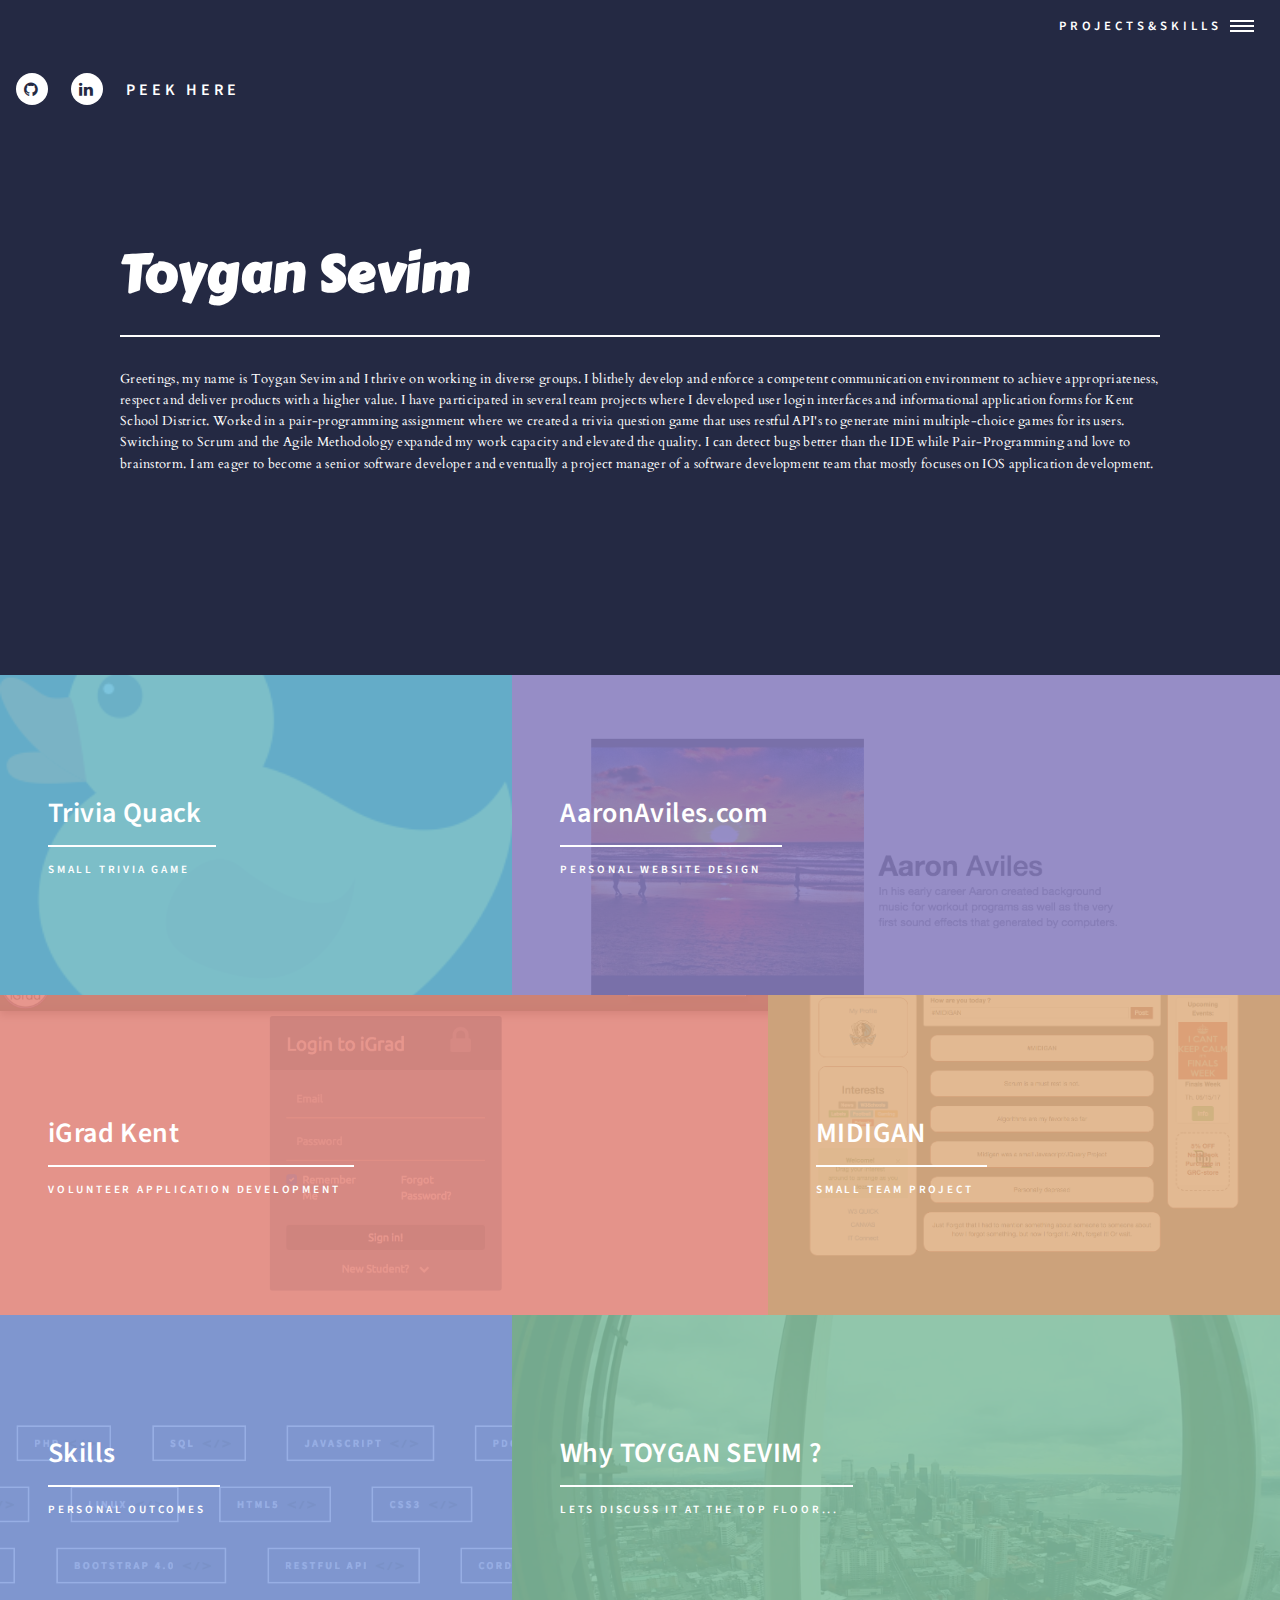
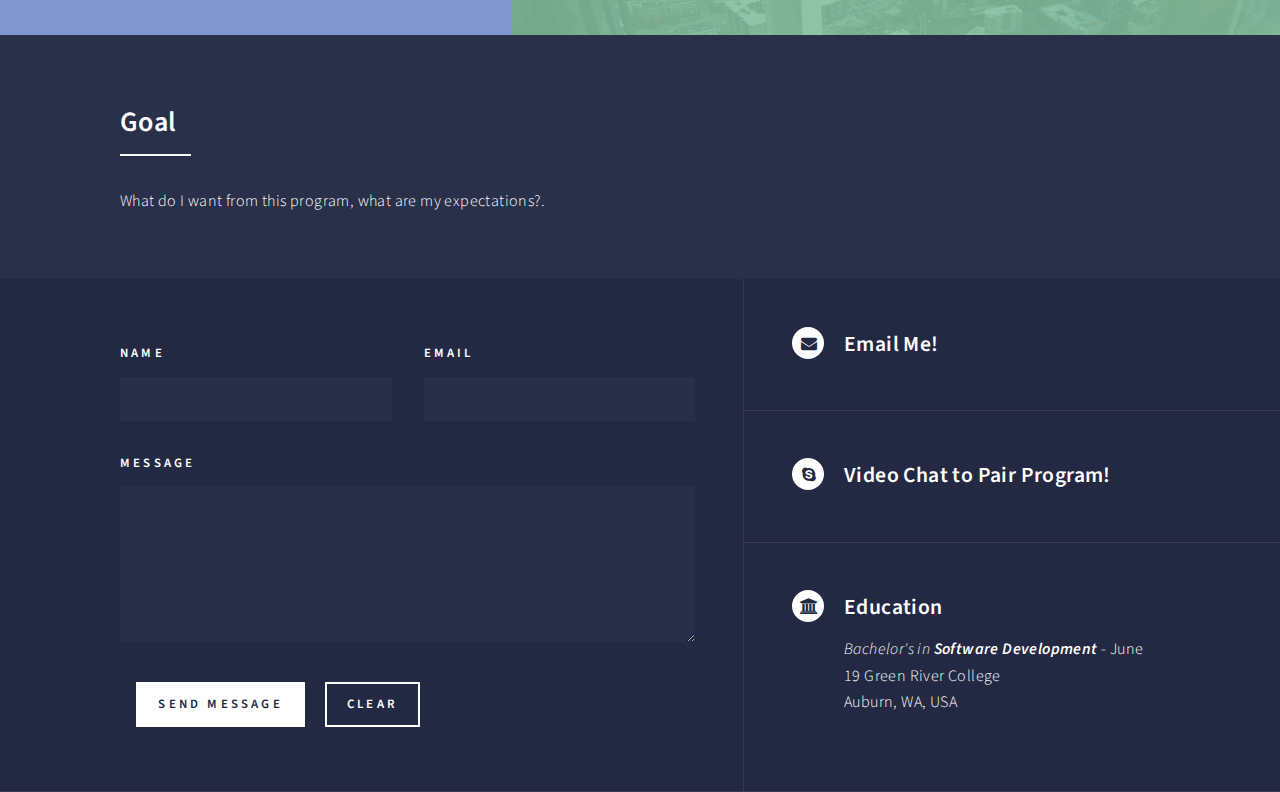
==== commit b9a818be: "Finalizing the portfolio page, added images and links to the actual projects" ====
--- a/index.html
+++ b/index.html
@@ -20,6 +20,7 @@
     <link rel="stylesheet" href="assets/css/ie9.css"/><![endif]-->
     <!--[if lte IE 8]>
     <link rel="stylesheet" href="assets/css/ie8.css"/><![endif]-->
+    <link href="https://fonts.googleapis.com/css?family=Cardo|Carter+One" rel="stylesheet">
 </head>
 <body>
 
@@ -37,6 +38,7 @@
                     <span class="label">GitHub</span></a></li>
                 <li><a href="https://www.linkedin.com/in/toygansevim/" target="_blank"
                        class="icon alt fa-linkedin"><span class="label">LinkedIn</span></a></li>
+                <li><p>Peek Here</p></li>
             </ul>
         </div>
 
@@ -49,13 +51,14 @@
     <nav id="menu">
         <ul class="links">
             <li><a href="">Home</a></li>
+            <li><a href="#skills">Skills</a></li>
             <li><a href="#trivia">Trivia Quack </a></li>
             <li><a href="#aaron">AaronAviles.com</a></li>
             <li><a href="#midigan">Midigan Social Media</a></li>
             <li><a href="#igrad">Kent School District | iGrad </a></li>
         </ul>
         <ul class="actions vertical">
-            <li><a href="#" class="button fit">Message Toygan</a></li>
+            <li><a href="#name" class="button fit">Message Toygan</a></li>
         </ul>
     </nav>
 
@@ -66,10 +69,16 @@
                 <h1 class="name">Toygan Sevim</h1>
             </header>
             <div class="content">
-                <p>this is the elevator pitch or summary area</p>
-                <ul class="actions">
-                    <li><a href="#contact" class="button next scrolly">Contact me</a></li>
-                </ul>
+                <p class="elevator">Greetings, my name is Toygan Sevim and I thrive on working in diverse groups. I
+                    blithely develop and enforce a competent communication environment to achieve appropriateness,
+                    respect and deliver products with a higher value. I have participated in several team projects where
+                    I developed user login interfaces and informational application forms for Kent School District.
+                    Worked in a pair-programming assignment where we created a trivia question game that uses restful
+                    API's to generate mini multiple-choice games for its users. Switching to Scrum and the Agile
+                    Methodology expanded my work capacity and elevated the quality. I can detect bugs better than the
+                    IDE while Pair-Programming and love to brainstorm. I am eager to become a senior software developer
+                    and eventually a project manager of a software development team that mostly focuses on IOS
+                    application development.</p>
             </div>
         </div>
     </section>
@@ -81,7 +90,7 @@
         <section id="one" class="tiles">
             <article id="trivia">
 									<span class="image">
-										<img src="duck.png" alt="Trivia Quack Logo"/>
+										<img src="images/duck.png" alt="Trivia Quack Logo"/>
 									</span>
                 <header class="major">
                     <h3><a href="https://tsevim.greenriverdev.com/328/TriviaQuack" target="_blank" class="link">Trivia
@@ -91,29 +100,49 @@
             </article>
             <article id="aaron">
 									<span class="image">
-										<img src="aaron.png" alt="Aaron Aviles Image"/>
-									</span>
-                <header class="major">
-                    <h3><a href="landing.html" class="link">AaronAviles.com</a></h3>
+										<img src="images/aaron.png" alt="Aaron Aviles Image"/>
+									</span>
+                <header class="major">
+                    <h3><a href="http://tsevim.greenriverdev.com/355/AaronAviles/" class="link">AaronAviles.com</a></h3>
                     <p>Personal Website Design</p>
                 </header>
             </article>
             <article id="igrad">
 									<span class="image">
-										<img src="igrad.png" alt="iGrad Logo"/>
-									</span>
-                <header class="major">
-                    <h3><a href="landing.html" class="link">iGrad Kent</a></h3>
-                    <p></p>
+										<img src="images/igrad.png" alt="iGrad Logo"/>
+									</span>
+                <header class="major">
+                    <h3><a href="http://gitgud.greenrivertech.net/login/" class="link">iGrad Kent</a></h3>
+                    <p>Volunteer application development</p>
                 </header>
             </article>
             <article id="midigan">
 									<span class="image">
-										<img src="midigan.png" alt="Midigan Image"/>
-									</span>
-                <header class="major">
-                    <h3><a href="landing.html" class="link">MIDIGAN</a></h3>
+										<img src="images/midigan.png" alt="Midigan Image"/>
+									</span>
+                <header class="major">
+                    <h3><a href="http://tsevim.greenrivertech.net/it207/MIDIGAN/" class="link">MIDIGAN</a></h3>
                     <p>small team project</p>
+                </header>
+            </article>
+
+            <article id="skills">
+									<span class="image">
+										<img src="images/skills.png" alt="Skills Image"/>
+									</span>
+                <header class="major">
+                    <h3><a href="images/skills.png" class="link">Skills</a></h3>
+                    <p>Personal Outcomes</p>
+                </header>
+            </article>
+
+            <article id="pitch">
+									<span class="image">
+										<img src="images/elevator.png" alt="Elevator Image"/>
+									</span>
+                <header class="major">
+                    <h3><a href="https://www.youtube.com/watch?v=7ARD_h6YzNM" class="link">Why TOYGAN SEVIM ?</a></h3>
+                    <p>Lets discuss it at the top floor...</p>
                 </header>
             </article>
         </section>
@@ -125,9 +154,7 @@
                     <h2>Goal</h2>
                 </header>
                 <p>What do I want from this program, what are my expectations?.</p>
-                <ul class="actions">
-                    <li><a href="landing.html" class="button next">Get Started</a></li>
-                </ul>
+
             </div>
         </section>
 
@@ -150,7 +177,7 @@
                     </div>
                     <div class="field">
                         <label for="message">Message</label>
-                        <textarea name="message" id="message" rows="6"></textarea>
+                        <textarea name="message" id="message" rows="5"></textarea>
                     </div>
                     <ul class="actions">
                         <li><input type="submit" value="Send Message" class="special"/></li>
@@ -158,6 +185,8 @@
                     </ul>
                 </form>
             </section>
+
+            <!--contact via email / skype-->
             <section class="split">
                 <section>
                     <div class="contact-method">
--- a/assets/css/main.css
+++ b/assets/css/main.css
@@ -3,8 +3,8 @@
 
 /*
 	Forty by HTML5 UP
-	html5up.net | @ajlkn
-	Free for personal and commercial use under the CCA 3.0 license (html5up.net/license)
+
+	Eddited by: TOYGAN SEVIM
 */
 
 /* Reset */
@@ -2550,6 +2550,7 @@
     line-height: 2em;
     text-align: center;
     width: 2em;
+    padding: 0px 0px 0px 2px;
 }
 
 a.icon.alt:before {
@@ -2667,7 +2668,6 @@
 ul.icons {
     cursor: default;
     list-style: none;
-    padding-left: 0;
 }
 
 ul.icons li {
@@ -2690,7 +2690,6 @@
 ul.actions {
     cursor: default;
     list-style: none;
-    padding-left: 0;
 }
 
 ul.actions li {
@@ -3029,6 +3028,8 @@
 button.next:before,
 .button.next:before {
     background-image: url("data:image/svg+xml;charset=utf8,%3Csvg xmlns='http://www.w3.org/2000/svg' xmlns:xlink='http://www.w3.org/1999/xlink' width='36px' height='24px' viewBox='0 0 36 24' zoomAndPan='disable'%3E%3Cstyle%3Eline %7B stroke: %23ffffff%3B stroke-width: 2px%3B %7D%3C/style%3E%3Cline x1='0' y1='12' x2='34' y2='12' /%3E%3Cline x1='25' y1='4' x2='34' y2='12.5' /%3E%3Cline x1='25' y1='20' x2='34' y2='11.5' /%3E%3C/svg%3E");
+    /*background-image: url('http://tsevim.greenriverdev.com/toygan/peronalWebsite/codeIcon.png');*/
+
 }
 
 input[type="submit"].next:after,
@@ -3037,6 +3038,7 @@
 button.next:after,
 .button.next:after {
     background-image: url("data:image/svg+xml;charset=utf8,%3Csvg xmlns='http://www.w3.org/2000/svg' xmlns:xlink='http://www.w3.org/1999/xlink' width='36px' height='24px' viewBox='0 0 36 24' zoomAndPan='disable'%3E%3Cstyle%3Eline %7B stroke: %239bf1ff%3B stroke-width: 2px%3B %7D%3C/style%3E%3Cline x1='0' y1='12' x2='34' y2='12' /%3E%3Cline x1='25' y1='4' x2='34' y2='12.5' /%3E%3Cline x1='25' y1='20' x2='34' y2='11.5' /%3E%3C/svg%3E");
+    /*background-image: url('http://tsevim.greenriverdev.com/toygan/peronalWebsite/codeIcon.png');*/
     opacity: 0;
     z-index: 1;
 }
@@ -3073,6 +3075,7 @@
     background-color: #ffffff;
     box-shadow: none;
     color: #242943;
+
 }
 
 input[type="submit"].special:hover, input[type="submit"].special:active,
@@ -4369,15 +4372,23 @@
 }
 
 .name {
-    color: red !important;
-}
-
-
-.contact-method:hover{
+    font-family: 'Carter One', cursive;
+}
+
+.contact-method:hover {
     background-color: rgba(212, 212, 255, 0.1);
 }
 
-
-.contact-method.education:hover{
+.contact-method.education:hover {
     background-color: inherit;
 }
+
+.elevator {
+
+    font-family: 'Cardo', serif;
+    letter-spacing: 0.3px !important;
+    text-transform: initial !important;
+    font-weight: 400 !important;
+    font-size: 0.8em !important;
+
+}
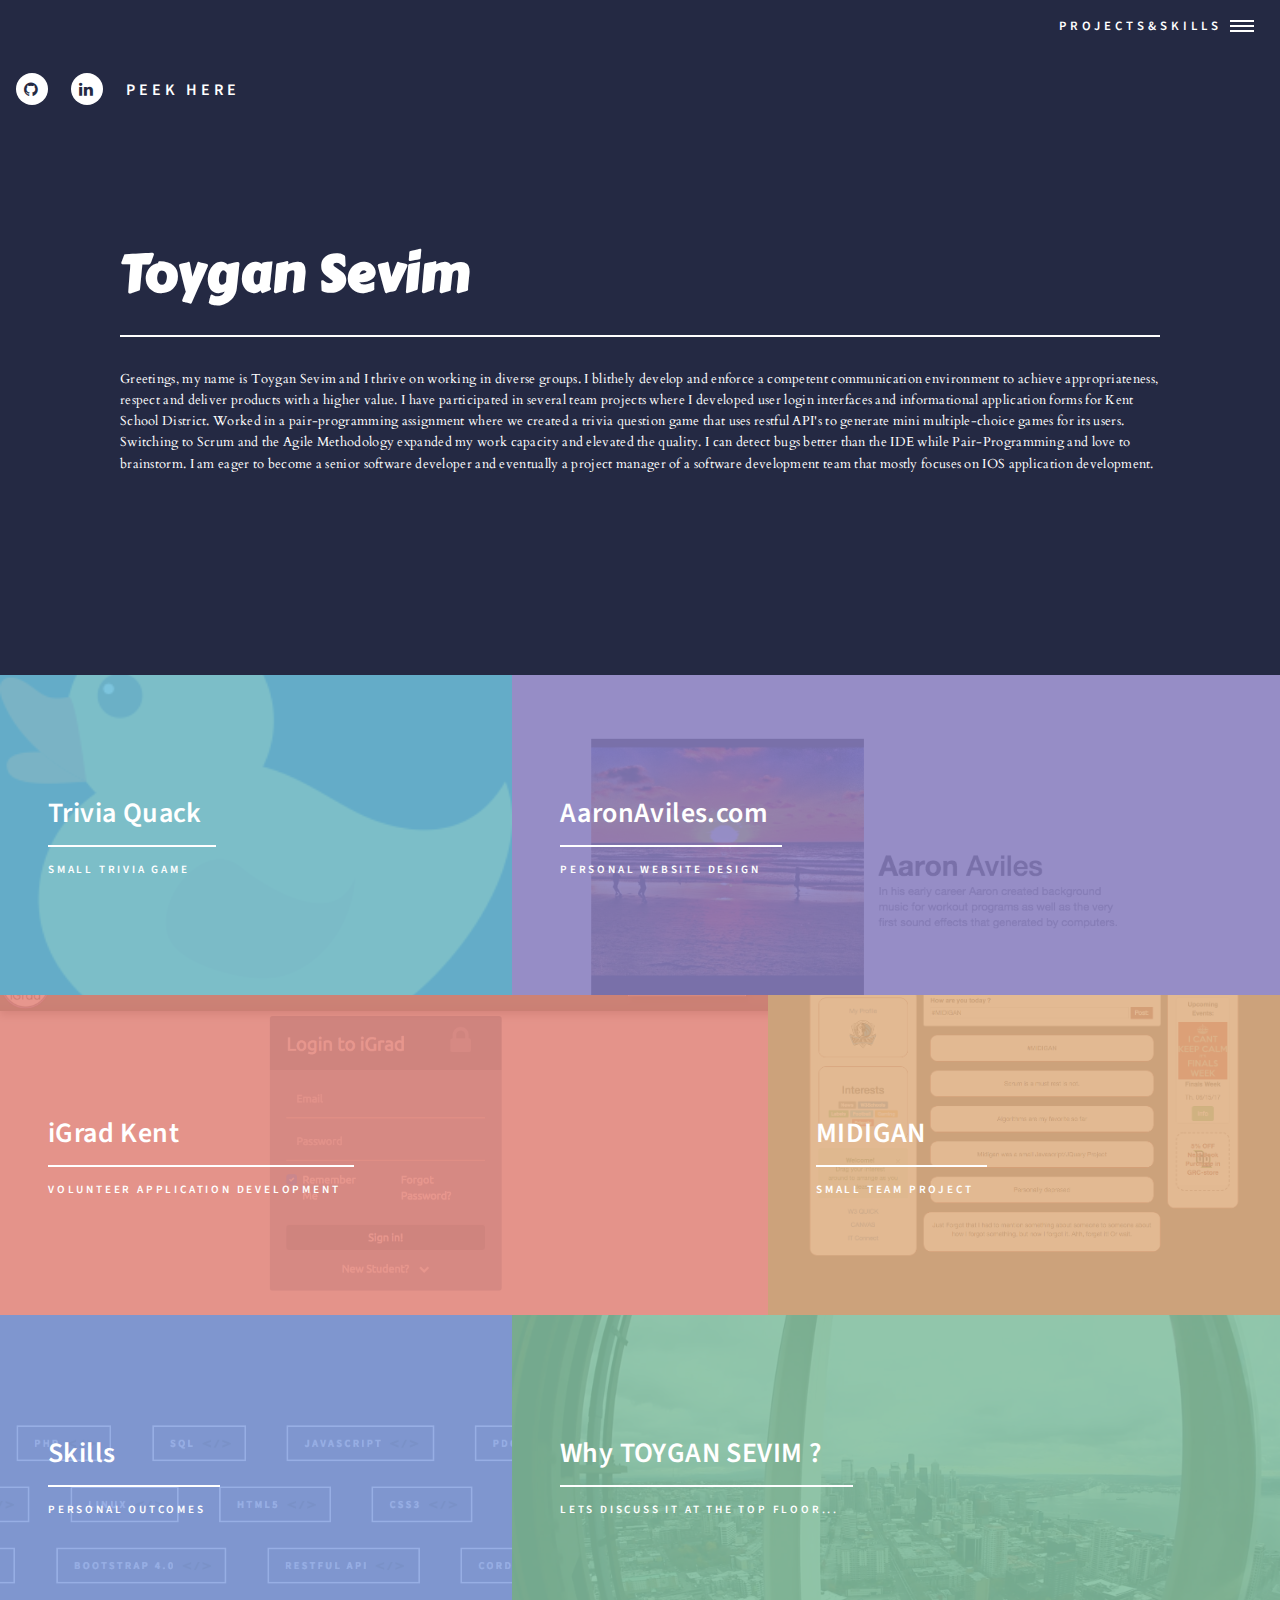
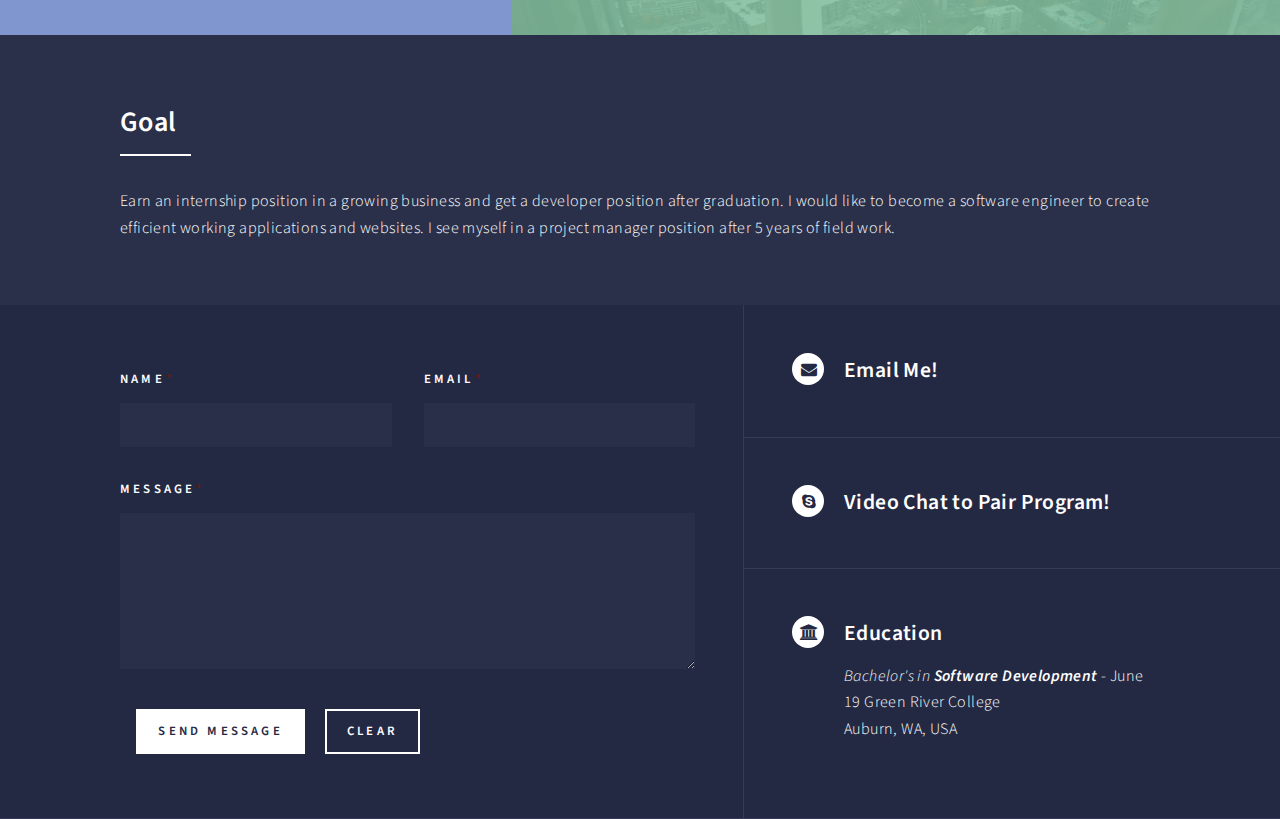
==== commit be2b5fe2: "Added the contact option to be working and sending e mails" ====
--- a/index.html
+++ b/index.html
@@ -153,7 +153,9 @@
                 <header class="major">
                     <h2>Goal</h2>
                 </header>
-                <p>What do I want from this program, what are my expectations?.</p>
+                <p>Earn an internship position in a growing business and get a developer position after graduation. I
+                    would like to become a software engineer to create efficient working applications and websites. I
+                    see myself in a project manager position after 5 years of field work.</p>
 
             </div>
         </section>
@@ -165,22 +167,27 @@
         <div class="inner">
 
             <!--Contact Message form-->
+
             <section>
-                <form method="post" action="#">
+                <form method="post" action="message.php">
                     <div class="field half first">
-                        <label for="name">Name</label>
+                        <label for="name">Name<span class="astrix">*</span></label>
+                        <span class='error' id="username_error"></span>
                         <input type="text" name="name" id="name"/>
                     </div>
                     <div class="field half">
-                        <label for="email">Email</label>
+                        <label for="email">Email<span class="astrix">*</span></label>
+                        <span class='error' id="email_error"></span>
                         <input type="text" name="email" id="email"/>
                     </div>
                     <div class="field">
-                        <label for="message">Message</label>
+                        <label for="message">Message<span class="astrix">*</span></label>
+                        <span class='error' id="message_error"></span>
                         <textarea name="message" id="message" rows="5"></textarea>
                     </div>
                     <ul class="actions">
-                        <li><input type="submit" value="Send Message" class="special"/></li>
+                        <li><span class="empty_form"></span>
+                            <input type="submit" id="submitButton" value="Send Message" class="special"/></li>
                         <li><input type="reset" value="Clear"/></li>
                     </ul>
                 </form>
@@ -230,5 +237,86 @@
 <script src="assets/js/ie/respond.min.js"></script><![endif]-->
 <script src="assets/js/main.js"></script>
 
+<script>
+
+
+    $("#submitButton").on('click', function () {
+
+
+        event.preventDefault();
+
+        var success;
+
+        success = document.getElementsByClassName("text-success");
+
+        if (success.length === 6) {
+            //redirect the page to the success form
+            var buttonList = $(".actions");
+
+            var interval = null;
+            setTimeout(function () {
+                interval = setInterval(function () {
+                    // Your code here
+                    buttonList.append("<li><input type=\"\" class='successful' value=\"MESSAGE SENT!\"></li>");
+
+                }, 1000);
+
+                //Stop the functions after 1 minute.
+                setTimeout(function () {
+                    clearInterval(interval);
+                }, 1000);
+            }, 100);
+        }
+        else {
+
+            //if the form missing,
+            $(".empty_form").html("Please fill the form!");
+
+            setTimeout(function () {
+                //wait
+                // console.log("hey");
+                $(".empty_form").html("");
+
+            }, 2000);
+
+
+        }
+
+    });
+
+
+    $("#name").focusout(function () {
+        $.post('message.php',
+            {
+                name: true,
+                nameValue: $(this).val()
+            }, function (results) {
+                $('#username_error').html(results);
+            });
+    });
+
+    $("#message").focusout(function () {
+        $.post('message.php',
+            {
+                message: true,
+                messageValue: $(this).val()
+            }, function (results) {
+                $('#message_error').html(results);
+            });
+    });
+
+    $("#email").focusout(function () {
+        $.post('message.php',
+            {
+                email: true,
+                emailValue: $(this).val()
+            }, function (results) {
+                $('#email_error').html(results);
+            });
+    });
+
+</script>
+
+
 </body>
 </html>--- a/assets/css/main.css
+++ b/assets/css/main.css
@@ -4392,3 +4392,24 @@
     font-size: 0.8em !important;
 
 }
+
+.error {
+    color: red;
+    float: right;
+
+}
+
+.successful {
+    border: none; /* Remove borders */
+    color: white; /* Add a text color */
+    padding: 14px 28px; /* Add some padding */
+    cursor: pointer; /* Add a pointer cursor on mouse-over */
+
+    background-color: #4CAF50; /* Green */
+}
+
+.astrix{
+    color: #681712;
+    font-style: italic;
+    font-size: 1em;
+}
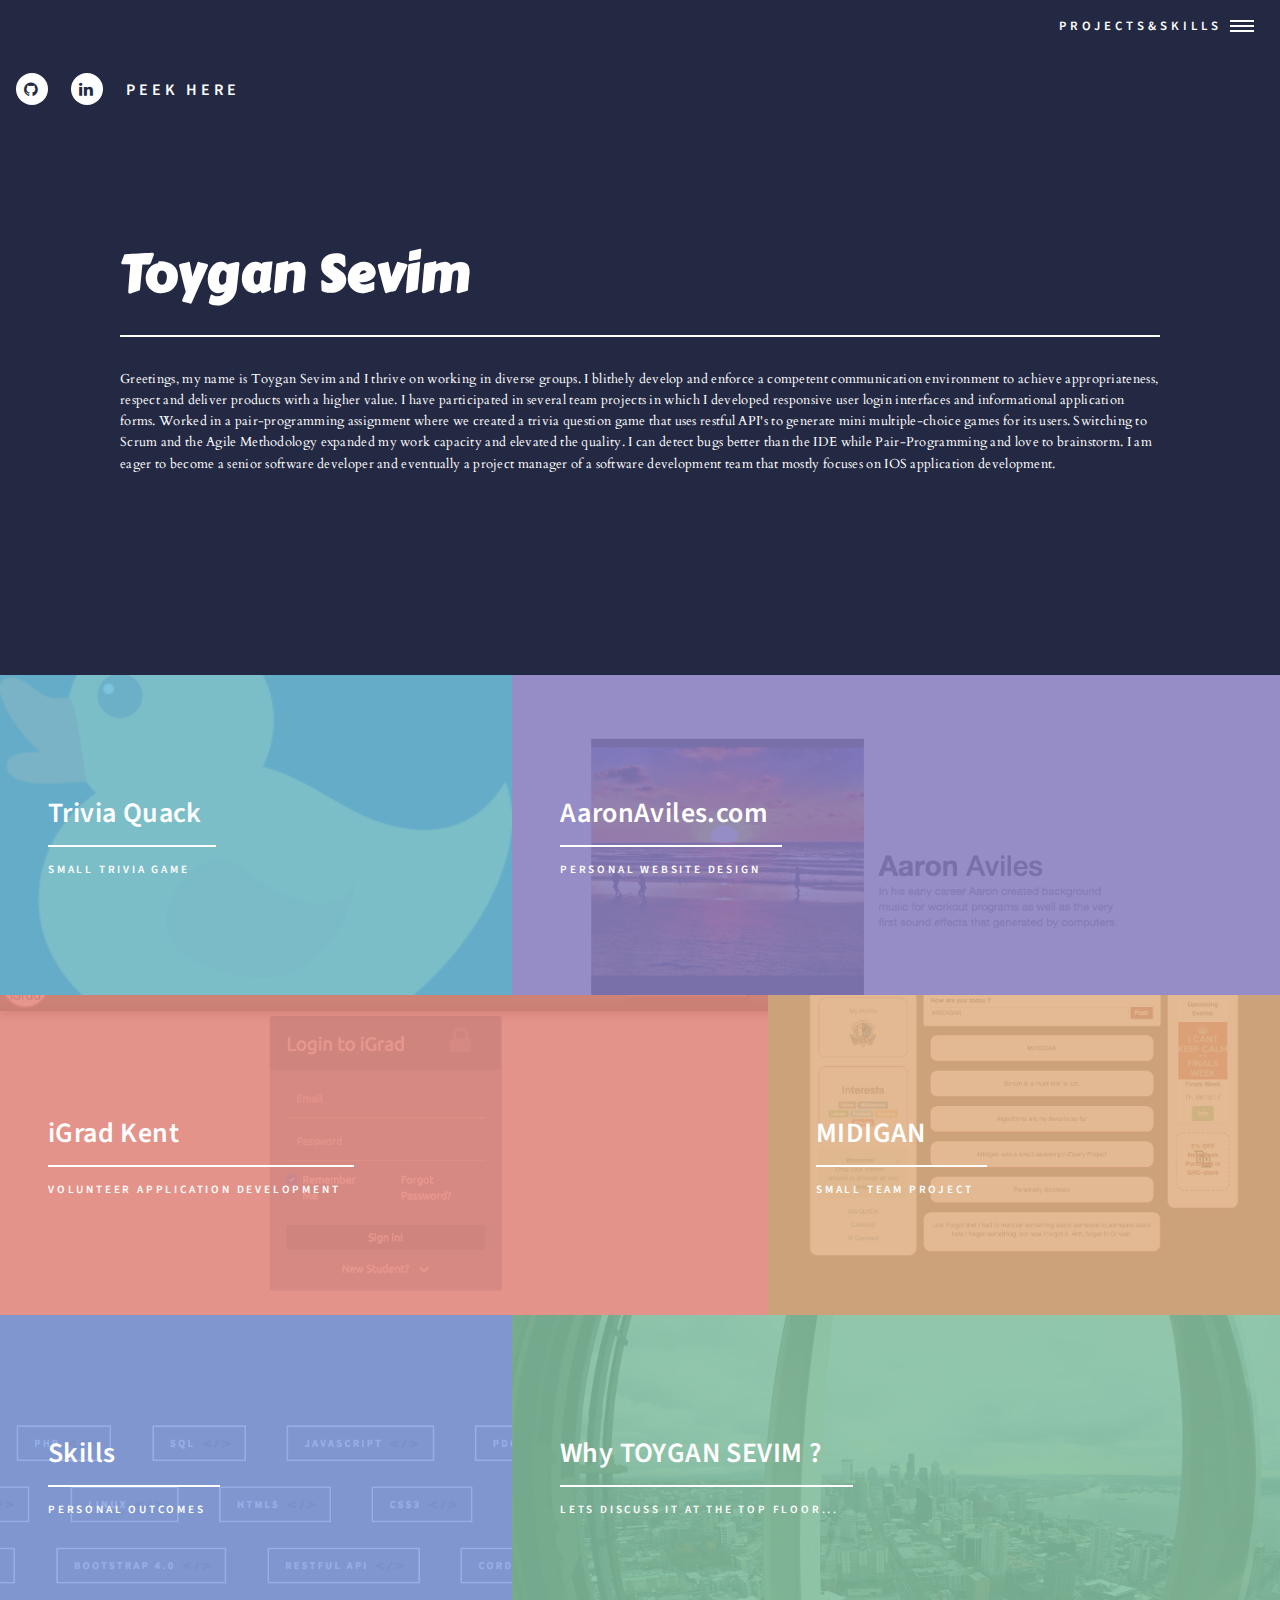
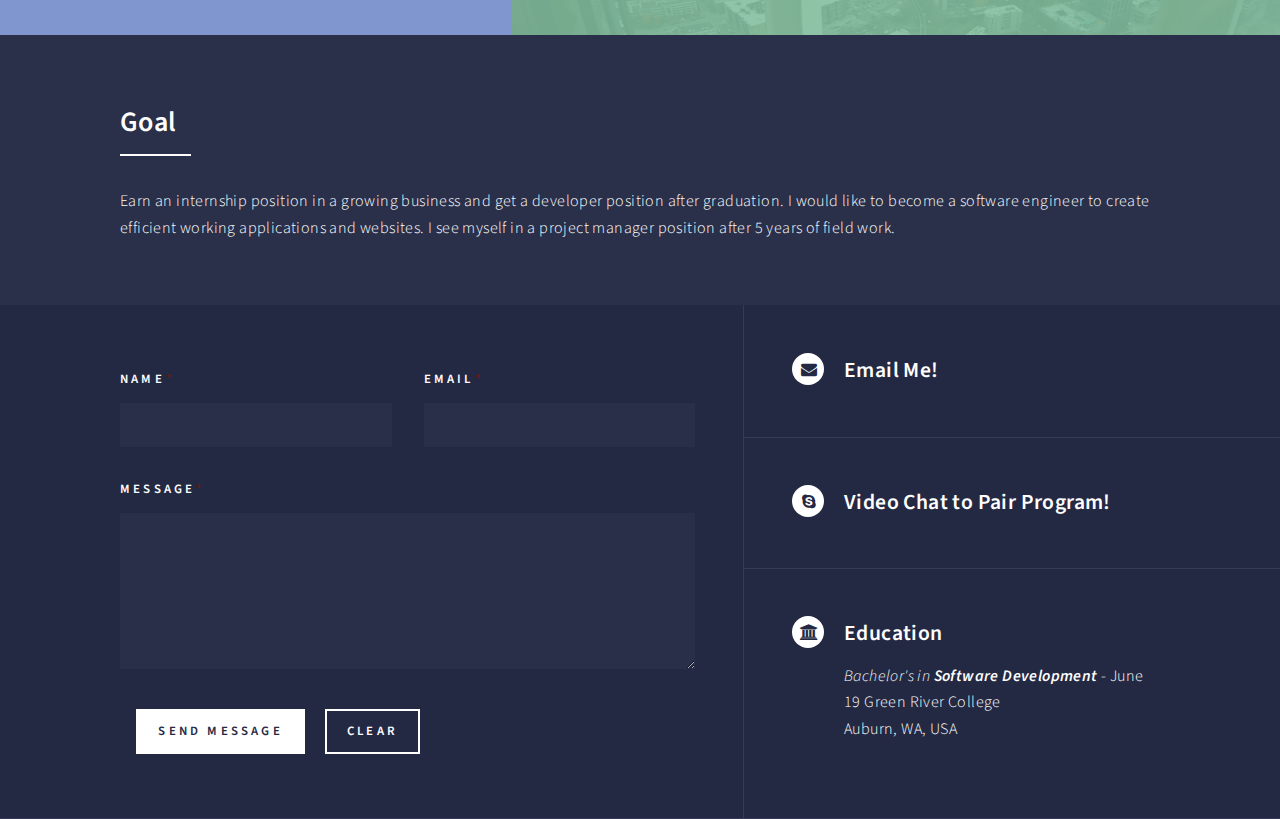
==== commit 09f50eea: "site cleaning" ====
--- a/index.html
+++ b/index.html
@@ -71,8 +71,9 @@
             <div class="content">
                 <p class="elevator">Greetings, my name is Toygan Sevim and I thrive on working in diverse groups. I
                     blithely develop and enforce a competent communication environment to achieve appropriateness,
-                    respect and deliver products with a higher value. I have participated in several team projects where
-                    I developed user login interfaces and informational application forms for Kent School District.
+                    respect and deliver products with a higher value. I have participated in several team projects in
+                    which
+                    I developed responsive user login interfaces and informational application forms.
                     Worked in a pair-programming assignment where we created a trivia question game that uses restful
                     API's to generate mini multiple-choice games for its users. Switching to Scrum and the Agile
                     Methodology expanded my work capacity and elevated the quality. I can detect bugs better than the
@@ -237,85 +238,7 @@
 <script src="assets/js/ie/respond.min.js"></script><![endif]-->
 <script src="assets/js/main.js"></script>
 
-<script>
-
-
-    $("#submitButton").on('click', function () {
-
-
-        event.preventDefault();
-
-        var success;
-
-        success = document.getElementsByClassName("text-success");
-
-        if (success.length === 6) {
-            //redirect the page to the success form
-            var buttonList = $(".actions");
-
-            var interval = null;
-            setTimeout(function () {
-                interval = setInterval(function () {
-                    // Your code here
-                    buttonList.append("<li><input type=\"\" class='successful' value=\"MESSAGE SENT!\"></li>");
-
-                }, 1000);
-
-                //Stop the functions after 1 minute.
-                setTimeout(function () {
-                    clearInterval(interval);
-                }, 1000);
-            }, 100);
-        }
-        else {
-
-            //if the form missing,
-            $(".empty_form").html("Please fill the form!");
-
-            setTimeout(function () {
-                //wait
-                // console.log("hey");
-                $(".empty_form").html("");
-
-            }, 2000);
-
-
-        }
-
-    });
-
-
-    $("#name").focusout(function () {
-        $.post('message.php',
-            {
-                name: true,
-                nameValue: $(this).val()
-            }, function (results) {
-                $('#username_error').html(results);
-            });
-    });
-
-    $("#message").focusout(function () {
-        $.post('message.php',
-            {
-                message: true,
-                messageValue: $(this).val()
-            }, function (results) {
-                $('#message_error').html(results);
-            });
-    });
-
-    $("#email").focusout(function () {
-        $.post('message.php',
-            {
-                email: true,
-                emailValue: $(this).val()
-            }, function (results) {
-                $('#email_error').html(results);
-            });
-    });
-
-</script>
+<script src="validate.js"></script>
 
 
 </body>
